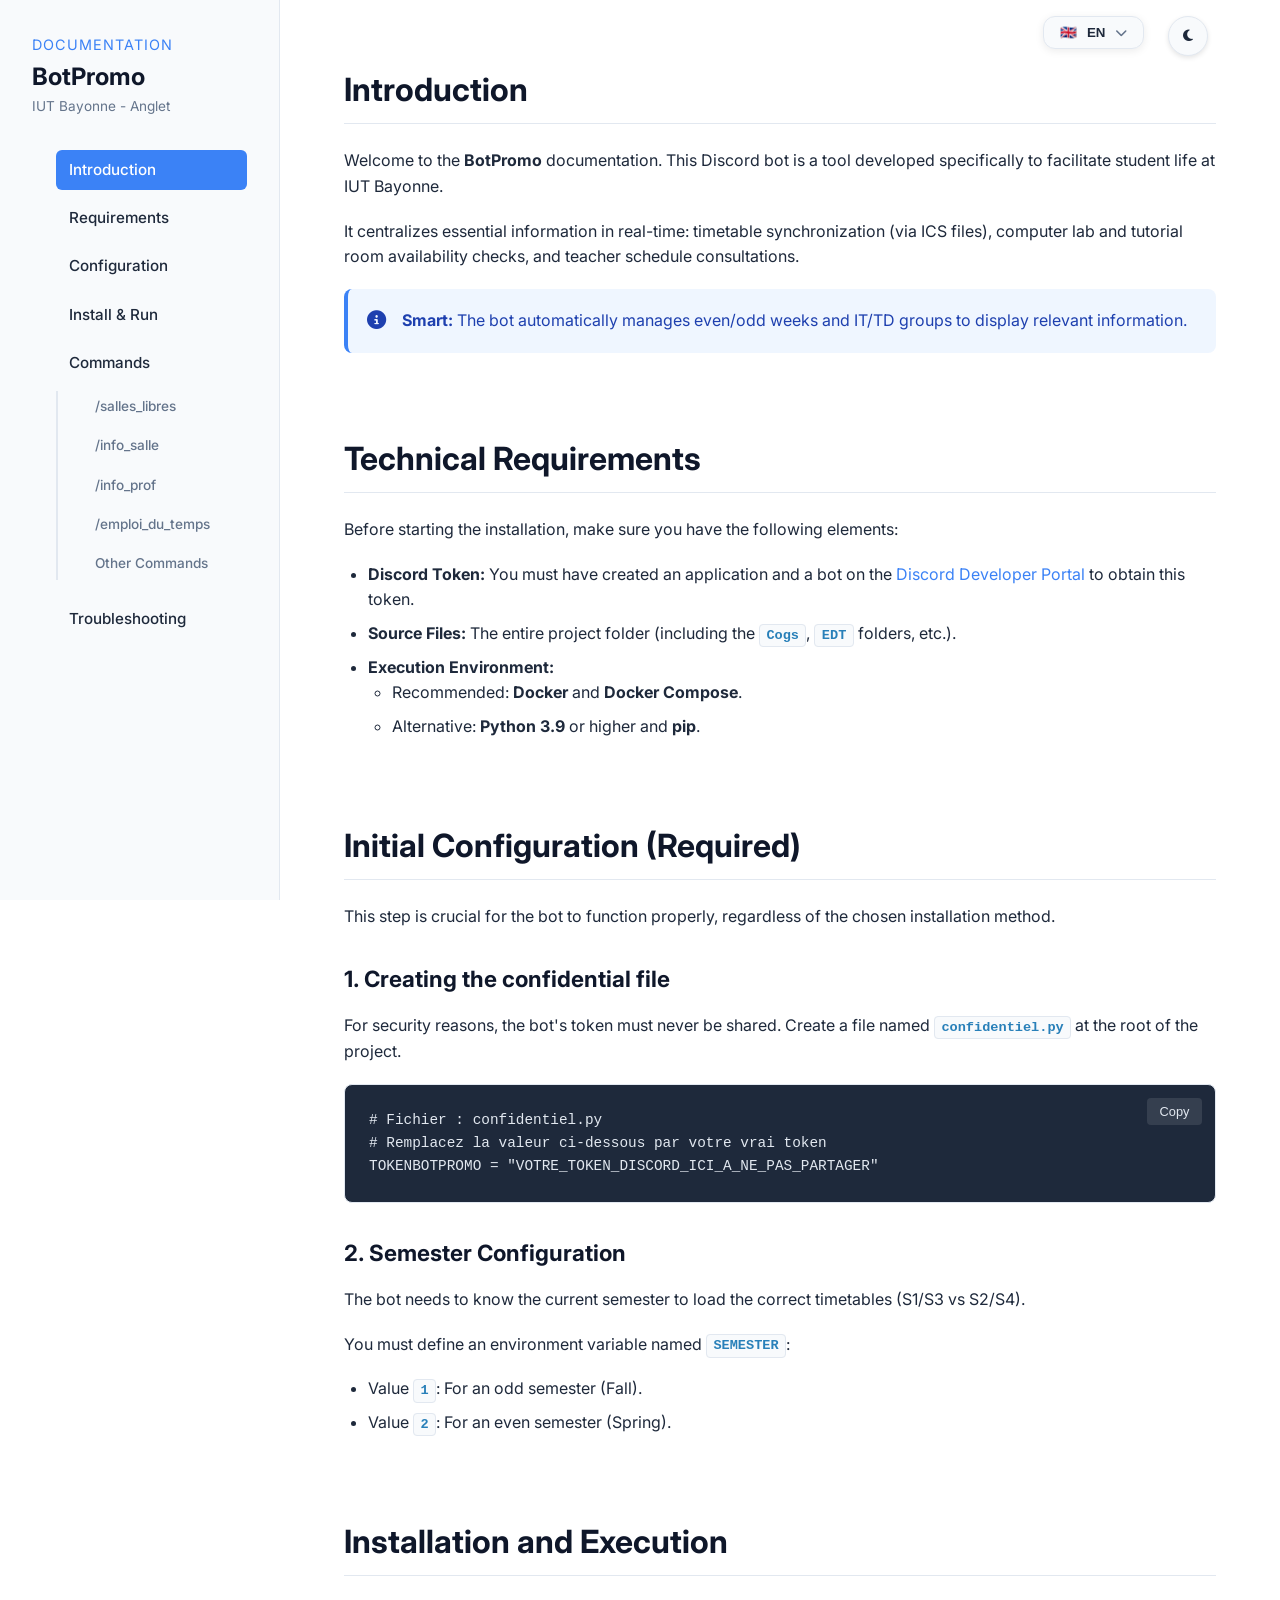
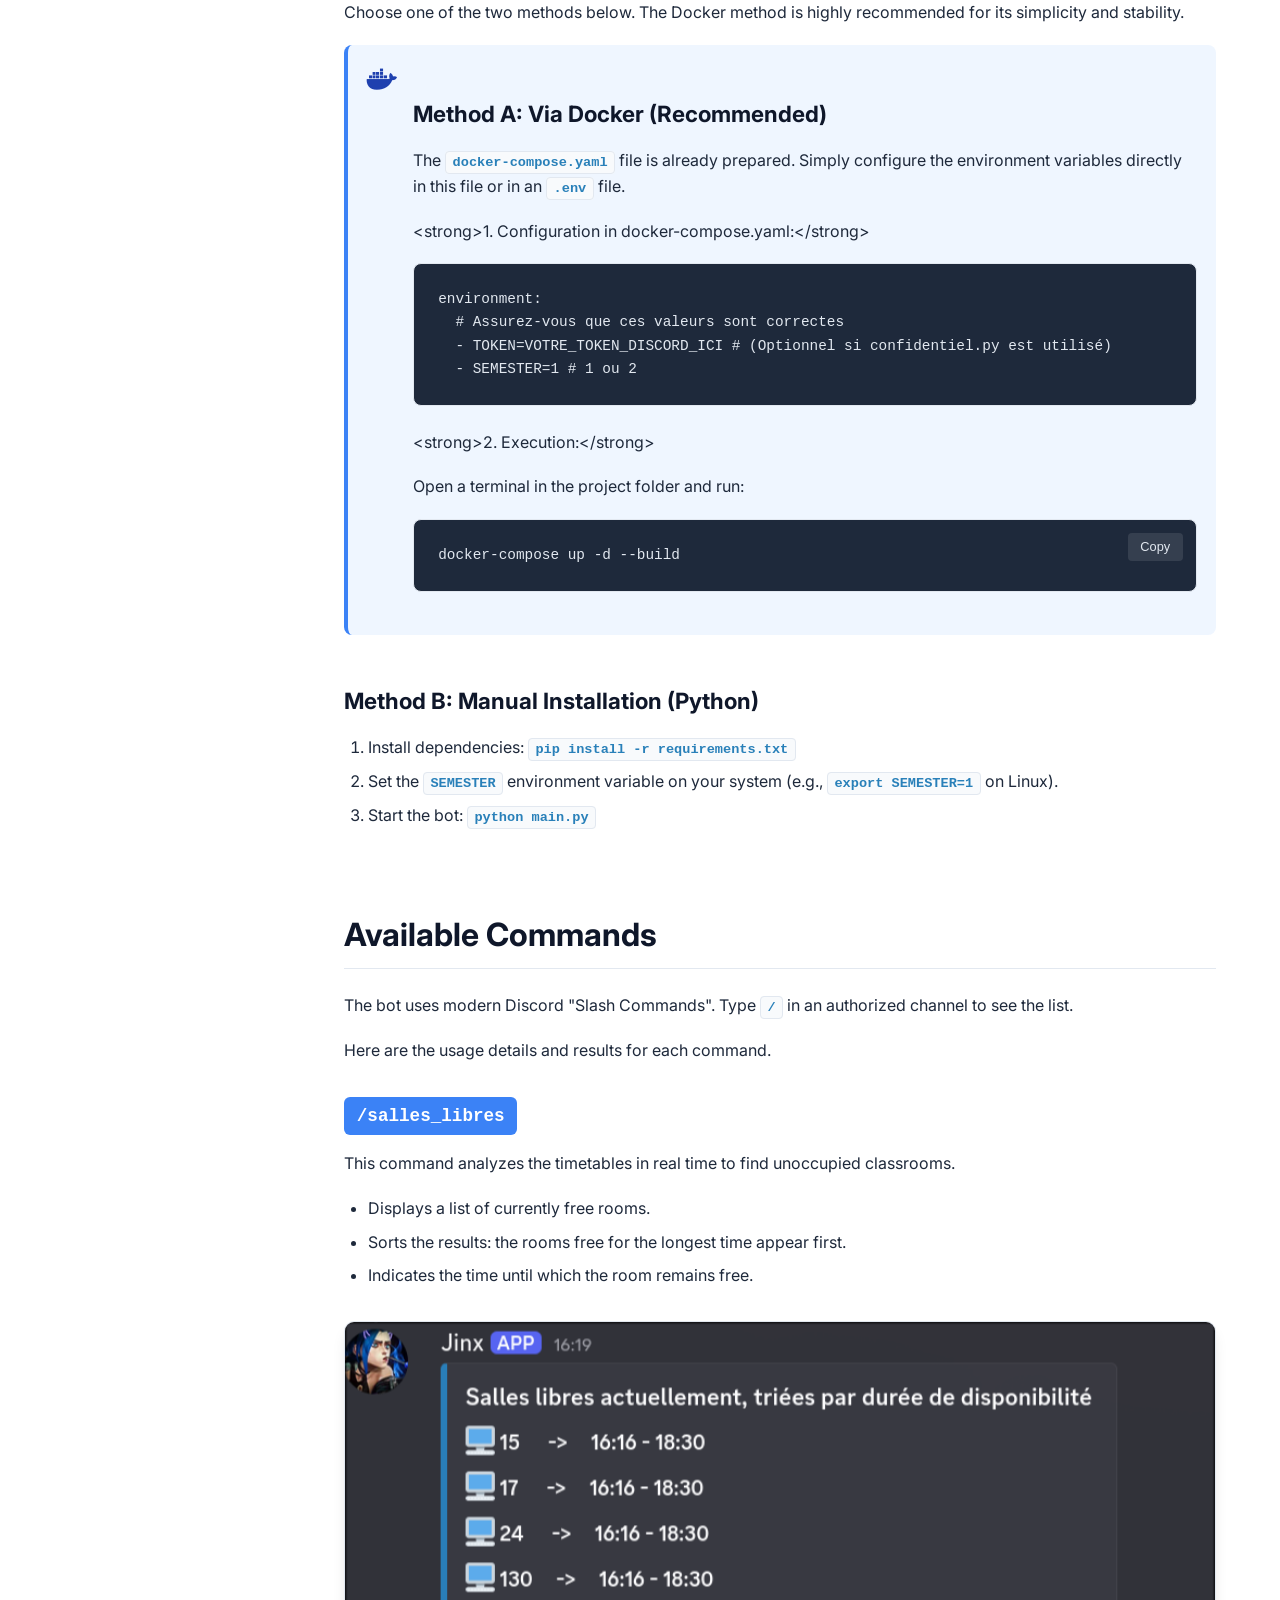
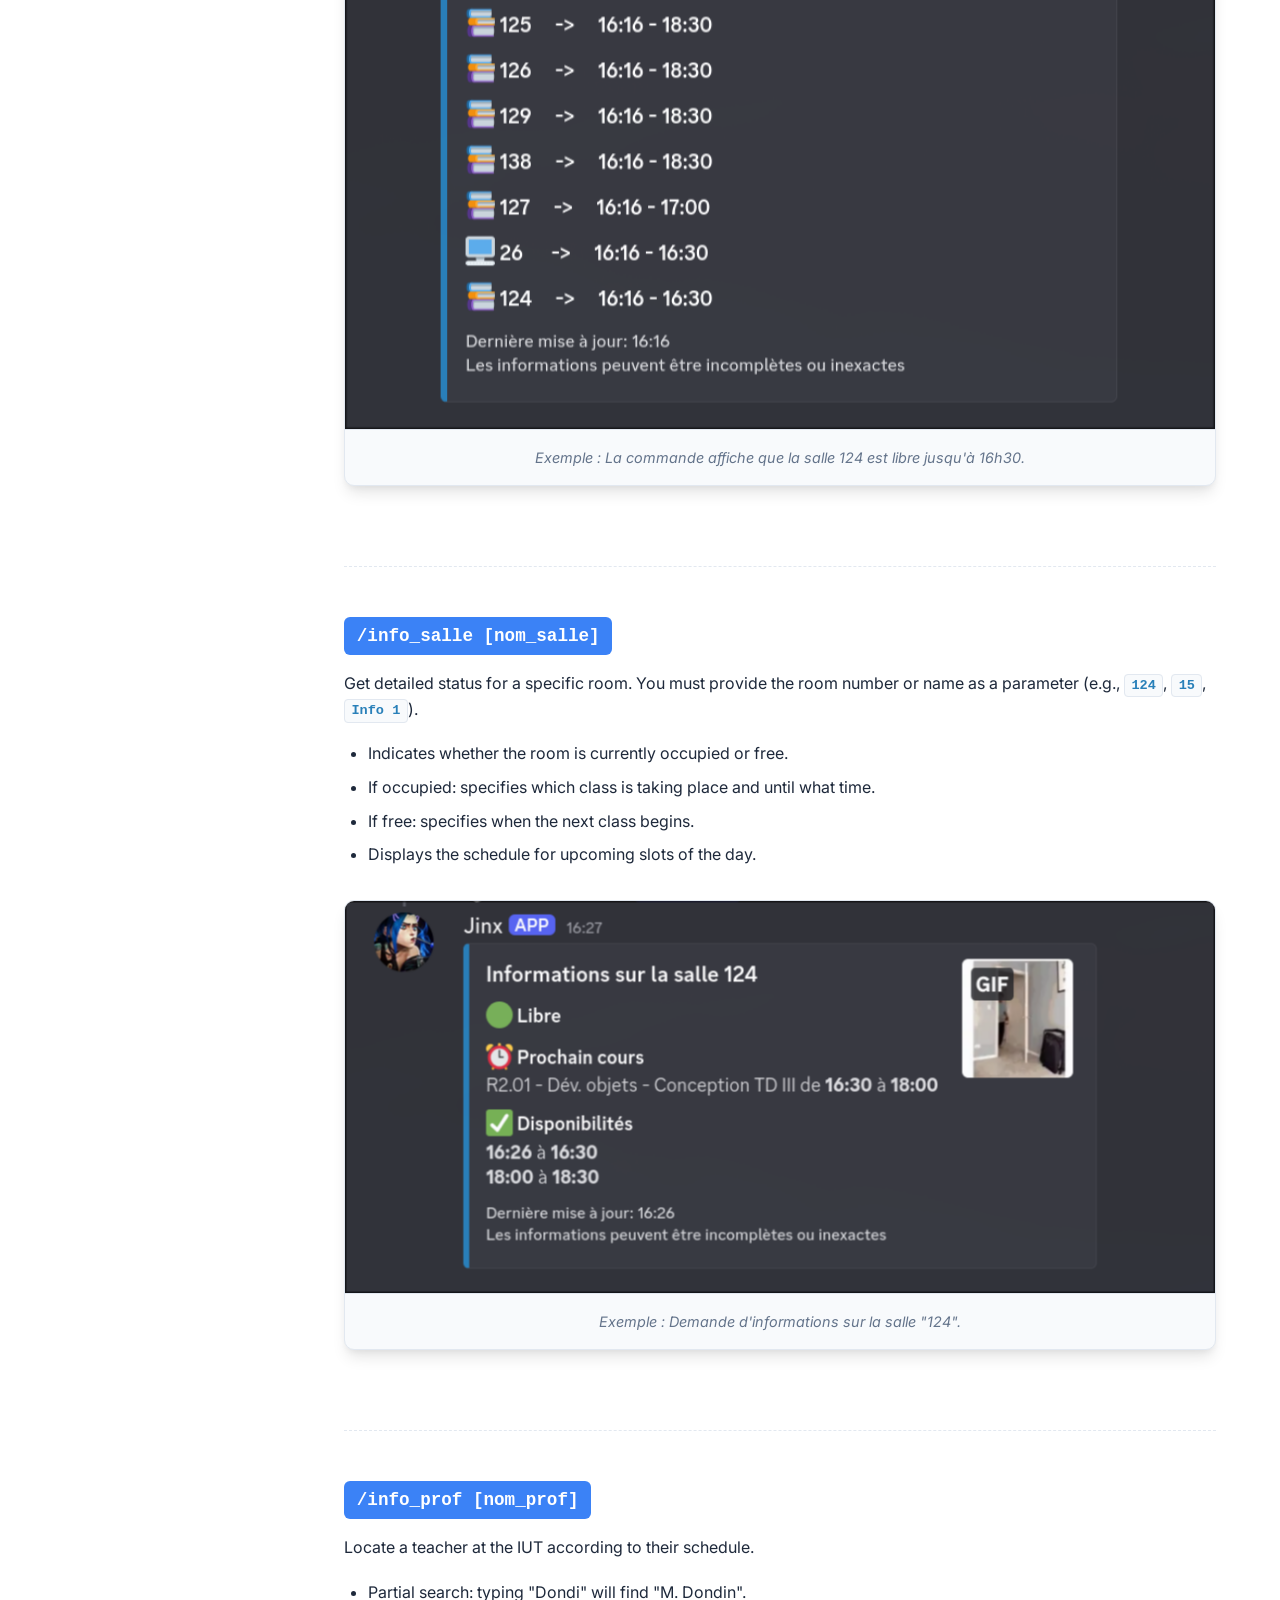
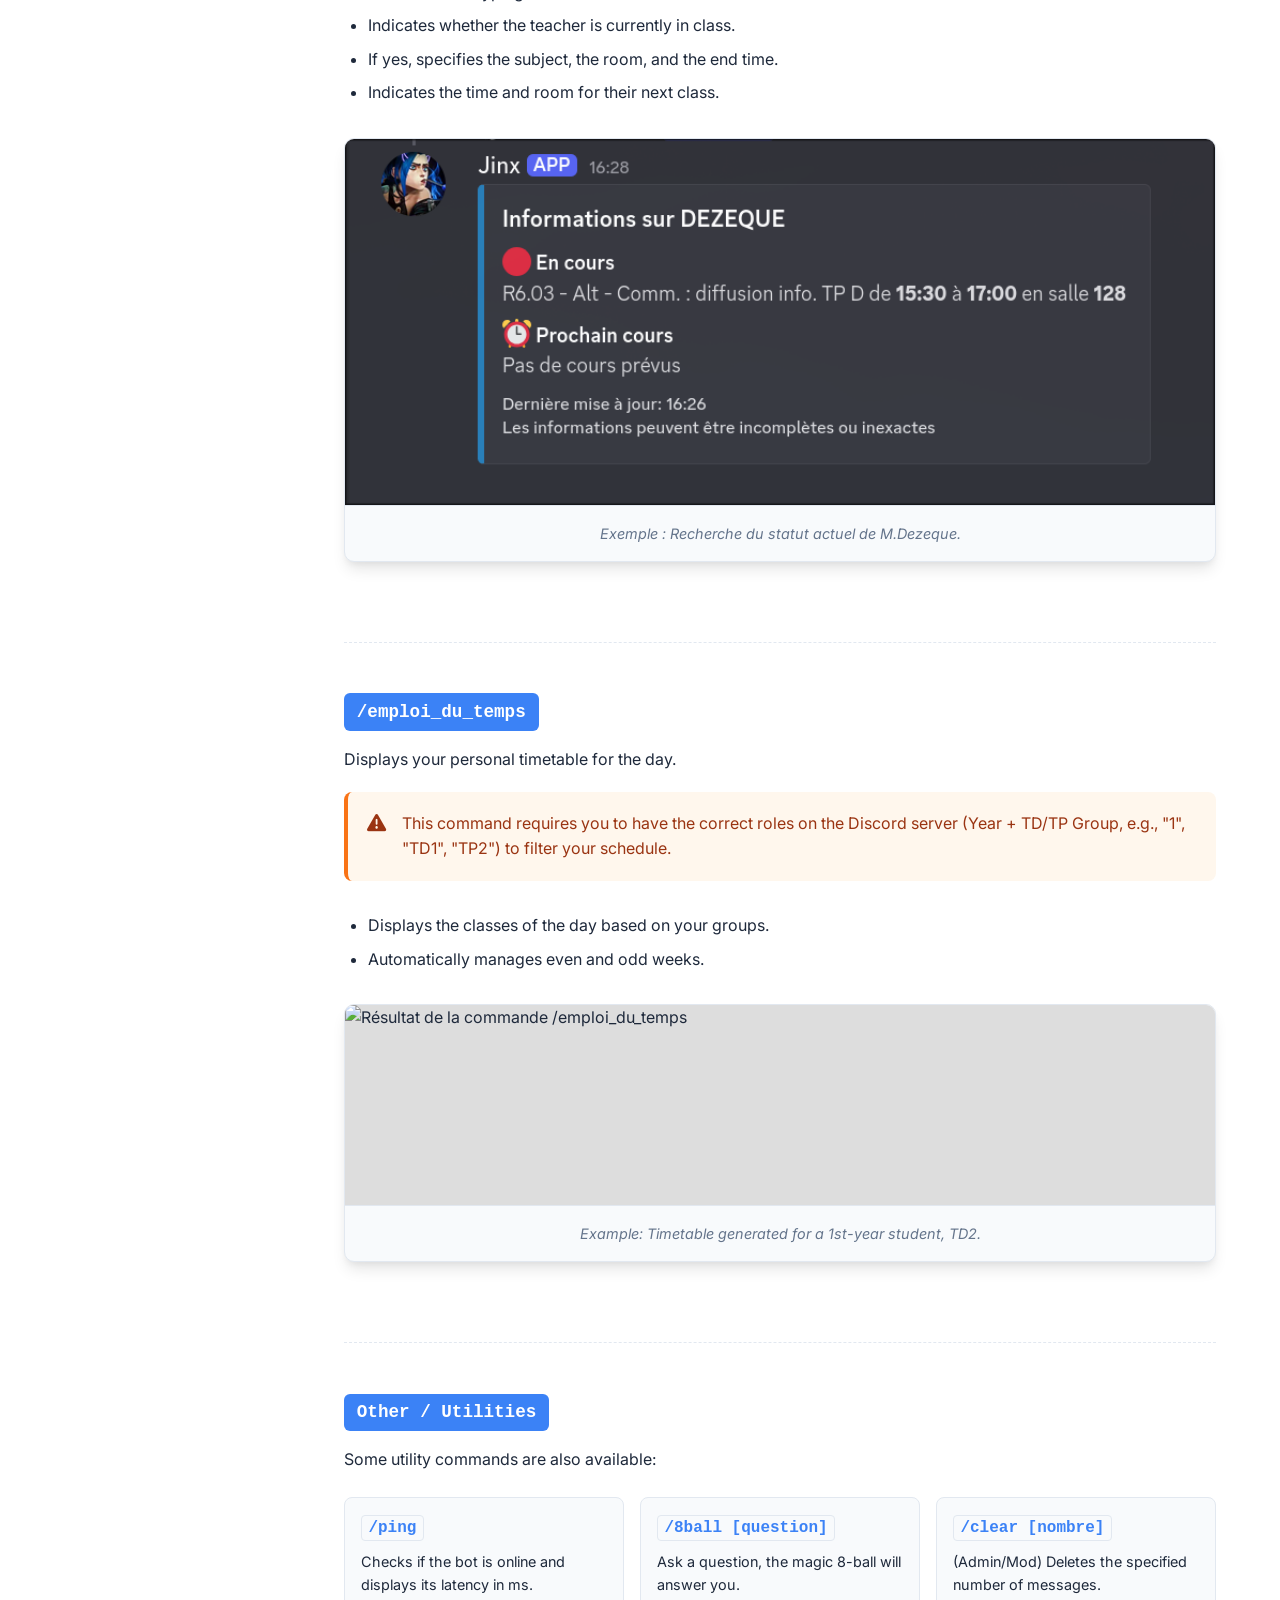
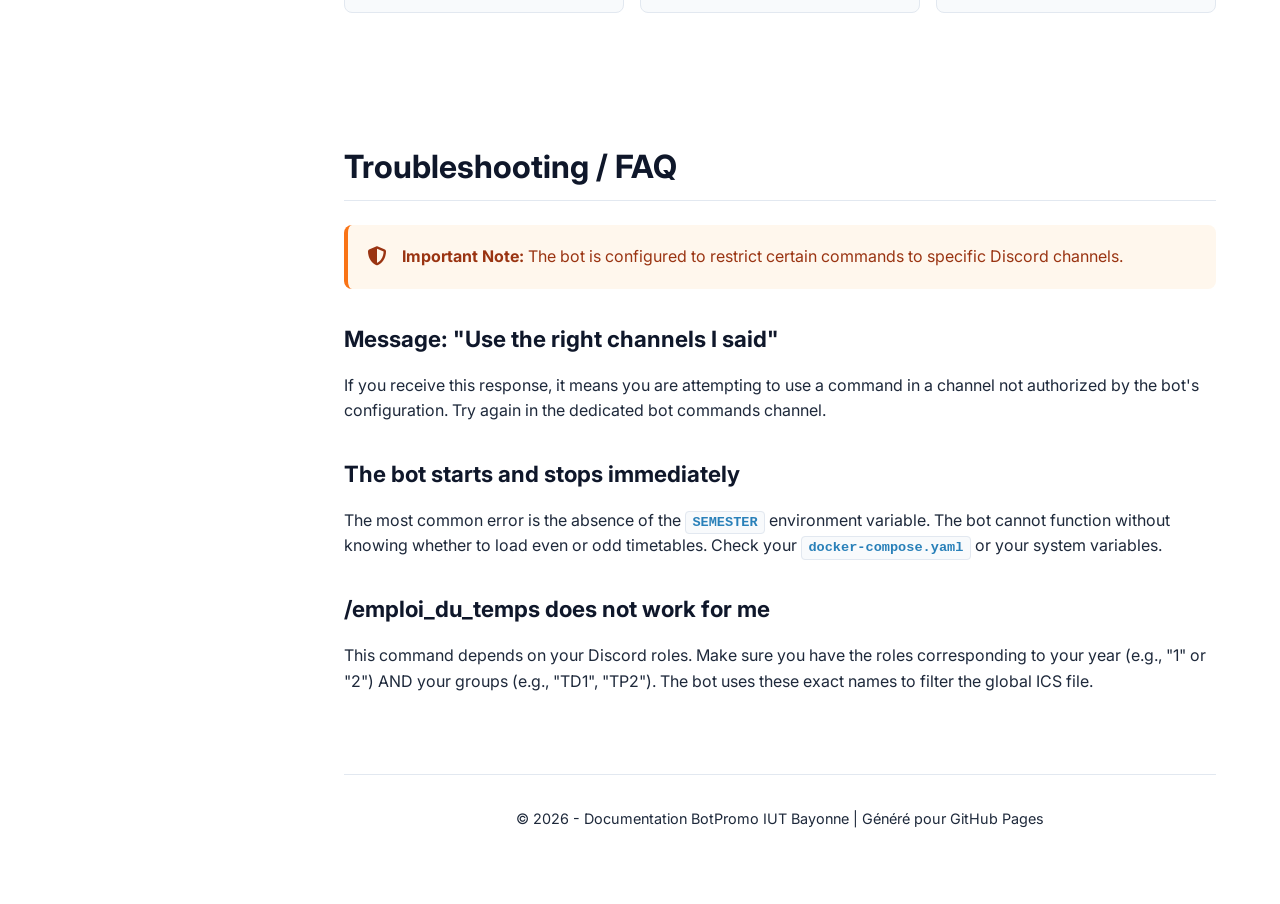
==== docs/index.html @ 8dd6f09b "UI: Remplacement de la liste des langues par un dropdown avec drapeaux" ====
<!DOCTYPE html>
<html lang="fr">
<head>
    <meta charset="UTF-8">
    <meta name="viewport" content="width=device-width, initial-scale=1.0">

    <title data-i18n="head.title">Documentation BotPromo IUT Bayonne</title>
    <meta id="metaDescription" name="description" content="Notice d'installation et d'utilisation pour le Bot Discord de l'IUT de Bayonne.">

    <link rel="stylesheet" href="https://cdnjs.cloudflare.com/ajax/libs/font-awesome/6.4.0/css/all.min.css">

    <link href="https://fonts.googleapis.com/css2?family=Inter:wght@300;400;600;700&display=swap" rel="stylesheet">

    <link rel="stylesheet" href="style.css">
</head>
<body>

    <button class="theme-toggle" id="themeToggle" title="Changer de thème" data-i18n-title="ui.themeToggleTitle">
        <i class="fas fa-moon"></i>
    </button>

    <!-- Switch langues Dropdown -->
    <div class="lang-dropdown" id="langDropdown">
        <button class="lang-drop-btn" id="langDropBtn" aria-label="Choisir la langue">
            <span id="currentLangIcon">🇫🇷</span>
            <span id="currentLangText">FR</span>
            <i class="fas fa-chevron-down"></i>
        </button>
        <div class="lang-options" id="langOptions">
            <button class="lang-option" data-lang="fr">
                <span class="flag">🇫🇷</span> Français
            </button>
            <button class="lang-option" data-lang="en">
                <span class="flag">🇬🇧</span> English
            </button>
            <button class="lang-option" data-lang="es">
                <span class="flag">🇪🇸</span> Español
            </button>
            <button class="lang-option" data-lang="eu">
                <span class="flag">🚩</span> Euskara
            </button>
        </div>
    </div>

    <button class="menu-toggle" id="menuToggle" aria-label="Menu">
        <i class="fas fa-bars"></i>
    </button>

    <nav class="sidebar" id="sidebar">
        <div class="sidebar-header">
            <span data-i18n="sidebar.doc">Documentation</span>
            <h1>BotPromo</h1>
            <p data-i18n="sidebar.campus" style="font-size: 0.85rem; color: var(--text-light);">IUT Bayonne - Anglet</p>
        </div>

        <ul class="nav-links">
            <li><a href="#intro" class="active" data-i18n="nav.intro">Introduction</a></li>
            <li><a href="#prerequis" data-i18n="nav.prerequis">Prérequis</a></li>
            <li><a href="#config" data-i18n="nav.config">Configuration</a></li>
            <li><a href="#installation" data-i18n="nav.installation">Installation</a></li>
            <li>
                <a href="#commandes" data-i18n="nav.commandes">Commandes</a>
                <ul class="nav-sub-links">
                    <li><a href="#cmd-salles-libres">/salles_libres</a></li>
                    <li><a href="#cmd-info-salle">/info_salle</a></li>
                    <li><a href="#cmd-info-prof">/info_prof</a></li>
                    <li><a href="#cmd-emploi-du-temps">/emploi_du_temps</a></li>
                    <li><a href="#cmd-autres" data-i18n="nav.autresCommandes">Autres commandes</a></li>
                </ul>
            </li>
            <li><a href="#troubleshoot" data-i18n="nav.troubleshoot">Dépannage</a></li>
        </ul>
    </nav>

    <main class="main-content">

        <section id="intro">
            <h2 data-i18n="intro.titre">Introduction</h2>

            <p data-i18n-html="true" data-i18n="intro.p1">
                Bienvenue sur la documentation du <strong>BotPromo</strong>. Ce bot Discord est un outil développé spécifiquement pour faciliter la vie étudiante à l'IUT de Bayonne.
            </p>

            <p data-i18n="intro.p2">
                Il centralise des informations essentielles en temps réel : synchronisation des emplois du temps (via fichiers ICS), vérification de la disponibilité des salles informatiques et de TD, et consultation des créneaux des professeurs.
            </p>

            <div class="alert alert-info">
                <i class="fas fa-info-circle"></i>
                <div data-i18n-html="true" data-i18n="intro.alertIntelligent">
                    <strong>Intelligent :</strong> Le bot gère automatiquement les semaines paires/impaires et les groupes de TD/TP pour afficher les informations pertinentes.
                </div>
            </div>
        </section>

        <section id="prerequis">
            <h2 data-i18n="prerequis.titre">Prérequis techniques</h2>
            <p data-i18n="prerequis.p1">Avant de vous lancer dans l'installation, assurez-vous de disposer des éléments suivants :</p>

            <ul>
                <li data-i18n-html="true" data-i18n="prerequis.liToken">
                    <strong>Token Discord :</strong> Vous devez avoir créé une application et un bot sur le <a href="https://discord.com/developers/applications" target="_blank">Discord Developer Portal</a> pour obtenir ce token.
                </li>

                <li data-i18n-html="true" data-i18n="prerequis.liSources">
                    <strong>Fichiers sources :</strong> L'intégralité du dossier du projet (incluant les dossiers <code>Cogs</code>, <code>EDT</code>, etc.).
                </li>

                <li>
                    <strong data-i18n="prerequis.liEnvStrong">Environnement d'exécution :</strong>
                    <ul>
                        <li data-i18n-html="true" data-i18n="prerequis.liDocker">Recommandé : <strong>Docker</strong> et <strong>Docker Compose</strong>.</li>
                        <li data-i18n-html="true" data-i18n="prerequis.liPython">Alternatif : <strong>Python 3.9</strong> ou supérieur et <strong>pip</strong>.</li>
                    </ul>
                </li>
            </ul>
        </section>

        <section id="config">
            <h2 data-i18n="config.titre">Configuration Initiale (Obligatoire)</h2>
            <p data-i18n="config.p1">Cette étape est cruciale pour le bon fonctionnement du bot, quelle que soit la méthode d'installation choisie.</p>

            <h3 data-i18n="config.h3Secret">1. Création du fichier confidentiel</h3>
            <p data-i18n-html="true" data-i18n="config.pSecret">
                Pour des raisons de sécurité, le token du bot ne doit jamais être partagé. Créez un fichier nommé <code>confidentiel.py</code> à la racine du projet.
            </p>

            <pre><code class="language-python"># Fichier : confidentiel.py
# Remplacez la valeur ci-dessous par votre vrai token
TOKENBOTPROMO = "VOTRE_TOKEN_DISCORD_ICI_A_NE_PAS_PARTAGER"</code><button class="copy-btn" data-i18n="ui.copy">Copier</button></pre>

            <h3 data-i18n="config.h3Semestre">2. Configuration du Semestre</h3>
            <p data-i18n="config.pSemestre1">Le bot a besoin de connaître le semestre actuel pour charger les bons emplois du temps (S1/S3 vs S2/S4).</p>
            <p data-i18n-html="true" data-i18n="config.pSemestre2">Vous devez définir une variable d'environnement nommée <code>SEMESTER</code> :</p>

            <ul>
                <li data-i18n-html="true" data-i18n="config.liSem1">Valeur <code>1</code> : Pour un semestre impair (Automne).</li>
                <li data-i18n-html="true" data-i18n="config.liSem2">Valeur <code>2</code> : Pour un semestre pair (Printemps).</li>
            </ul>
        </section>

        <section id="installation">
            <h2 data-i18n="install.titre">Installation et Lancement</h2>
            <p data-i18n="install.p1">Choisissez l'une des deux méthodes ci-dessous. La méthode Docker est fortement recommandée pour sa simplicité et sa stabilité.</p>

            <div class="alert alert-info">
                <i class="fab fa-docker" style="font-size: 1.5rem;"></i>
                <div>
                    <h3 data-i18n="install.methodeA">Méthode A : Via Docker (Recommandée)</h3>
                    <p data-i18n-html="true" data-i18n="install.pA1">
                        Le fichier <code>docker-compose.yaml</code> est déjà prêt. Il vous suffit de configurer les variables d'environnement directement dans ce fichier ou dans un fichier <code>.env</code>.
                    </p>

                    <p data-i18n="install.pA2"><strong>1. Configuration dans docker-compose.yaml :</strong></p>

                    <pre><code class="language-yaml">environment:
  # Assurez-vous que ces valeurs sont correctes
  - TOKEN=VOTRE_TOKEN_DISCORD_ICI # (Optionnel si confidentiel.py est utilisé)
  - SEMESTER=1 # 1 ou 2</code></pre>

                    <p data-i18n="install.pA3"><strong>2. Lancement :</strong></p>
                    <p data-i18n="install.pA4">Ouvrez un terminal dans le dossier du projet et exécutez :</p>

                    <pre><code class="language-bash">docker-compose up -d --build</code><button class="copy-btn" data-i18n="ui.copy">Copier</button></pre>
                </div>
            </div>

            <div style="margin-top: 3rem;">
                <h3 data-i18n="install.methodeB">Méthode B : Installation Manuelle (Python)</h3>
                <ol>
                    <li data-i18n-html="true" data-i18n="install.liB1">Installez les dépendances : <code>pip install -r requirements.txt</code></li>
                    <li data-i18n-html="true" data-i18n="install.liB2">Définissez la variable d'environnement <code>SEMESTER</code> sur votre système (ex: <code>export SEMESTER=1</code> sous Linux).</li>
                    <li data-i18n-html="true" data-i18n="install.liB3">Lancez le bot : <code>python main.py</code></li>
                </ol>
            </div>
        </section>

        <section id="commandes">
            <h2 data-i18n="cmds.titre">Commandes Disponibles</h2>
            <p data-i18n-html="true" data-i18n="cmds.p1">Le bot utilise les "Slash Commands" de Discord modernes. Tapez <code>/</code> dans un salon autorisé pour voir la liste.</p>
            <p data-i18n="cmds.p2">Voici le détail de l'utilisation et le résultat de chaque commande.</p>

            <div class="command-detail" id="cmd-salles-libres">
                <h3><span class="cmd-name">/salles_libres</span></h3>
                <p data-i18n="cmds.salles.p1">Cette commande analyse les emplois du temps en temps réel pour trouver les salles de cours non occupées.</p>
                <ul>
                    <li data-i18n="cmds.salles.li1">Affiche une liste des salles actuellement libres.</li>
                    <li data-i18n="cmds.salles.li2">Trie les résultats : les salles libres pour la plus longue durée apparaissent en premier.</li>
                    <li data-i18n="cmds.salles.li3">Indique l'heure jusqu'à laquelle la salle reste libre.</li>
                </ul>

                <figure class="screenshot-figure">
                    <img src="images/salle_libre.png" alt="Résultat de la commande /salles_libres">
                    <figcaption>Exemple : La commande affiche que la salle 124 est libre jusqu'à 16h30.</figcaption>
                </figure>
            </div>

            <div class="command-detail" id="cmd-info-salle">
                <h3><span class="cmd-name">/info_salle [nom_salle]</span></h3>
                <p data-i18n-html="true" data-i18n="cmds.infosalle.p1">
                    Obtenez le statut détaillé d'une salle spécifique. Vous devez fournir le numéro ou le nom de la salle en paramètre (ex: <code>124</code>, <code>15</code>, <code>Info 1</code>).
                </p>
                <ul>
                    <li data-i18n="cmds.infosalle.li1">Indique si la salle est actuellement occupée ou libre.</li>
                    <li data-i18n="cmds.infosalle.li2">Si occupée : précise quel cours a lieu et jusqu'à quelle heure.</li>
                    <li data-i18n="cmds.infosalle.li3">Si libre : précise quand commence le prochain cours.</li>
                    <li data-i18n="cmds.infosalle.li4">Affiche le planning des prochains créneaux de la journée.</li>
                </ul>

                <figure class="screenshot-figure">
                    <img src="images/info_salle.png" alt="Résultat de la commande /info_salle 124">
                    <figcaption>Exemple : Demande d'informations sur la salle "124".</figcaption>
                </figure>
            </div>

            <div class="command-detail" id="cmd-info-prof">
                <h3><span class="cmd-name">/info_prof [nom_prof]</span></h3>
                <p data-i18n="cmds.infoprof.p1">Permet de localiser un professeur dans l'IUT selon son emploi du temps.</p>
                <ul>
                    <li data-i18n-html="true" data-i18n="cmds.infoprof.li1">Recherche partielle : taper "Dondi" trouvera "M. Dondin".</li>
                    <li data-i18n="cmds.infoprof.li2">Indique si le professeur est actuellement en cours.</li>
                    <li data-i18n="cmds.infoprof.li3">Si oui, précise la matière, la salle et l'heure de fin.</li>
                    <li data-i18n="cmds.infoprof.li4">Indique l'heure et la salle de son prochain cours.</li>
                </ul>

                <figure class="screenshot-figure">
                    <img src="images/info_prof.png" alt="Résultat de la commande /info_prof">
                    <figcaption>Exemple : Recherche du statut actuel de M.Dezeque.</figcaption>
                </figure>
            </div>

            <div class="command-detail" id="cmd-emploi-du-temps">
                <h3><span class="cmd-name">/emploi_du_temps</span></h3>
                <p data-i18n="cmds.edt.p1">Affiche votre emploi du temps personnel pour la journée.</p>

                <div class="alert alert-warning">
                    <i class="fas fa-exclamation-triangle"></i>
                    <div data-i18n="cmds.edt.warn">
                        Cette commande nécessite que vous ayez les bons rôles sur le serveur Discord (Année + Groupe de TD/TP, ex: "1", "TD1", "TP2") pour filtrer votre emploi du temps.
                    </div>
                </div>

                <ul>
                    <li data-i18n="cmds.edt.li1">Affiche les cours de la journée en fonction de vos groupes.</li>
                    <li data-i18n="cmds.edt.li2">Gère automatiquement les semaines paires et impaires.</li>
                </ul>

                <figure class="screenshot-figure">
                    <img src="https://via.placeholder.com/800x400?text=Capture+d'%C3%A9cran+de+/emploi_du_temps" alt="Résultat de la commande /emploi_du_temps">
                    <figcaption data-i18n="cmds.edt.caption">Exemple : Emploi du temps généré pour un étudiant de 1ère année, TD2.</figcaption>
                </figure>
            </div>

            <div class="command-detail" id="cmd-autres">
                <h3><span class="cmd-name" data-i18n="cmds.autres.titre">Autres / Utilitaires</span></h3>
                <p data-i18n="cmds.autres.p1">Quelques commandes utilitaires sont également disponibles :</p>

                <div style="display: grid; grid-template-columns: repeat(auto-fill, minmax(250px, 1fr)); gap: 1rem; margin-top: 1.5rem;">
                    <div class="util-card">
                        <code>/ping</code>
                        <p data-i18n="cmds.autres.ping">Vérifie si le bot est en ligne et affiche sa latence en ms.</p>
                    </div>
                    <div class="util-card">
                        <code>/8ball [question]</code>
                        <p data-i18n="cmds.autres.ball">Posez une question, la boule magique vous répondra.</p>
                    </div>
                    <div class="util-card">
                        <code>/clear [nombre]</code>
                        <p data-i18n="cmds.autres.clear">(Admin/Modo) Supprime le nombre spécifié de messages.</p>
                    </div>
                </div>
            </div>
        </section>

        <section id="troubleshoot">
            <h2 data-i18n="faq.titre">Dépannage / FAQ</h2>

            <div class="alert alert-warning">
                <i class="fas fa-shield-alt"></i>
                <div data-i18n-html="true" data-i18n="faq.note">
                    <strong>Note importante :</strong> Le bot est configuré pour restreindre certaines commandes à des salons Discord spécifiques.
                </div>
            </div>

            <h3 data-i18n="faq.msg1Titre">Message : "Utilisez les bons salons j'ai dit"</h3>
            <p data-i18n="faq.msg1Texte">
                Si vous recevez cette réponse, c'est que vous tentez d'utiliser une commande dans un salon non autorisé par la configuration du bot. Réessayez dans le salon dédié aux commandes de bot.
            </p>

            <h3 data-i18n="faq.msg2Titre">Le bot démarre puis s'arrête immédiatement</h3>
            <p data-i18n-html="true" data-i18n="faq.msg2Texte">
                L'erreur la plus fréquente est l'absence de la variable d'environnement <code>SEMESTER</code>. Le bot ne peut pas fonctionner sans savoir s'il doit charger les EDT pairs ou impairs. Vérifiez votre <code>docker-compose.yaml</code> ou vos variables système.
            </p>

            <h3 data-i18n="faq.msg3Titre">/emploi_du_temps ne fonctionne pas pour moi</h3>
            <p data-i18n="faq.msg3Texte">
                Cette commande dépend de vos rôles Discord. Assurez-vous d'avoir les rôles correspondant à votre année (ex: "1" ou "2") ET à vos groupes (ex: "TD1", "TP2"). Le bot utilise ces noms exacts pour filtrer le fichier ICS global.
            </p>
        </section>

        <footer>
            <p>&copy; 2026 - Documentation BotPromo IUT Bayonne | Généré pour GitHub Pages</p>
        </footer>

    </main>
    <script src="i18n/fr.js"></script>
    <script src="i18n/en.js"></script>
    <script src="i18n/es.js"></script>
    <script src="i18n/eu.js"></script>
    <script src="script.js"></script>
</body>
</html>
---- docs/style.css ----
:root {
    --primary-color: #3b82f6;
    --primary-dark: #2563eb;
    --sidebar-bg: #f8fafc;
    --content-bg: #ffffff;
    --text-color: #1e293b;
    --text-light: #64748b;
    --heading-color: #0f172a;
    --code-bg: #1e293b;
    --code-text: #e2e8f0;
    --border-color: #e2e8f0;
    --accent-color: #2980b9;
}

[data-theme="dark"] {
    --primary-color: #60a5fa;
    --primary-dark: #3b82f6;
    --sidebar-bg: #0f172a;
    --content-bg: #1e293b;
    --text-color: #e2e8f0;
    --text-light: #94a3b8;
    --heading-color: #f8fafc;
    --code-bg: #020617;
    --code-text: #f8fafc;
    --border-color: #334155;
}

* {
    box-sizing: border-box;
    margin: 0;
    padding: 0;
}

html {
    scroll-behavior: smooth;
}

body {
    font-family: 'Inter', sans-serif;
    color: var(--text-color);
    background-color: var(--content-bg);
    line-height: 1.6;
    display: flex;
    min-height: 100vh;
    transition: background-color 0.3s, color 0.3s;
}

/* --- Sidebar Navigation --- */
.sidebar {
    width: 280px;
    background-color: var(--sidebar-bg);
    border-right: 1px solid var(--border-color);
    padding: 2rem;
    position: fixed;
    height: 100vh;
    overflow-y: auto;
    top: 0;
    left: 0;
    transition: transform 0.3s ease;
    z-index: 1000;
}

.sidebar-header {
    margin-bottom: 2rem;
}

.sidebar-header h1 {
    font-size: 1.5rem;
    color: var(--heading-color);
    font-weight: 700;
}

.sidebar-header span {
    color: var(--primary-color);
    font-size: 0.9rem;
    text-transform: uppercase;
    letter-spacing: 1px;
}

.nav-links, .nav-sub-links {
    list-style: none;
}

.nav-links li {
    margin-bottom: 0.5rem;
}

.nav-links a {
    text-decoration: none;
    color: var(--text-color);
    display: block;
    padding: 0.5rem 0.8rem;
    border-radius: 6px;
    transition: all 0.2s;
    font-size: 0.95rem;
    font-weight: 500;
}

.nav-links a:hover, .nav-links a.active {
    background-color: var(--primary-color);
    color: white;
}

/* Sub-links in sidebar */
.nav-sub-links {
    padding-left: 1.5rem;
    margin-top: 0.5rem;
    border-left: 2px solid var(--border-color);
}

.nav-sub-links a {
    font-size: 0.85rem;
    padding: 0.3rem 0.8rem;
    color: var(--text-light);
}

.nav-sub-links a:hover, .nav-sub-links a.active {
    background-color: rgba(59, 130, 246, 0.1);
    color: var(--primary-color);
}

/* --- Main Content --- */
.main-content {
    flex: 1;
    margin-left: 280px;
    padding: 4rem;
    max-width: 1000px;
}

section {
    margin-bottom: 5rem;
    scroll-margin-top: 2rem;
}

h2 {
    font-size: 2rem;
    color: var(--heading-color);
    margin-bottom: 1.5rem;
    padding-bottom: 0.5rem;
    border-bottom: 1px solid var(--border-color);
}

h3 {
    font-size: 1.4rem;
    color: var(--heading-color);
    margin-top: 2rem;
    margin-bottom: 1rem;
}

p, ul, ol {
    margin-bottom: 1.2rem;
    color: var(--text-color);
}

ul, ol {
    padding-left: 1.5rem;
}

li {
    margin-bottom: 0.5rem;
}

a {
    color: var(--primary-color);
    text-decoration: none;
}
a:hover {
    text-decoration: underline;
}

/* --- Code Blocks --- */
pre {
    background-color: var(--code-bg);
    color: var(--code-text);
    padding: 1.5rem;
    border-radius: 8px;
    overflow-x: auto;
    margin-bottom: 1.5rem;
    position: relative;
    border: 1px solid var(--border-color);
}

code {
    font-family: 'Consolas', 'Monaco', monospace;
    font-size: 0.9rem;
}

/* Inline code styling */
p code, li code, .util-card code {
    background-color: var(--sidebar-bg);
    padding: 0.2rem 0.4rem;
    border-radius: 4px;
    border: 1px solid var(--border-color);
    color: var(--accent-color);
    font-weight: 600;
    font-size: 0.85rem;
}

.copy-btn {
    position: absolute;
    top: 0.8rem;
    right: 0.8rem;
    background: rgba(255,255,255,0.1);
    border: none;
    color: var(--code-text);
    padding: 0.4rem 0.8rem;
    border-radius: 4px;
    cursor: pointer;
    font-size: 0.8rem;
    transition: background 0.2s;
}

.copy-btn:hover {
    background: rgba(255,255,255,0.2);
}

/* --- Alerts/Notes --- */
.alert {
    padding: 1.2rem;
    border-radius: 8px;
    margin-bottom: 2rem;
    border-left: 4px solid;
    display: flex;
    align-items: flex-start;
    gap: 1rem;
}

.alert i {
    font-size: 1.2rem;
    margin-top: 0.2rem;
}

.alert-warning {
    background-color: #fff7ed;
    border-color: #f97316;
    color: #9a3412;
}

.alert-info {
    background-color: #eff6ff;
    border-color: #3b82f6;
    color: #1e40af;
}

[data-theme="dark"] .alert-warning {
    background-color: rgba(154, 52, 18, 0.1);
    color: #fdba74;
}

[data-theme="dark"] .alert-info {
    background-color: rgba(30, 64, 175, 0.1);
    color: #93c5fd;
}

/* --- Styles pour les Commandes --- */
.command-detail {
    padding-bottom: 3rem;
    margin-bottom: 3rem;
    border-bottom: 1px dashed var(--border-color);
}

.command-detail:last-child {
    border-bottom: none;
}

h3 .cmd-name {
    background-color: var(--primary-color);
    color: white;
    padding: 0.3rem 0.8rem;
    border-radius: 6px;
    font-family: 'Consolas', monospace;
    font-size: 1.1rem;
    display: inline-block;
}

.screenshot-figure {
    margin: 2rem 0;
    border: 1px solid var(--border-color);
    border-radius: 10px;
    overflow: hidden;
    box-shadow: 0 10px 15px -3px rgba(0, 0, 0, 0.1),
                0 4px 6px -2px rgba(0, 0, 0, 0.05);
    background: var(--sidebar-bg);
}

.screenshot-figure img {
    width: 100%;
    height: auto;
    display: block;
    min-height: 200px;
    background-color: #ddd;
    object-fit: cover;
}

[data-theme="dark"] .screenshot-figure img {
    background-color: #334155;
}

.screenshot-figure figcaption {
    padding: 1rem;
    font-size: 0.9rem;
    color: var(--text-light);
    text-align: center;
    border-top: 1px solid var(--border-color);
    font-style: italic;
}

.util-card {
    background: var(--sidebar-bg);
    padding: 1rem;
    border-radius: 8px;
    border: 1px solid var(--border-color);
}
.util-card code {
    color: var(--primary-color);
    font-size: 1rem;
}
.util-card p {
    font-size: 0.9rem;
    margin-top: 0.5rem;
    margin-bottom: 0;
}

/* --- Toggles (Mobile & Theme) --- */
.menu-toggle {
    display: none;
    position: fixed;
    top: 1rem;
    right: 1rem;
    z-index: 1002;
    background: var(--primary-color);
    color: white;
    border: none;
    padding: 0.6rem;
    border-radius: 6px;
    cursor: pointer;
    box-shadow: 0 2px 5px rgba(0,0,0,0.2);
}

.theme-toggle {
    position: fixed;
    top: 1rem;
    right: 4.5rem;
    z-index: 1002;
    background: var(--sidebar-bg);
    border: 1px solid var(--border-color);
    color: var(--text-color);
    padding: 0.5rem;
    border-radius: 50%;
    cursor: pointer;
    width: 40px;
    height: 40px;
    display: flex;
    align-items: center;
    justify-content: center;
    box-shadow: 0 2px 5px rgba(0,0,0,0.1);
    transition: all 0.2s;
}
.theme-toggle:hover {
    background: var(--border-color);
}

/* --- Lang switch Dropdown --- */
.lang-dropdown {
    position: fixed;
    top: 1rem;
    right: 8.5rem;
    z-index: 1003;
}

.lang-drop-btn {
    background: var(--sidebar-bg);
    border: 1px solid var(--border-color);
    border-radius: 12px;
    padding: 0.5rem 1rem;
    color: var(--text-color);
    font-weight: 600;
    cursor: pointer;
    display: flex;
    align-items: center;
    gap: 0.6rem;
    box-shadow: 0 2px 8px rgba(0,0,0,0.08);
    transition: all 0.2s ease;
    min-width: 85px;
}

.lang-drop-btn:hover {
    border-color: var(--primary-color);
    background: var(--content-bg);
}

.lang-drop-btn i {
    font-size: 0.75rem;
    transition: transform 0.3s;
    color: var(--text-light);
}

.lang-dropdown.active .lang-drop-btn i {
    transform: rotate(180deg);
}

.lang-options {
    position: absolute;
    top: calc(100% + 8px);
    right: 0;
    background: var(--sidebar-bg);
    border: 1px solid var(--border-color);
    border-radius: 12px;
    padding: 0.5rem;
    min-width: 150px;
    box-shadow: 0 10px 25px -5px rgba(0, 0, 0, 0.1), 0 8px 10px -6px rgba(0, 0, 0, 0.05);
    display: none;
    flex-direction: column;
    gap: 2px;
    animation: slideIn 0.2s ease-out;
}

@keyframes slideIn {
    from { opacity: 0; transform: translateY(-10px); }
    to { opacity: 1; transform: translateY(0); }
}

.lang-dropdown.active .lang-options {
    display: flex;
}

.lang-option {
    border: none;
    background: transparent;
    padding: 0.6rem 1rem;
    text-align: left;
    color: var(--text-color);
    border-radius: 8px;
    cursor: pointer;
    display: flex;
    align-items: center;
    gap: 0.8rem;
    font-size: 0.9rem;
    font-weight: 500;
    transition: background 0.15s;
}

.lang-option:hover {
    background: rgba(59, 130, 246, 0.1);
    color: var(--primary-color);
}

.lang-option.active {
    background: var(--primary-color);
    color: white;
}

.lang-option .flag {
    font-size: 1.1rem;
}

footer {
    margin-top: 5rem;
    padding-top: 2rem;
    border-top: 1px solid var(--border-color);
    text-align: center;
    color: var(--text-light);
    font-size: 0.9rem;
}

/* --- Responsive Design --- */
@media (max-width: 900px) {
    .sidebar {
        transform: translateX(-100%);
        box-shadow: 5px 0 15px rgba(0,0,0,0.1);
    }
    .sidebar.active {
        transform: translateX(0);
    }
    .main-content {
        margin-left: 0;
        padding: 2rem;
        padding-top: 6rem;
    }
    .menu-toggle {
        display: block;
    }
    .theme-toggle {
        right: 4rem;
        top: 1rem;
    }
    .lang-toggle{
        right: 7.8rem;
    }
}
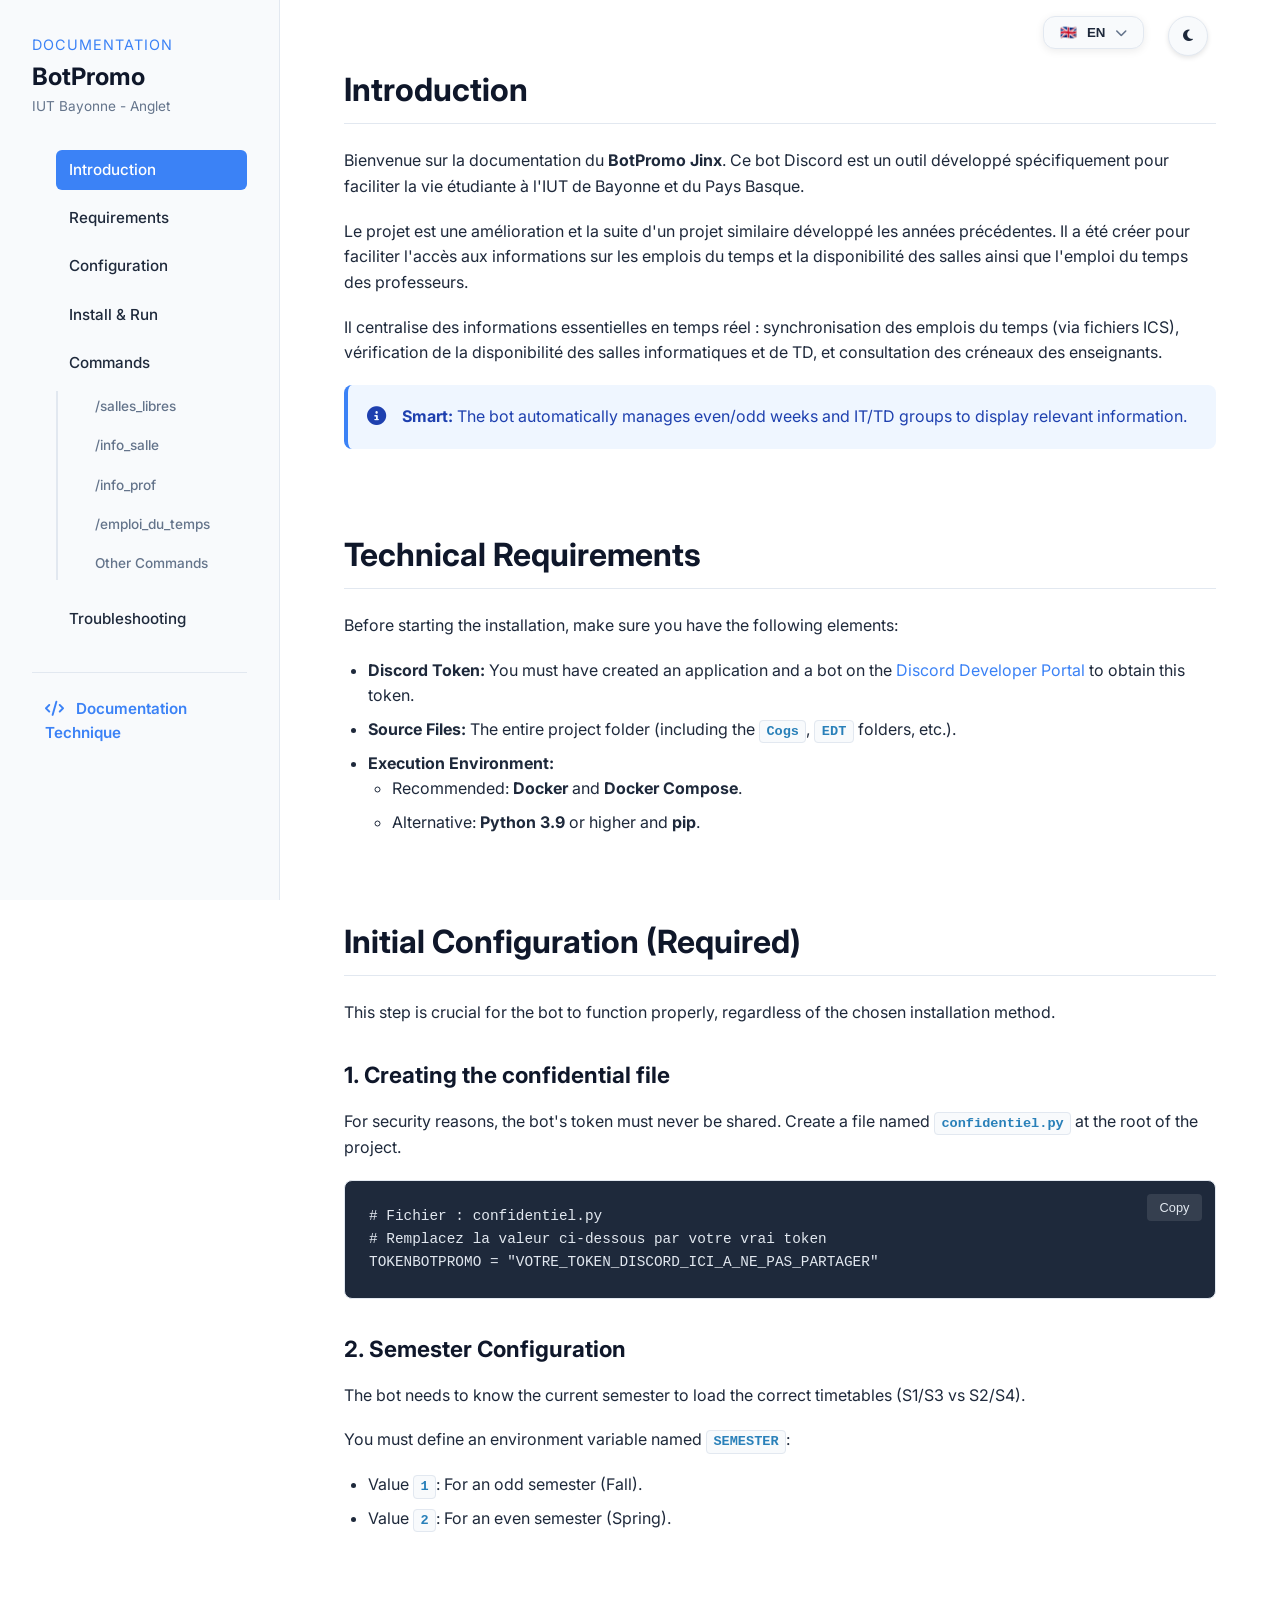
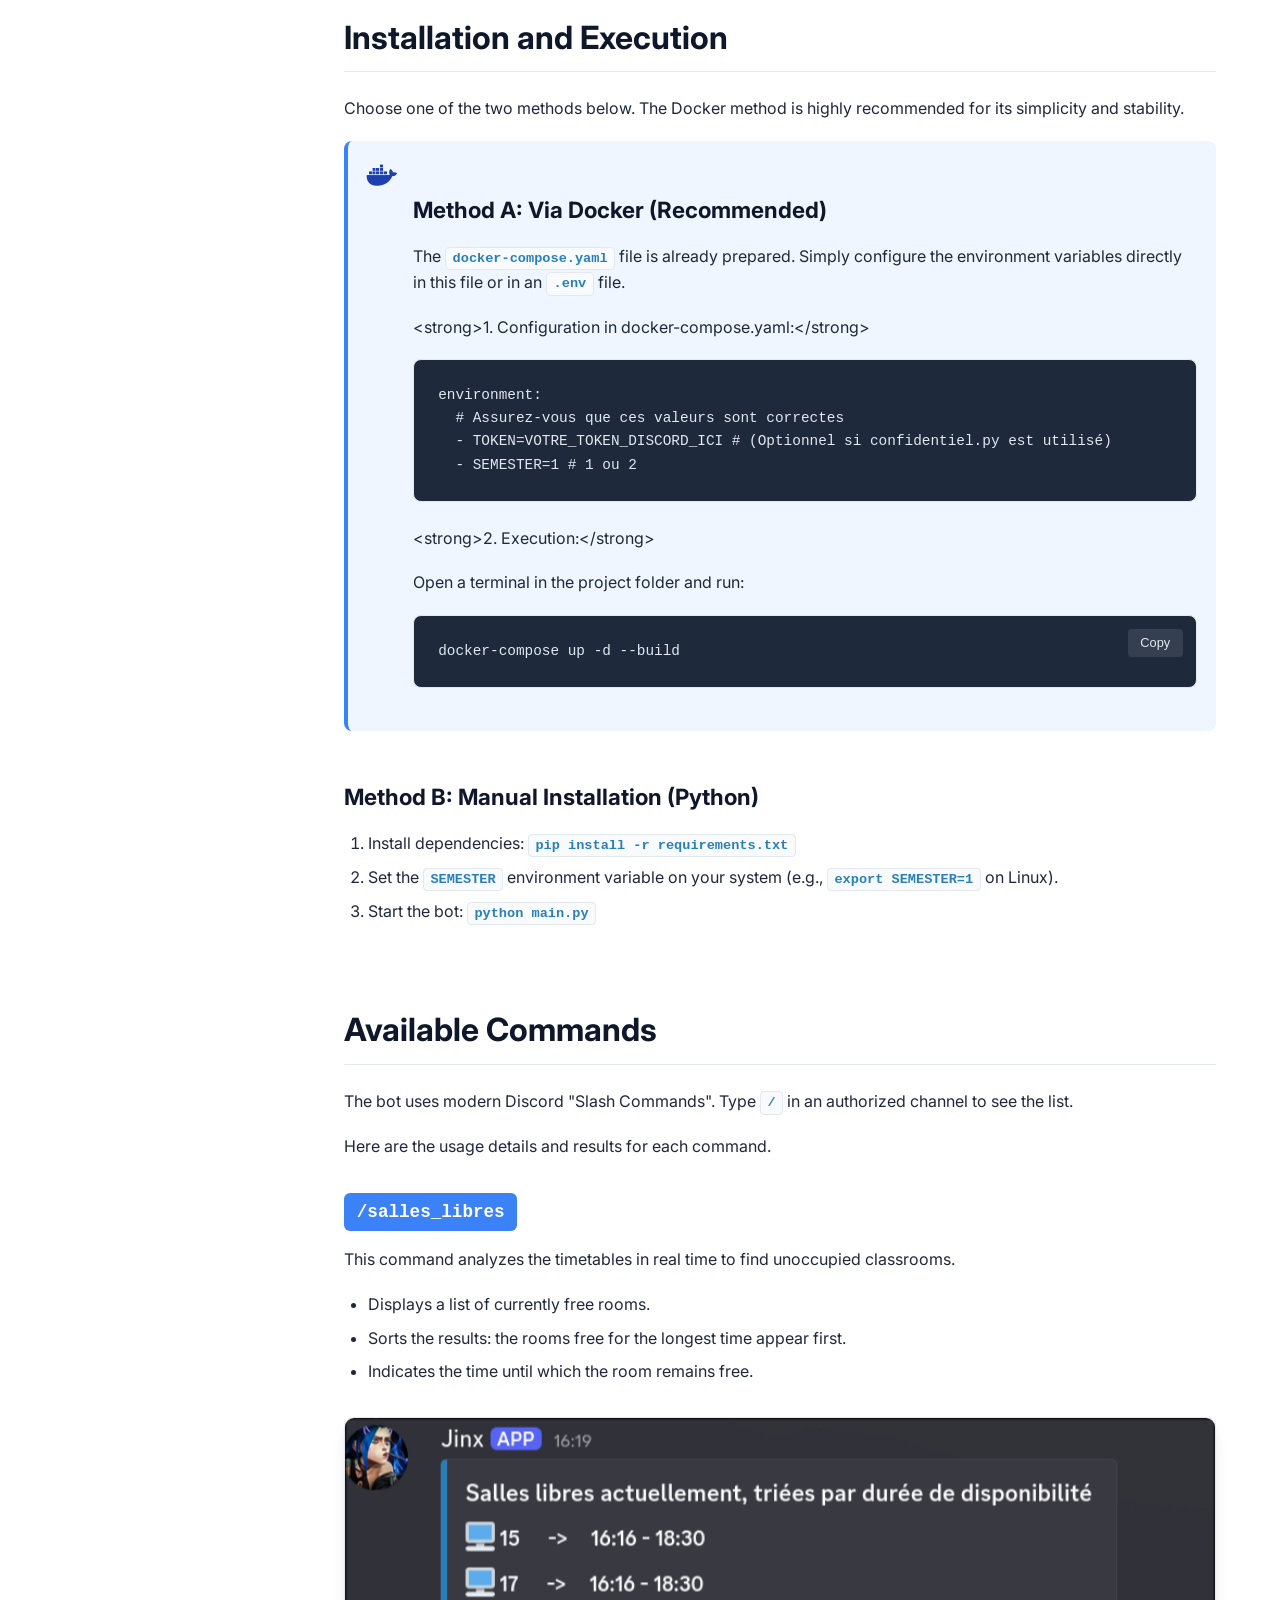
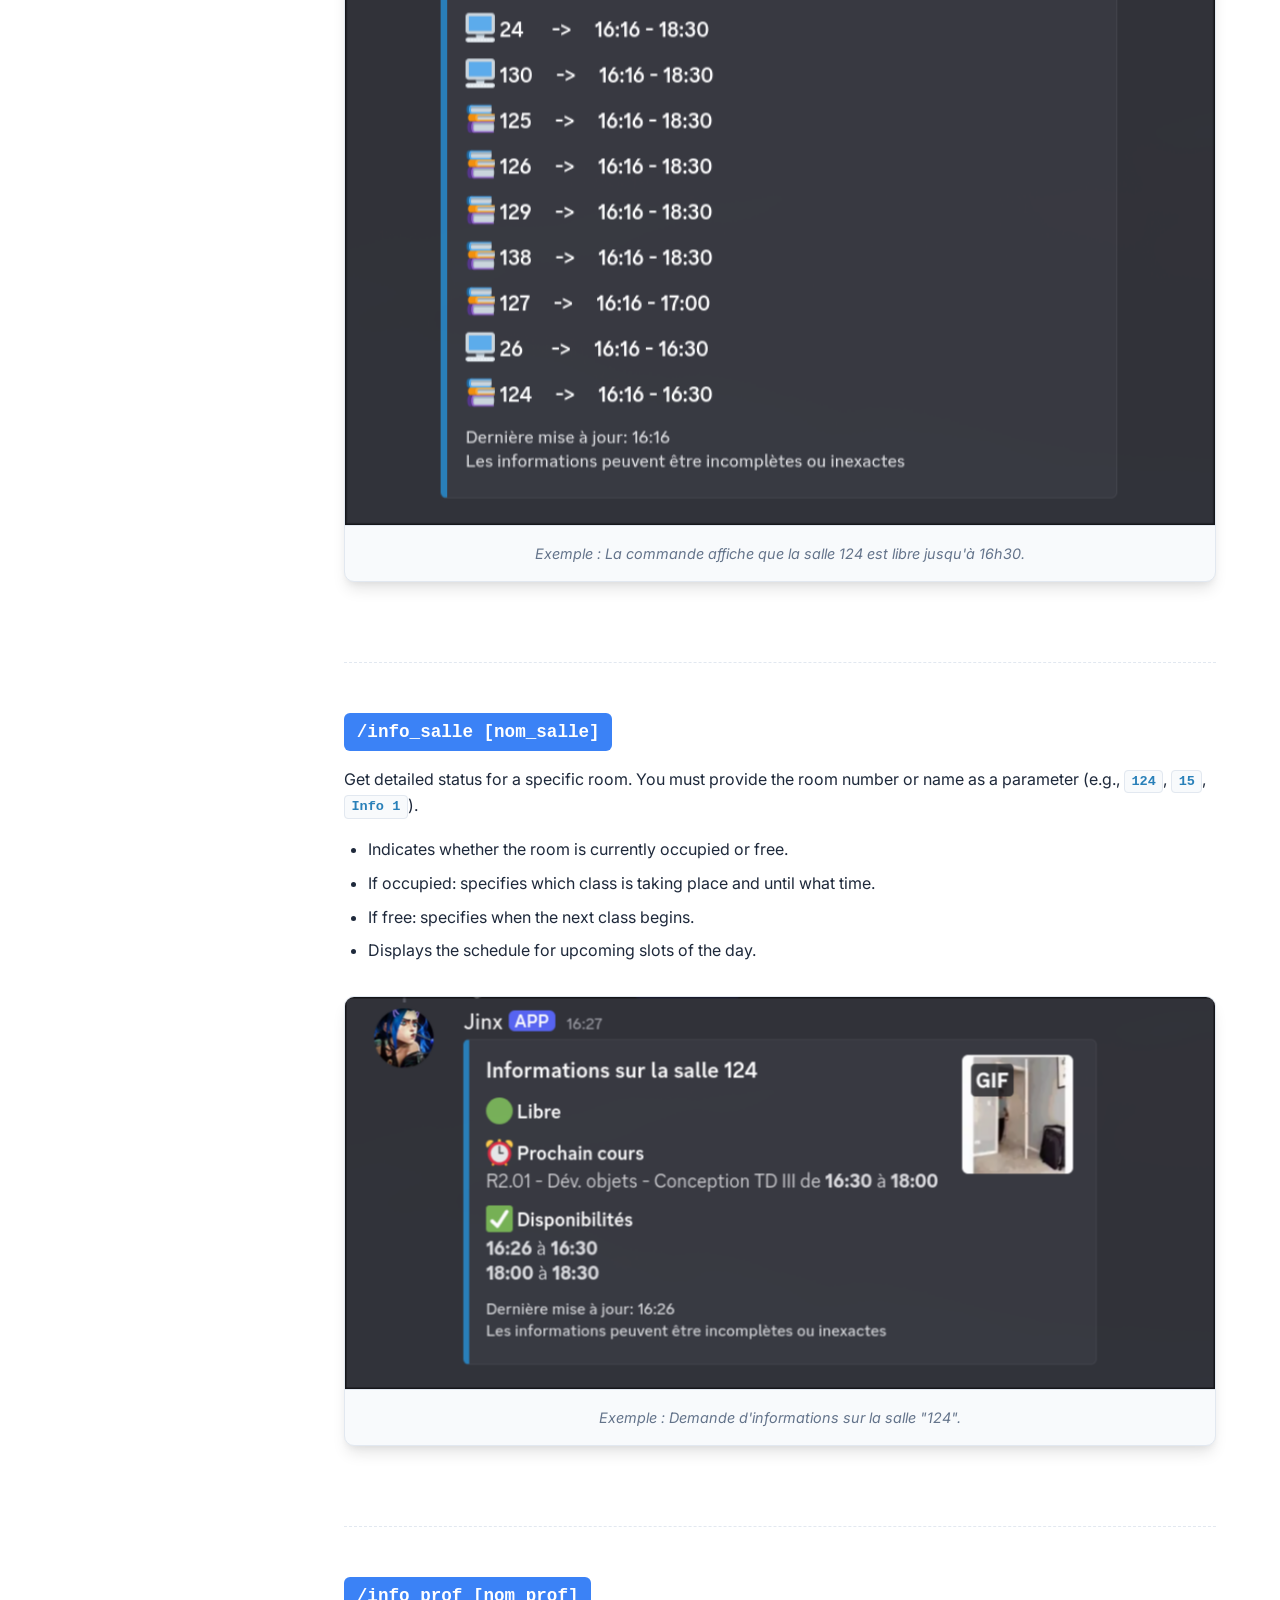
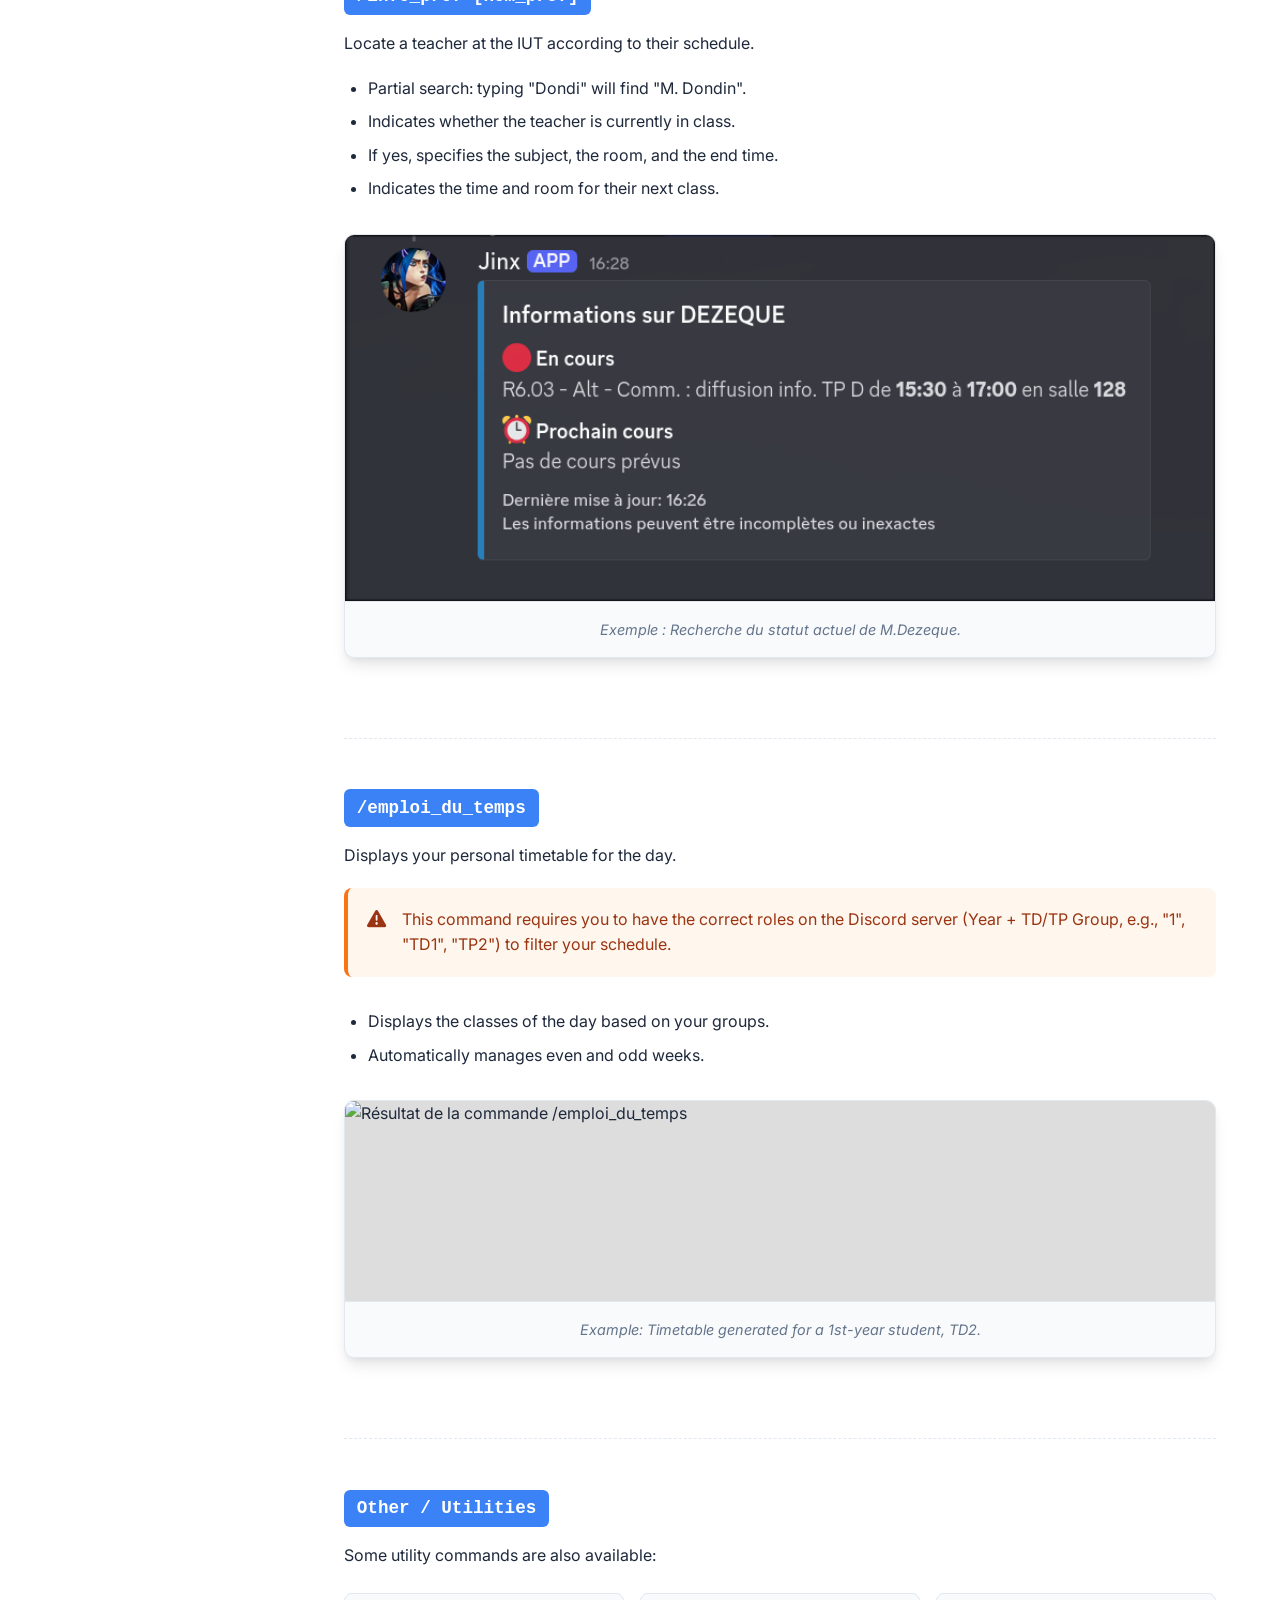
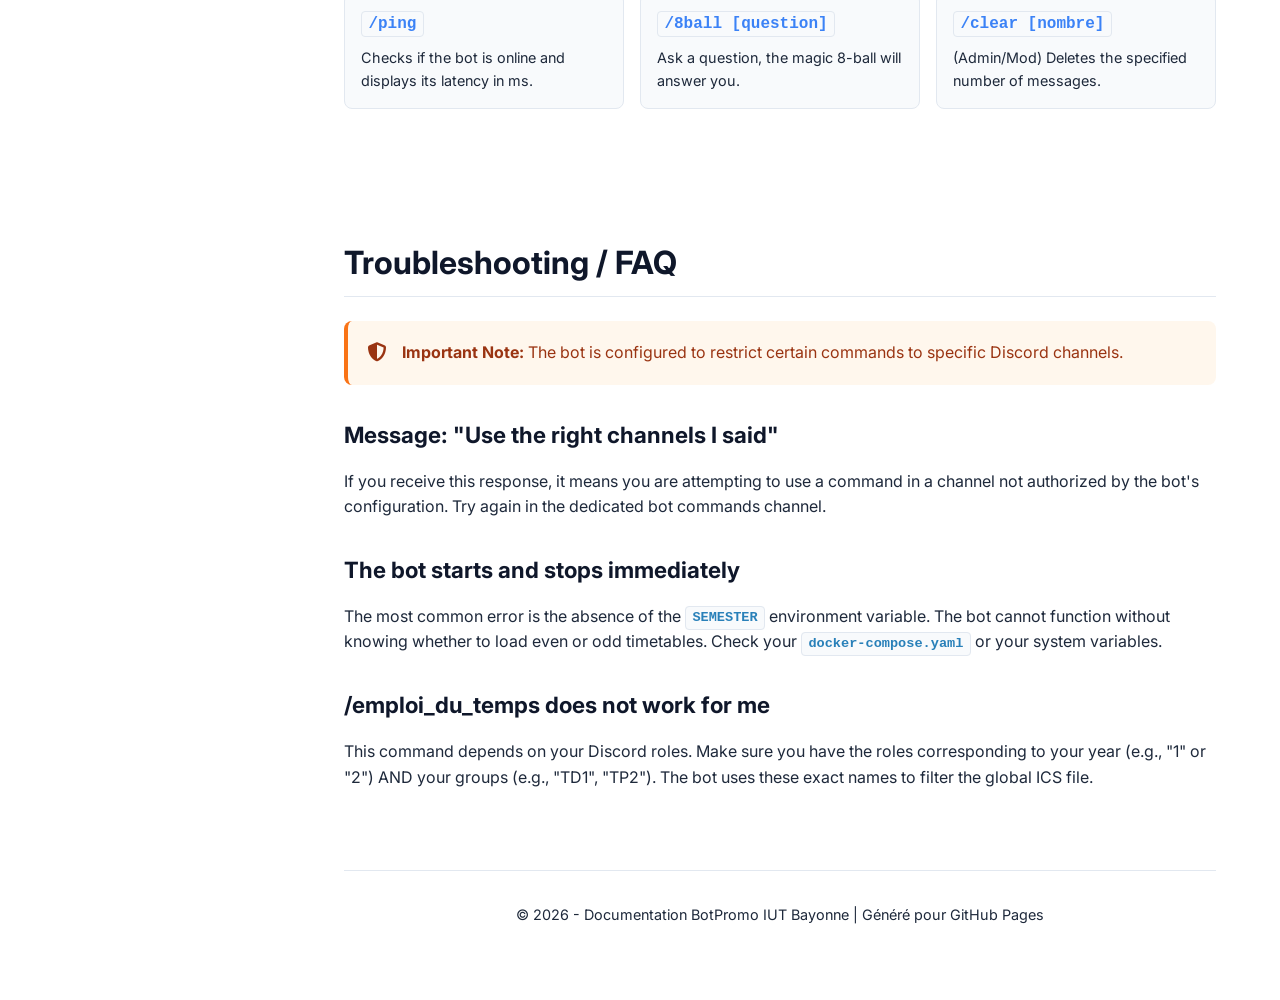
==== commit 8bfd2e9d: "ajout doc technique" ====
--- a/docs/index.html
+++ b/docs/index.html
@@ -22,7 +22,7 @@
     <!-- Switch langues Dropdown -->
     <div class="lang-dropdown" id="langDropdown">
         <button class="lang-drop-btn" id="langDropBtn" aria-label="Choisir la langue">
-            <span id="currentLangIcon">🇫🇷</span>
+            <span id="currentLangIcon" class="flag-icon">🇫🇷</span>
             <span id="currentLangText">FR</span>
             <i class="fas fa-chevron-down"></i>
         </button>
@@ -37,7 +37,7 @@
                 <span class="flag">🇪🇸</span> Español
             </button>
             <button class="lang-option" data-lang="eu">
-                <span class="flag">🚩</span> Euskara
+                <span class="flag"><img src="images/drapeauBasque.svg" alt="Basque" class="svg-flag"></span> Euskara
             </button>
         </div>
     </div>
@@ -70,21 +70,22 @@
             </li>
             <li><a href="#troubleshoot" data-i18n="nav.troubleshoot">Dépannage</a></li>
         </ul>
+
+        <div style="margin-top: 2rem; padding-top: 1rem; border-top: 1px solid var(--border-color);">
+            <a href="technique.html" style="color: var(--primary-color); font-weight: 600; text-decoration: none; font-size: 0.95rem; display: block; padding: 0.5rem 0.8rem;">
+                <i class="fas fa-code" style="margin-right: 8px;"></i> Documentation Technique
+            </a>
+        </div>
+
     </nav>
 
     <main class="main-content">
 
         <section id="intro">
-            <h2 data-i18n="intro.titre">Introduction</h2>
-
-            <p data-i18n-html="true" data-i18n="intro.p1">
-                Bienvenue sur la documentation du <strong>BotPromo</strong>. Ce bot Discord est un outil développé spécifiquement pour faciliter la vie étudiante à l'IUT de Bayonne.
-            </p>
-
-            <p data-i18n="intro.p2">
-                Il centralise des informations essentielles en temps réel : synchronisation des emplois du temps (via fichiers ICS), vérification de la disponibilité des salles informatiques et de TD, et consultation des créneaux des professeurs.
-            </p>
-
+            <h2>Introduction</h2>
+            <p>Bienvenue sur la documentation du <strong>BotPromo Jinx</strong>. Ce bot Discord est un outil développé spécifiquement pour faciliter la vie étudiante à l'IUT de Bayonne et du Pays Basque.</p>
+            <p>Le projet est une amélioration et la suite d'un projet similaire développé les années précédentes. Il a été créer pour faciliter l'accès aux informations sur les emplois du temps et la disponibilité des salles ainsi que l'emploi du temps des professeurs.</p>
+            <p>Il centralise des informations essentielles en temps réel : synchronisation des emplois du temps (via fichiers ICS), vérification de la disponibilité des salles informatiques et de TD, et consultation des créneaux des enseignants.</p>
             <div class="alert alert-info">
                 <i class="fas fa-info-circle"></i>
                 <div data-i18n-html="true" data-i18n="intro.alertIntelligent">
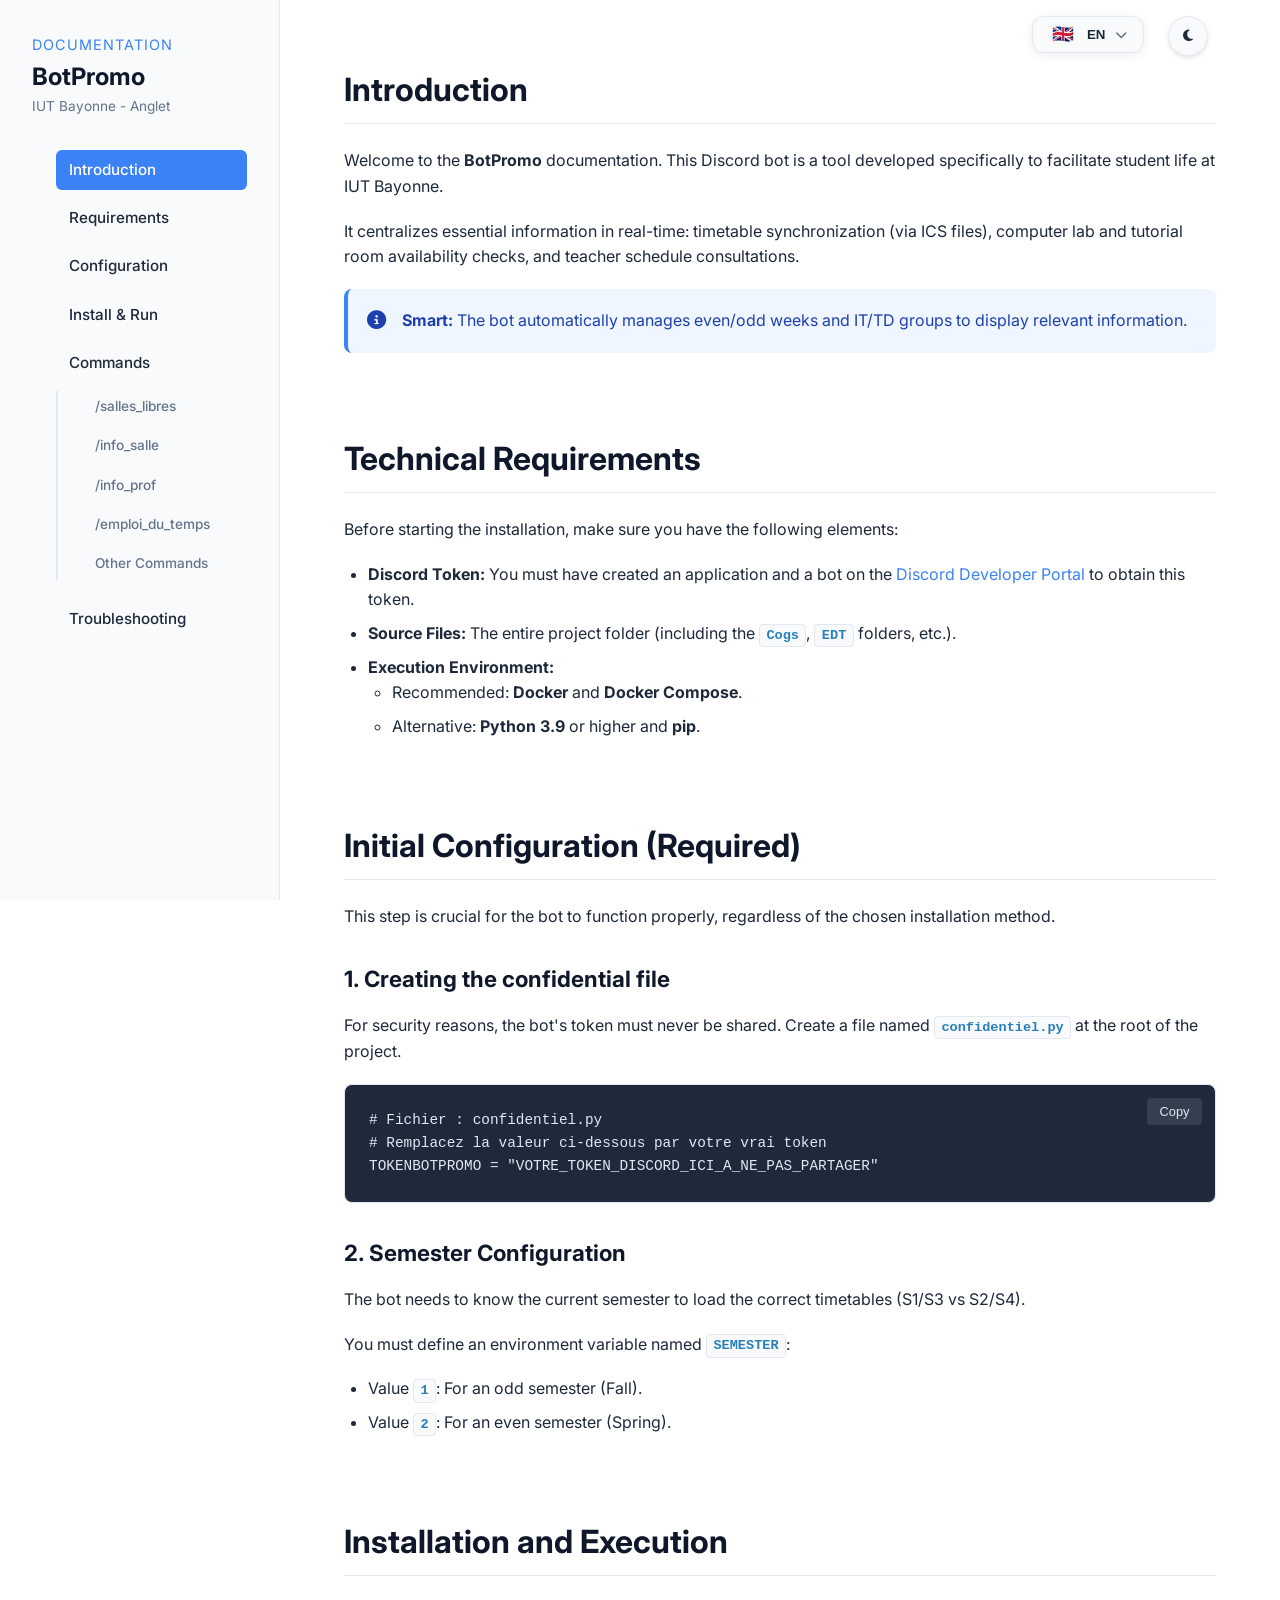
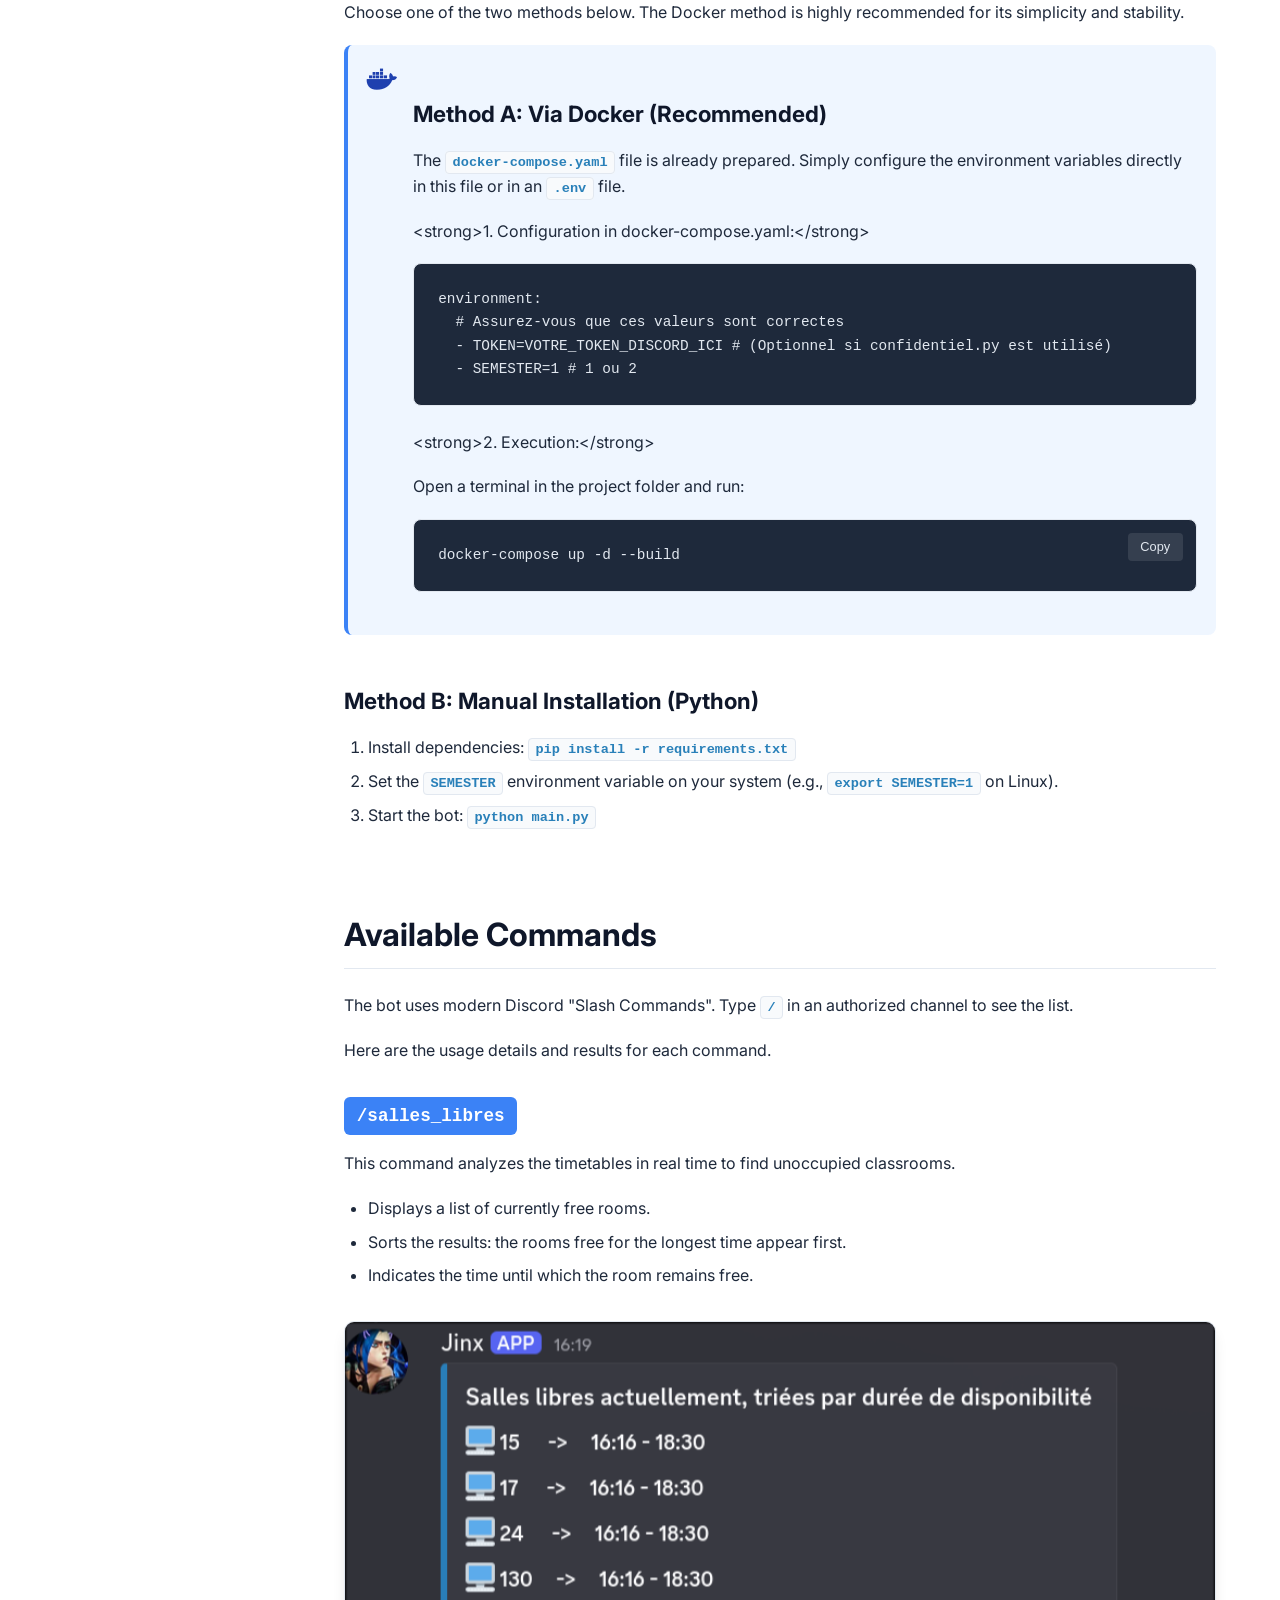
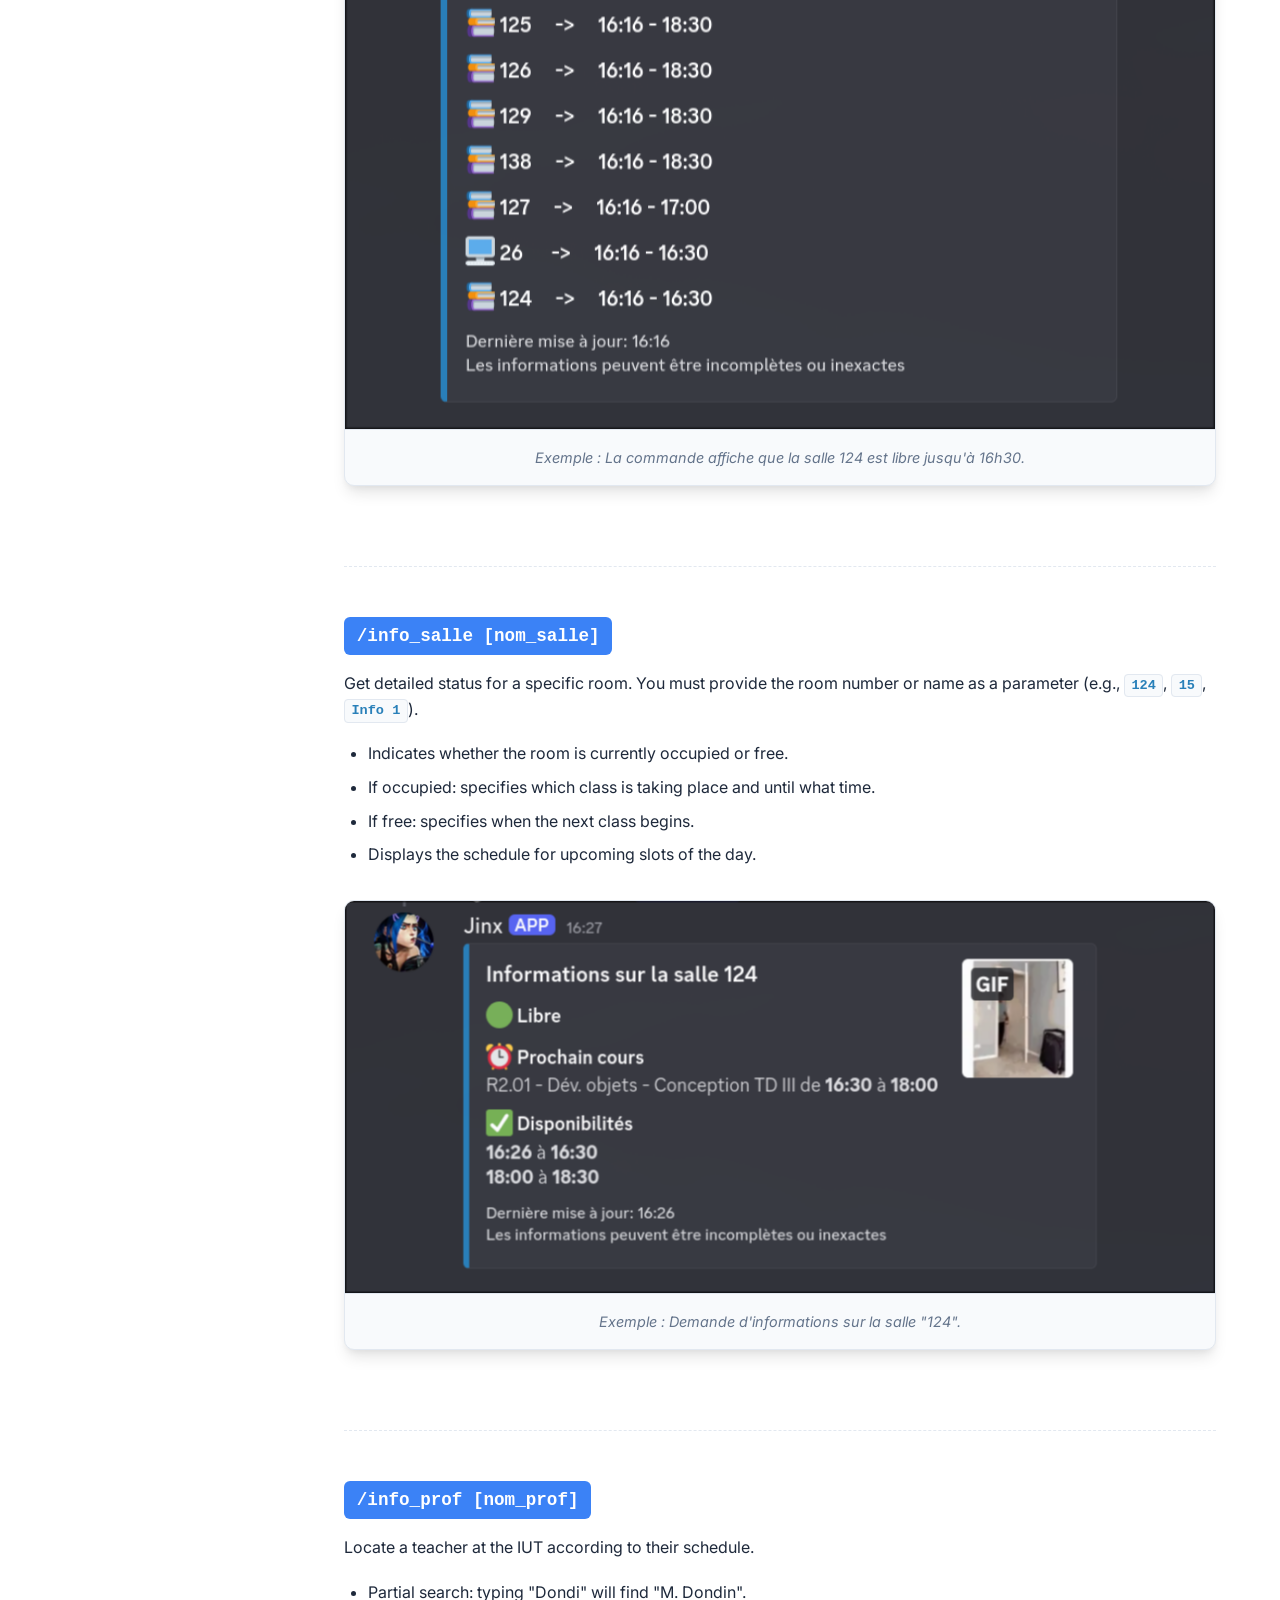
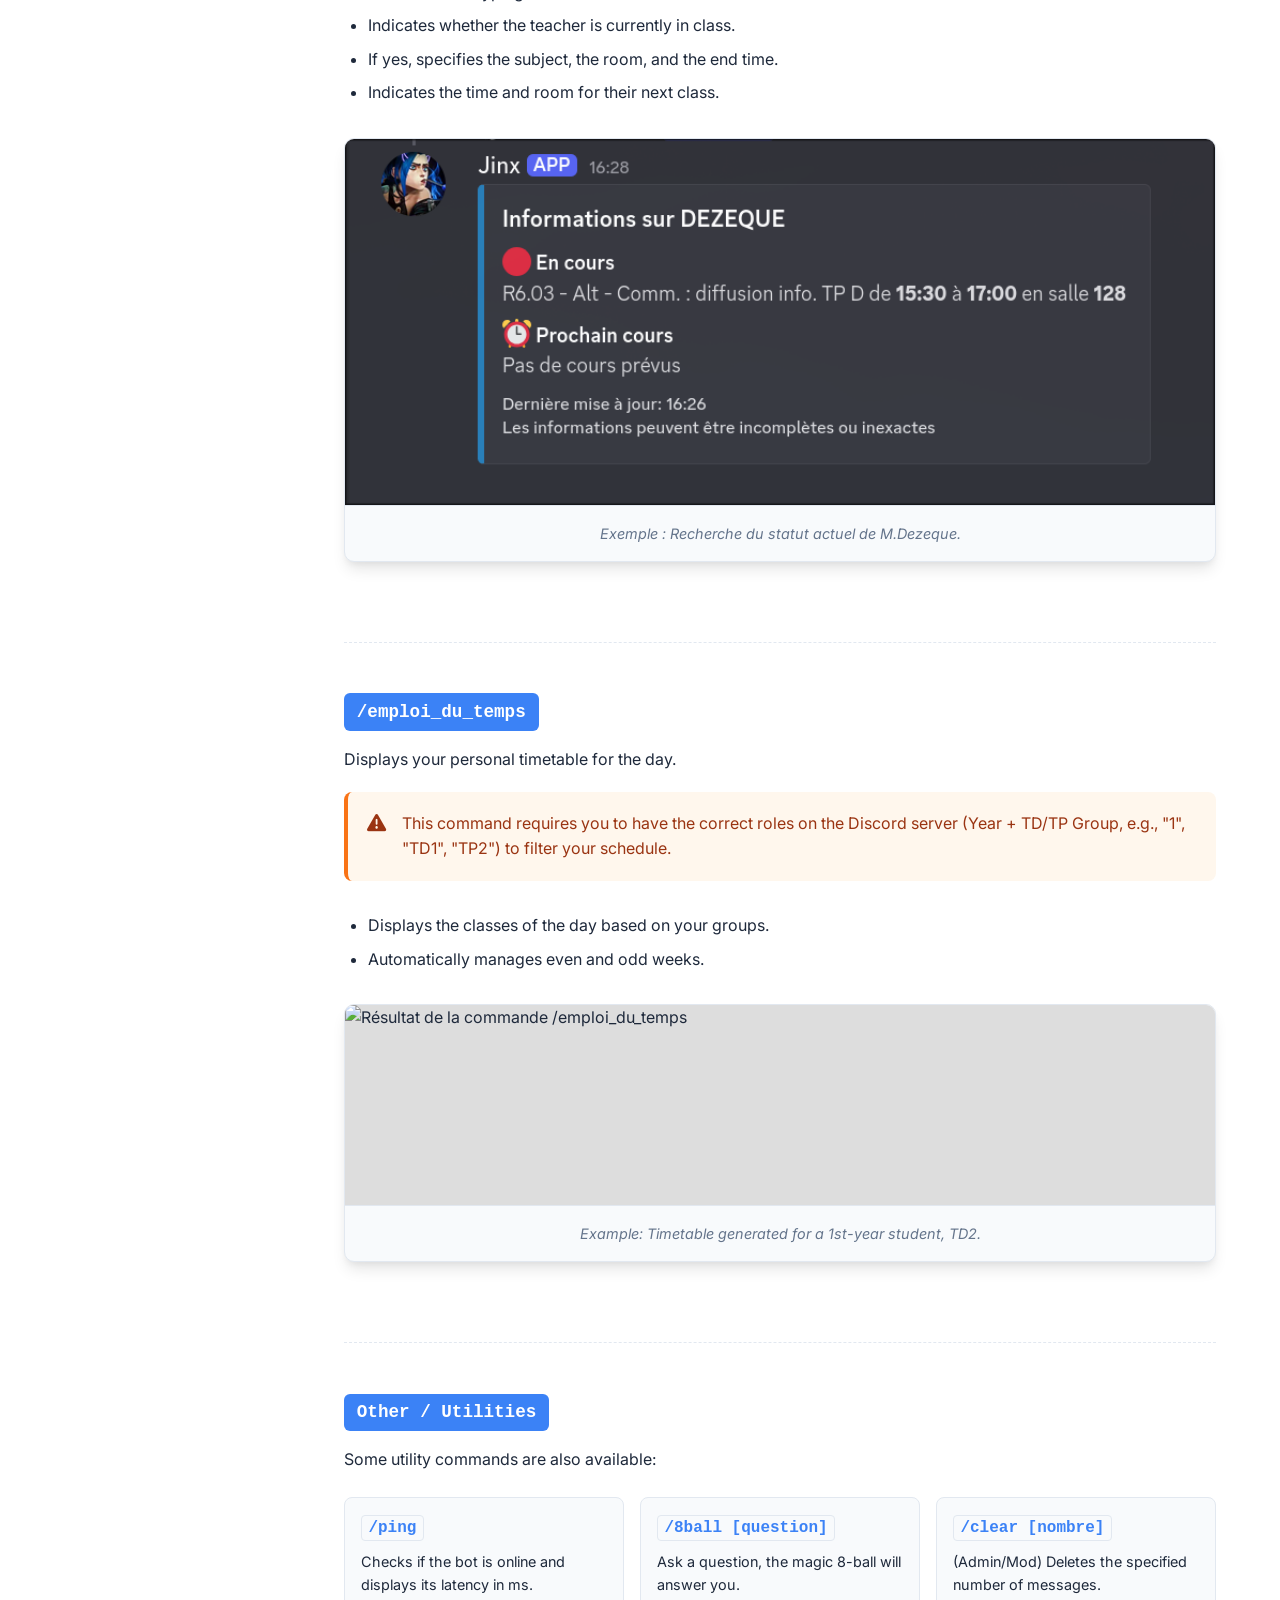
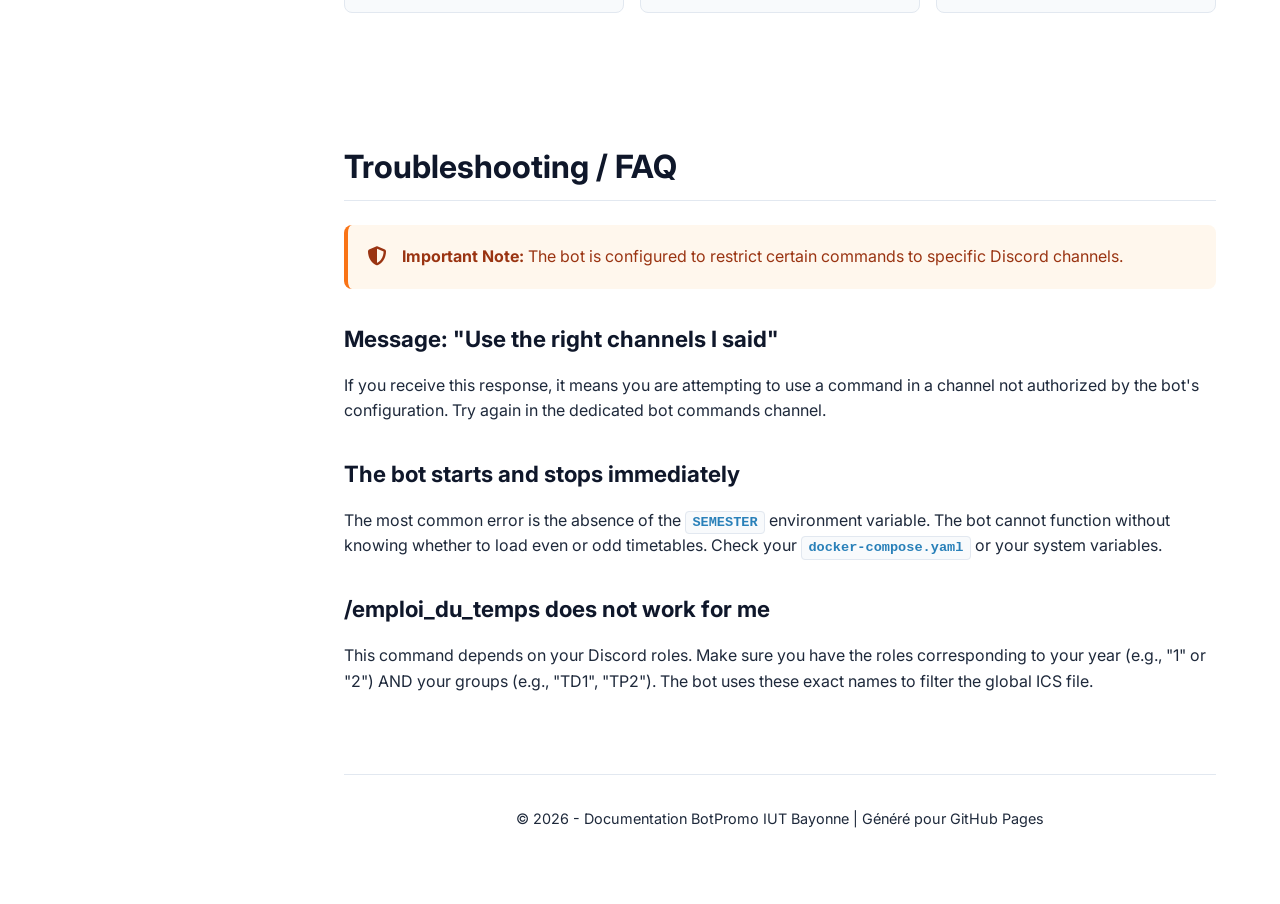
==== commit fe80501e: "UI: Ajustement de la taille du drapeau basque SVG" ====
--- a/docs/index.html
+++ b/docs/index.html
@@ -70,22 +70,21 @@
             </li>
             <li><a href="#troubleshoot" data-i18n="nav.troubleshoot">Dépannage</a></li>
         </ul>
-
-        <div style="margin-top: 2rem; padding-top: 1rem; border-top: 1px solid var(--border-color);">
-            <a href="technique.html" style="color: var(--primary-color); font-weight: 600; text-decoration: none; font-size: 0.95rem; display: block; padding: 0.5rem 0.8rem;">
-                <i class="fas fa-code" style="margin-right: 8px;"></i> Documentation Technique
-            </a>
-        </div>
-
     </nav>
 
     <main class="main-content">
 
         <section id="intro">
-            <h2>Introduction</h2>
-            <p>Bienvenue sur la documentation du <strong>BotPromo Jinx</strong>. Ce bot Discord est un outil développé spécifiquement pour faciliter la vie étudiante à l'IUT de Bayonne et du Pays Basque.</p>
-            <p>Le projet est une amélioration et la suite d'un projet similaire développé les années précédentes. Il a été créer pour faciliter l'accès aux informations sur les emplois du temps et la disponibilité des salles ainsi que l'emploi du temps des professeurs.</p>
-            <p>Il centralise des informations essentielles en temps réel : synchronisation des emplois du temps (via fichiers ICS), vérification de la disponibilité des salles informatiques et de TD, et consultation des créneaux des enseignants.</p>
+            <h2 data-i18n="intro.titre">Introduction</h2>
+
+            <p data-i18n-html="true" data-i18n="intro.p1">
+                Bienvenue sur la documentation du <strong>BotPromo</strong>. Ce bot Discord est un outil développé spécifiquement pour faciliter la vie étudiante à l'IUT de Bayonne.
+            </p>
+
+            <p data-i18n="intro.p2">
+                Il centralise des informations essentielles en temps réel : synchronisation des emplois du temps (via fichiers ICS), vérification de la disponibilité des salles informatiques et de TD, et consultation des créneaux des professeurs.
+            </p>
+
             <div class="alert alert-info">
                 <i class="fas fa-info-circle"></i>
                 <div data-i18n-html="true" data-i18n="intro.alertIntelligent">
--- a/docs/style.css
+++ b/docs/style.css
@@ -450,8 +450,20 @@
     color: white;
 }
 
-.lang-option .flag {
+.lang-option .flag, .flag-icon {
     font-size: 1.1rem;
+    display: flex;
+    align-items: center;
+    justify-content: center;
+    width: 1.8rem;
+    height: 1.2rem;
+}
+
+.svg-flag {
+    height: 1.1rem;
+    width: auto;
+    border-radius: 2px;
+    box-shadow: 0 1px 3px rgba(0,0,0,0.1);
 }
 
 footer {
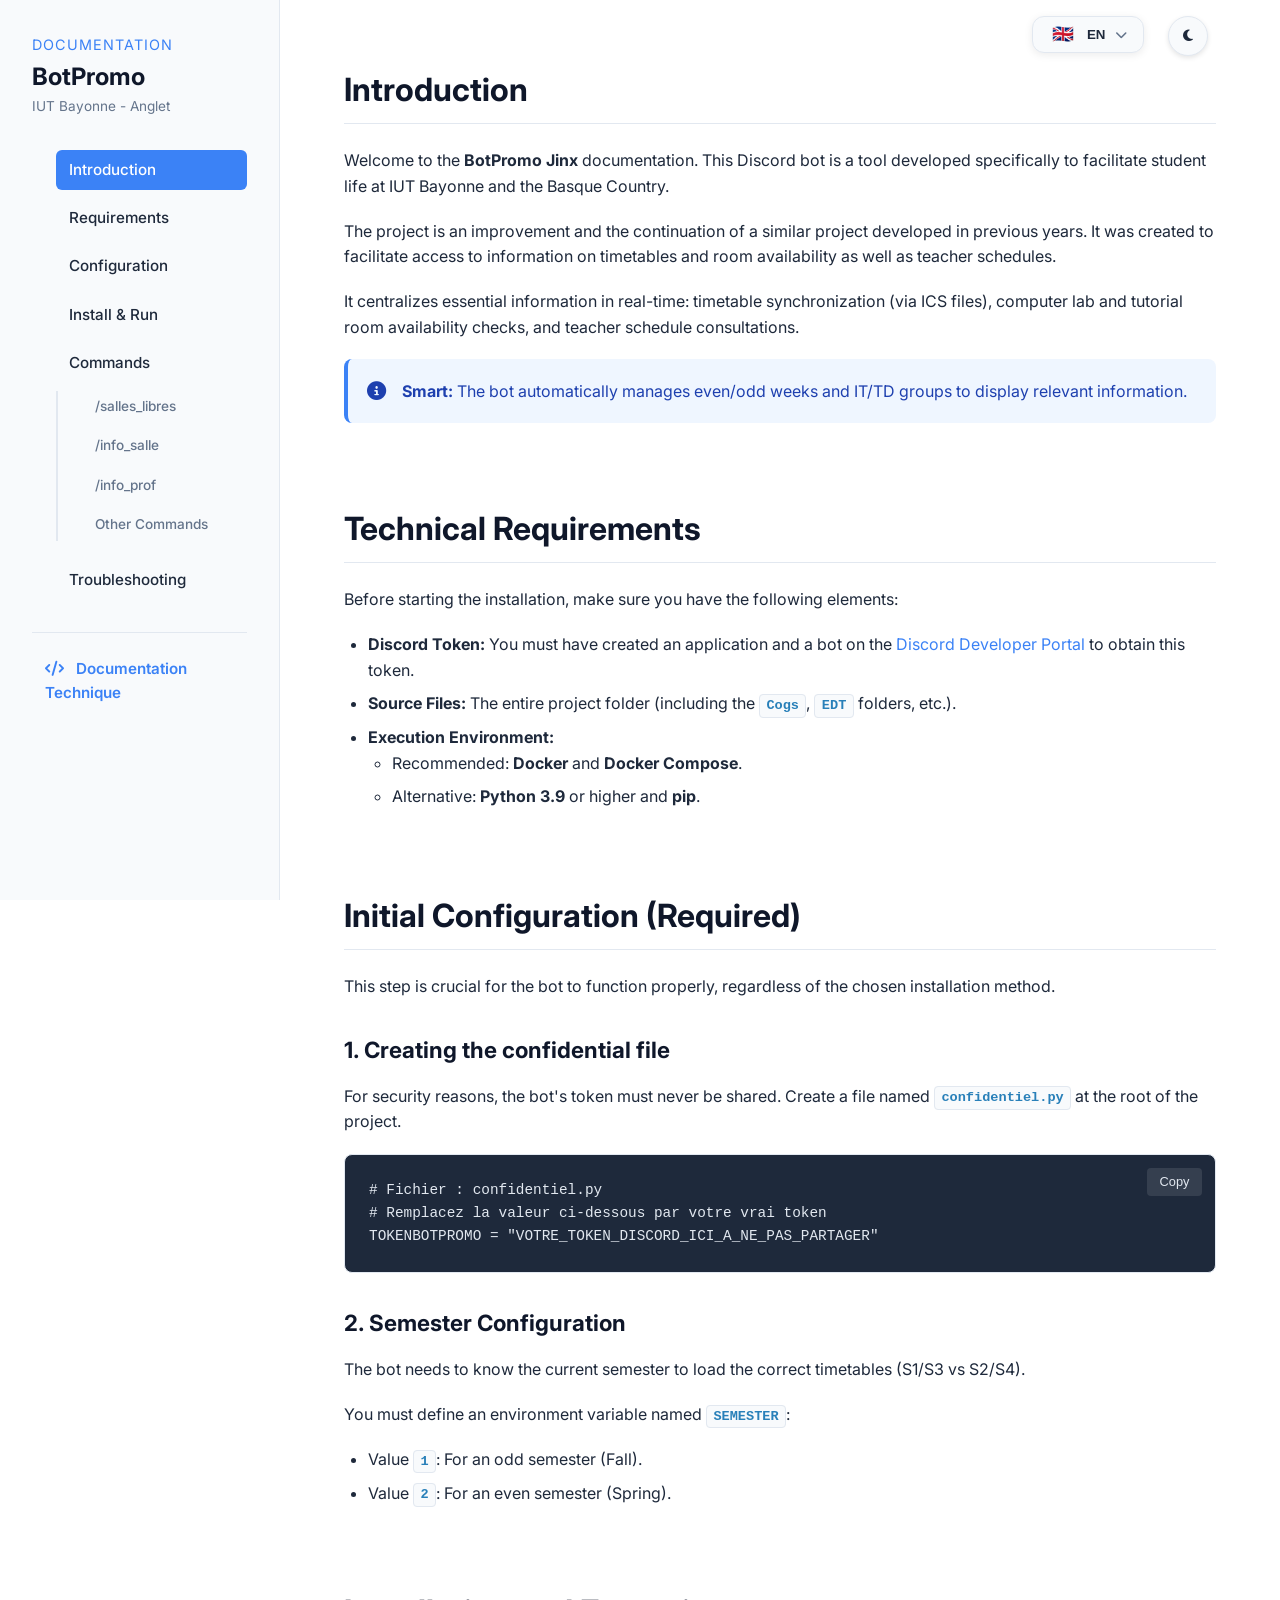
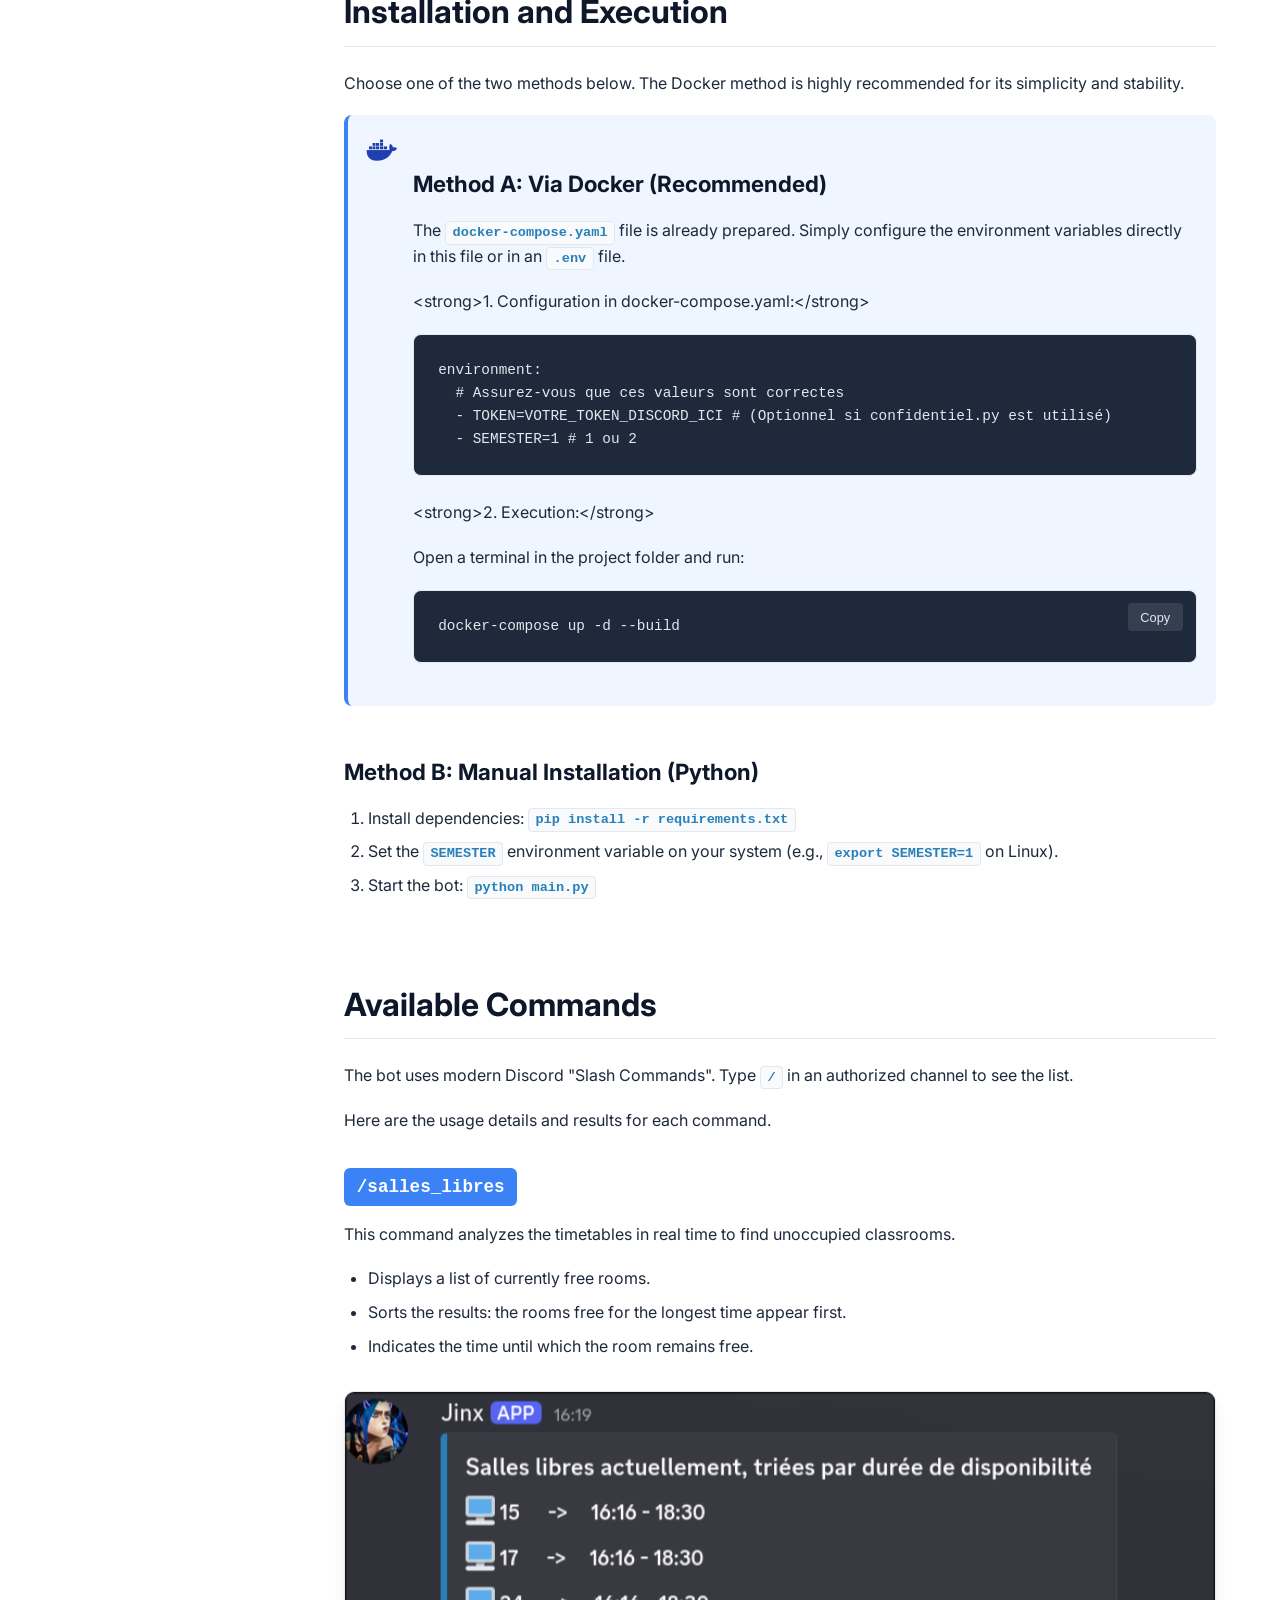
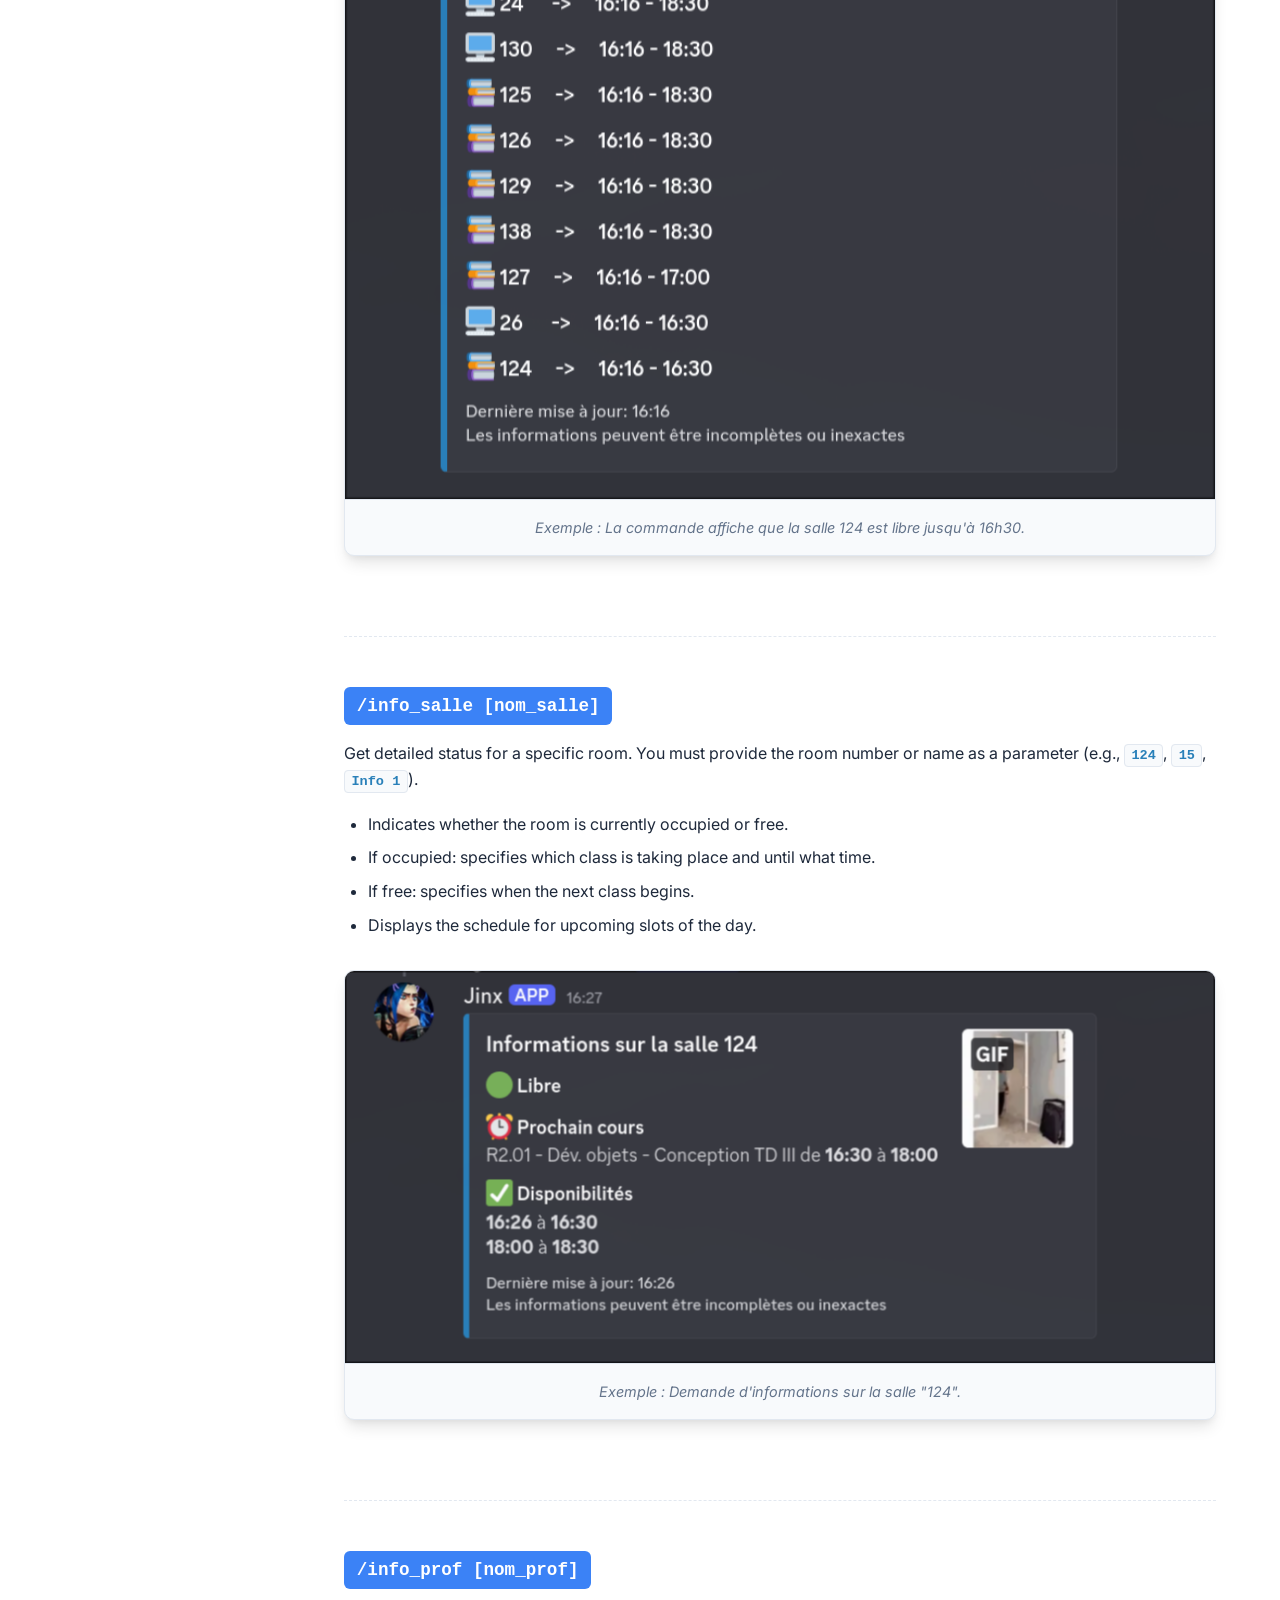
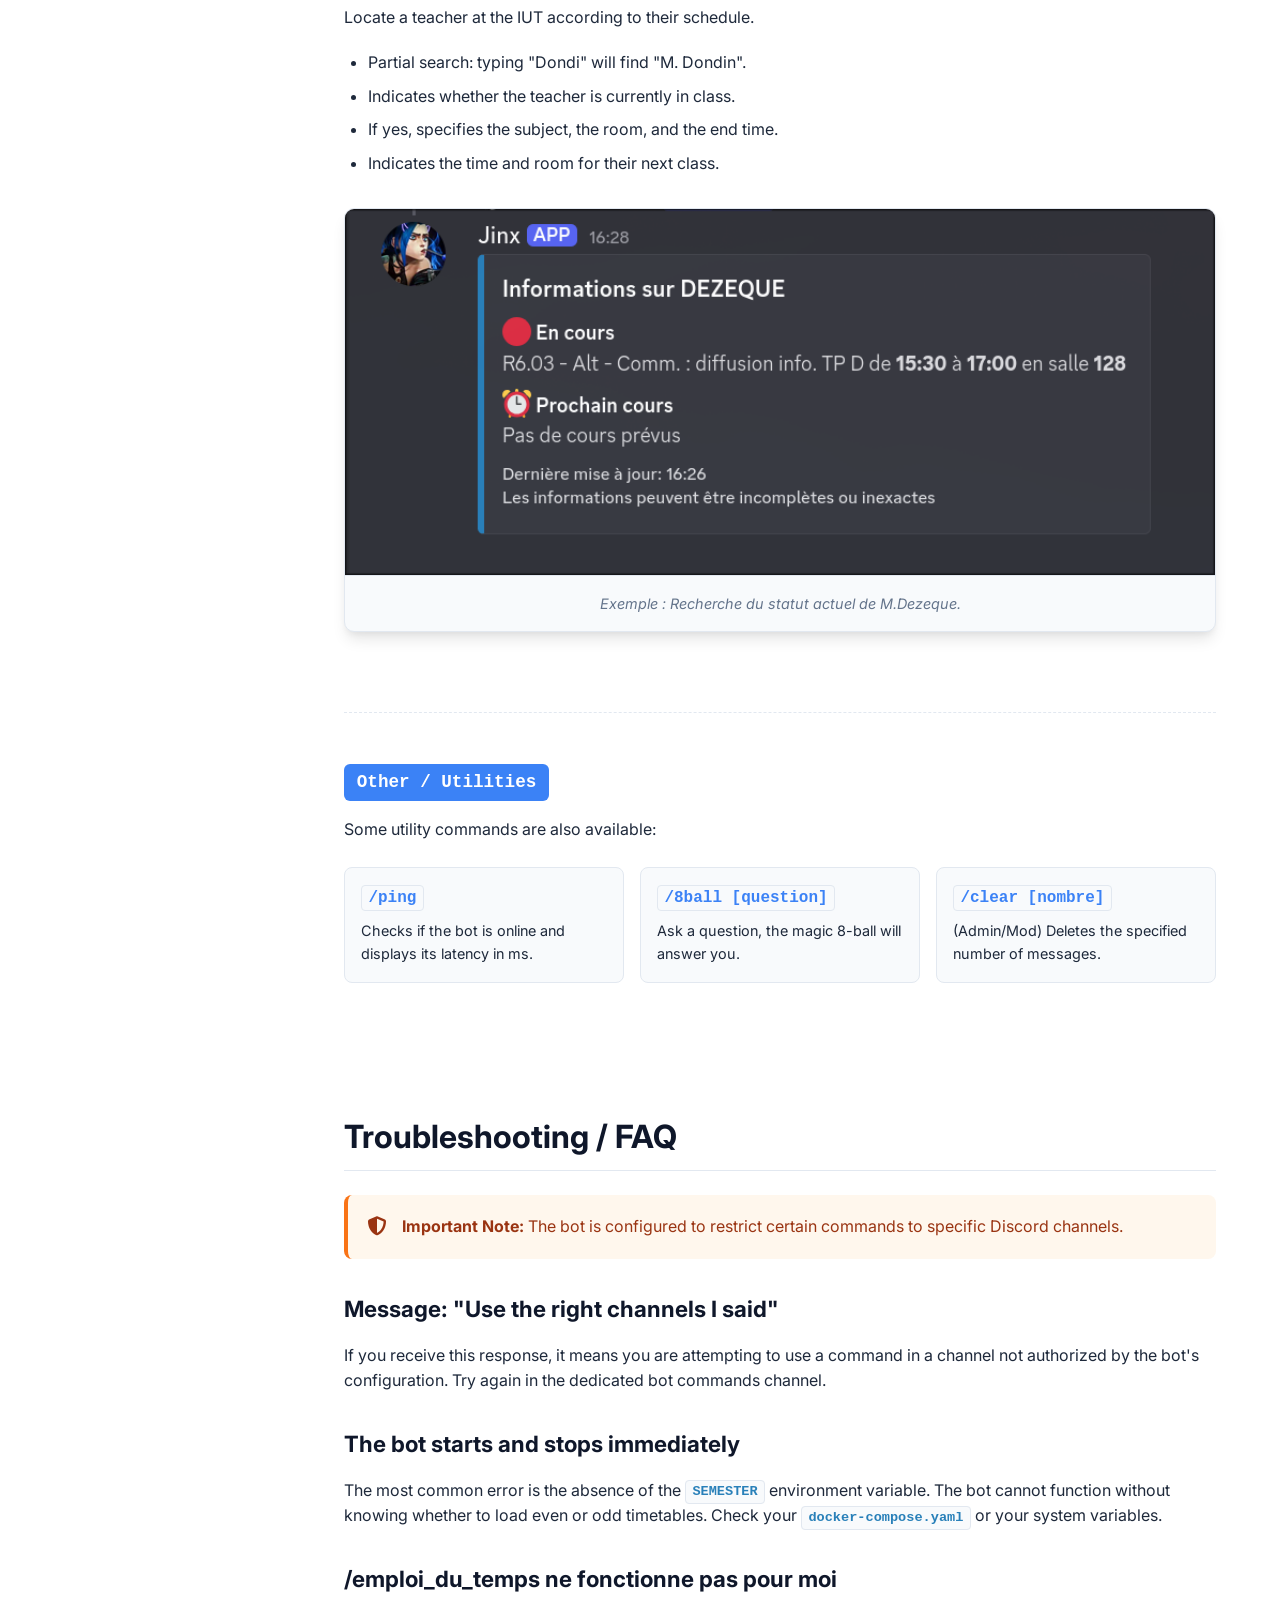
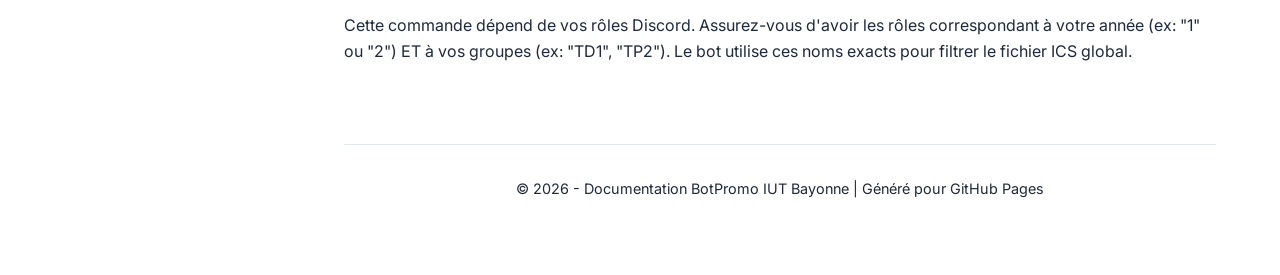
==== commit 961ae1b8: "Retrait de la commande non fonctionelle" ====
--- a/docs/index.html
+++ b/docs/index.html
@@ -64,27 +64,28 @@
                     <li><a href="#cmd-salles-libres">/salles_libres</a></li>
                     <li><a href="#cmd-info-salle">/info_salle</a></li>
                     <li><a href="#cmd-info-prof">/info_prof</a></li>
-                    <li><a href="#cmd-emploi-du-temps">/emploi_du_temps</a></li>
+
                     <li><a href="#cmd-autres" data-i18n="nav.autresCommandes">Autres commandes</a></li>
                 </ul>
             </li>
             <li><a href="#troubleshoot" data-i18n="nav.troubleshoot">Dépannage</a></li>
         </ul>
+
+        <div style="margin-top: 2rem; padding-top: 1rem; border-top: 1px solid var(--border-color);">
+            <a href="technique.html" style="color: var(--primary-color); font-weight: 600; text-decoration: none; font-size: 0.95rem; display: block; padding: 0.5rem 0.8rem;">
+                <i class="fas fa-code" style="margin-right: 8px;"></i> Documentation Technique
+            </a>
+        </div>
+
     </nav>
 
     <main class="main-content">
 
         <section id="intro">
             <h2 data-i18n="intro.titre">Introduction</h2>
-
-            <p data-i18n-html="true" data-i18n="intro.p1">
-                Bienvenue sur la documentation du <strong>BotPromo</strong>. Ce bot Discord est un outil développé spécifiquement pour faciliter la vie étudiante à l'IUT de Bayonne.
-            </p>
-
-            <p data-i18n="intro.p2">
-                Il centralise des informations essentielles en temps réel : synchronisation des emplois du temps (via fichiers ICS), vérification de la disponibilité des salles informatiques et de TD, et consultation des créneaux des professeurs.
-            </p>
-
+            <p data-i18n-html="true" data-i18n="intro.p1">Bienvenue sur la documentation du <strong>BotPromo Jinx</strong>. Ce bot Discord est un outil développé spécifiquement pour faciliter la vie étudiante à l'IUT de Bayonne et du Pays Basque.</p>
+            <p data-i18n="intro.p2">Le projet est une amélioration et la suite d'un projet similaire développé les années précédentes. Il a été créer pour faciliter l'accès aux informations sur les emplois du temps et la disponibilité des salles ainsi que l'emploi du temps des professeurs.</p>
+            <p data-i18n="intro.p3">Il centralise des informations essentielles en temps réel : synchronisation des emplois du temps (via fichiers ICS), vérification de la disponibilité des salles informatiques et de TD, et consultation des créneaux des enseignants.</p>
             <div class="alert alert-info">
                 <i class="fas fa-info-circle"></i>
                 <div data-i18n-html="true" data-i18n="intro.alertIntelligent">
@@ -229,27 +230,7 @@
                 </figure>
             </div>
 
-            <div class="command-detail" id="cmd-emploi-du-temps">
-                <h3><span class="cmd-name">/emploi_du_temps</span></h3>
-                <p data-i18n="cmds.edt.p1">Affiche votre emploi du temps personnel pour la journée.</p>
-
-                <div class="alert alert-warning">
-                    <i class="fas fa-exclamation-triangle"></i>
-                    <div data-i18n="cmds.edt.warn">
-                        Cette commande nécessite que vous ayez les bons rôles sur le serveur Discord (Année + Groupe de TD/TP, ex: "1", "TD1", "TP2") pour filtrer votre emploi du temps.
-                    </div>
-                </div>
-
-                <ul>
-                    <li data-i18n="cmds.edt.li1">Affiche les cours de la journée en fonction de vos groupes.</li>
-                    <li data-i18n="cmds.edt.li2">Gère automatiquement les semaines paires et impaires.</li>
-                </ul>
-
-                <figure class="screenshot-figure">
-                    <img src="https://via.placeholder.com/800x400?text=Capture+d'%C3%A9cran+de+/emploi_du_temps" alt="Résultat de la commande /emploi_du_temps">
-                    <figcaption data-i18n="cmds.edt.caption">Exemple : Emploi du temps généré pour un étudiant de 1ère année, TD2.</figcaption>
-                </figure>
-            </div>
+
 
             <div class="command-detail" id="cmd-autres">
                 <h3><span class="cmd-name" data-i18n="cmds.autres.titre">Autres / Utilitaires</span></h3>
--- a/docs/style.css
+++ b/docs/style.css
@@ -460,7 +460,7 @@
 }
 
 .svg-flag {
-    height: 1.1rem;
+    height: 1.8rem;
     width: auto;
     border-radius: 2px;
     box-shadow: 0 1px 3px rgba(0,0,0,0.1);
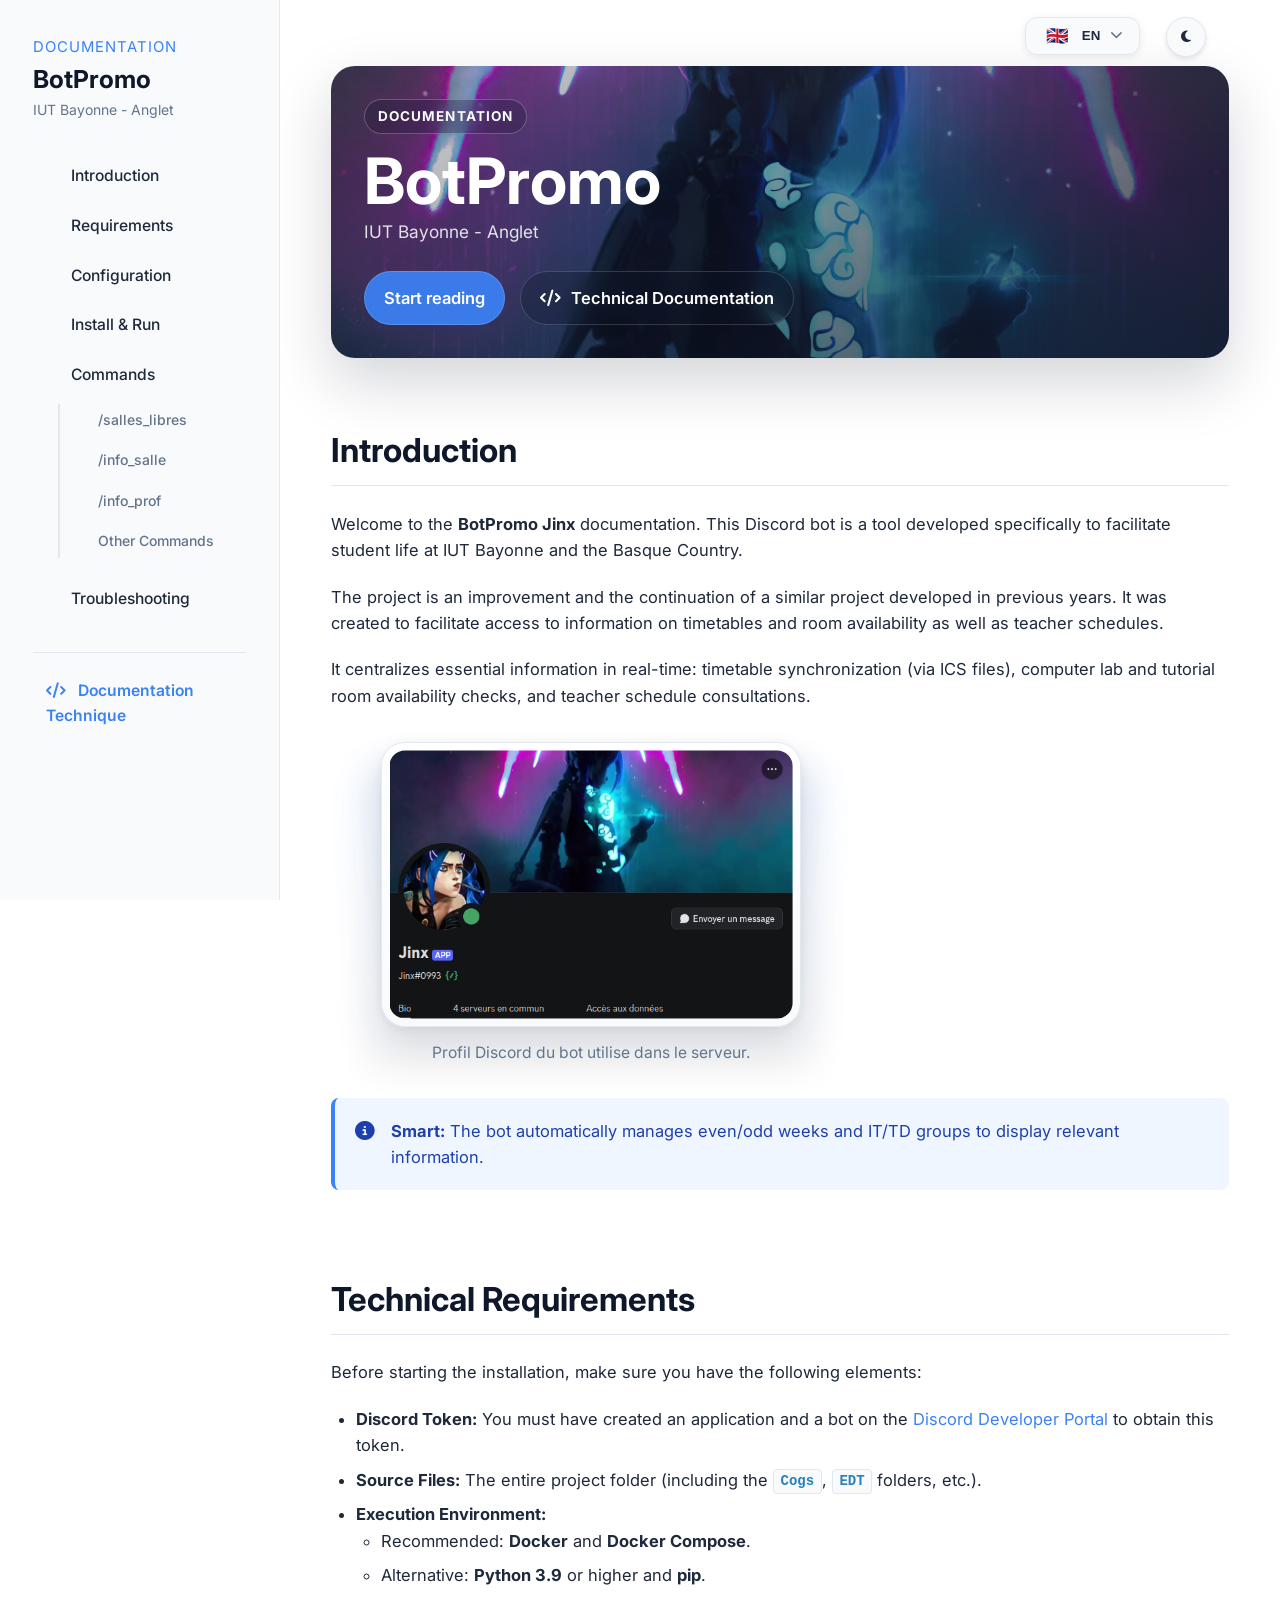
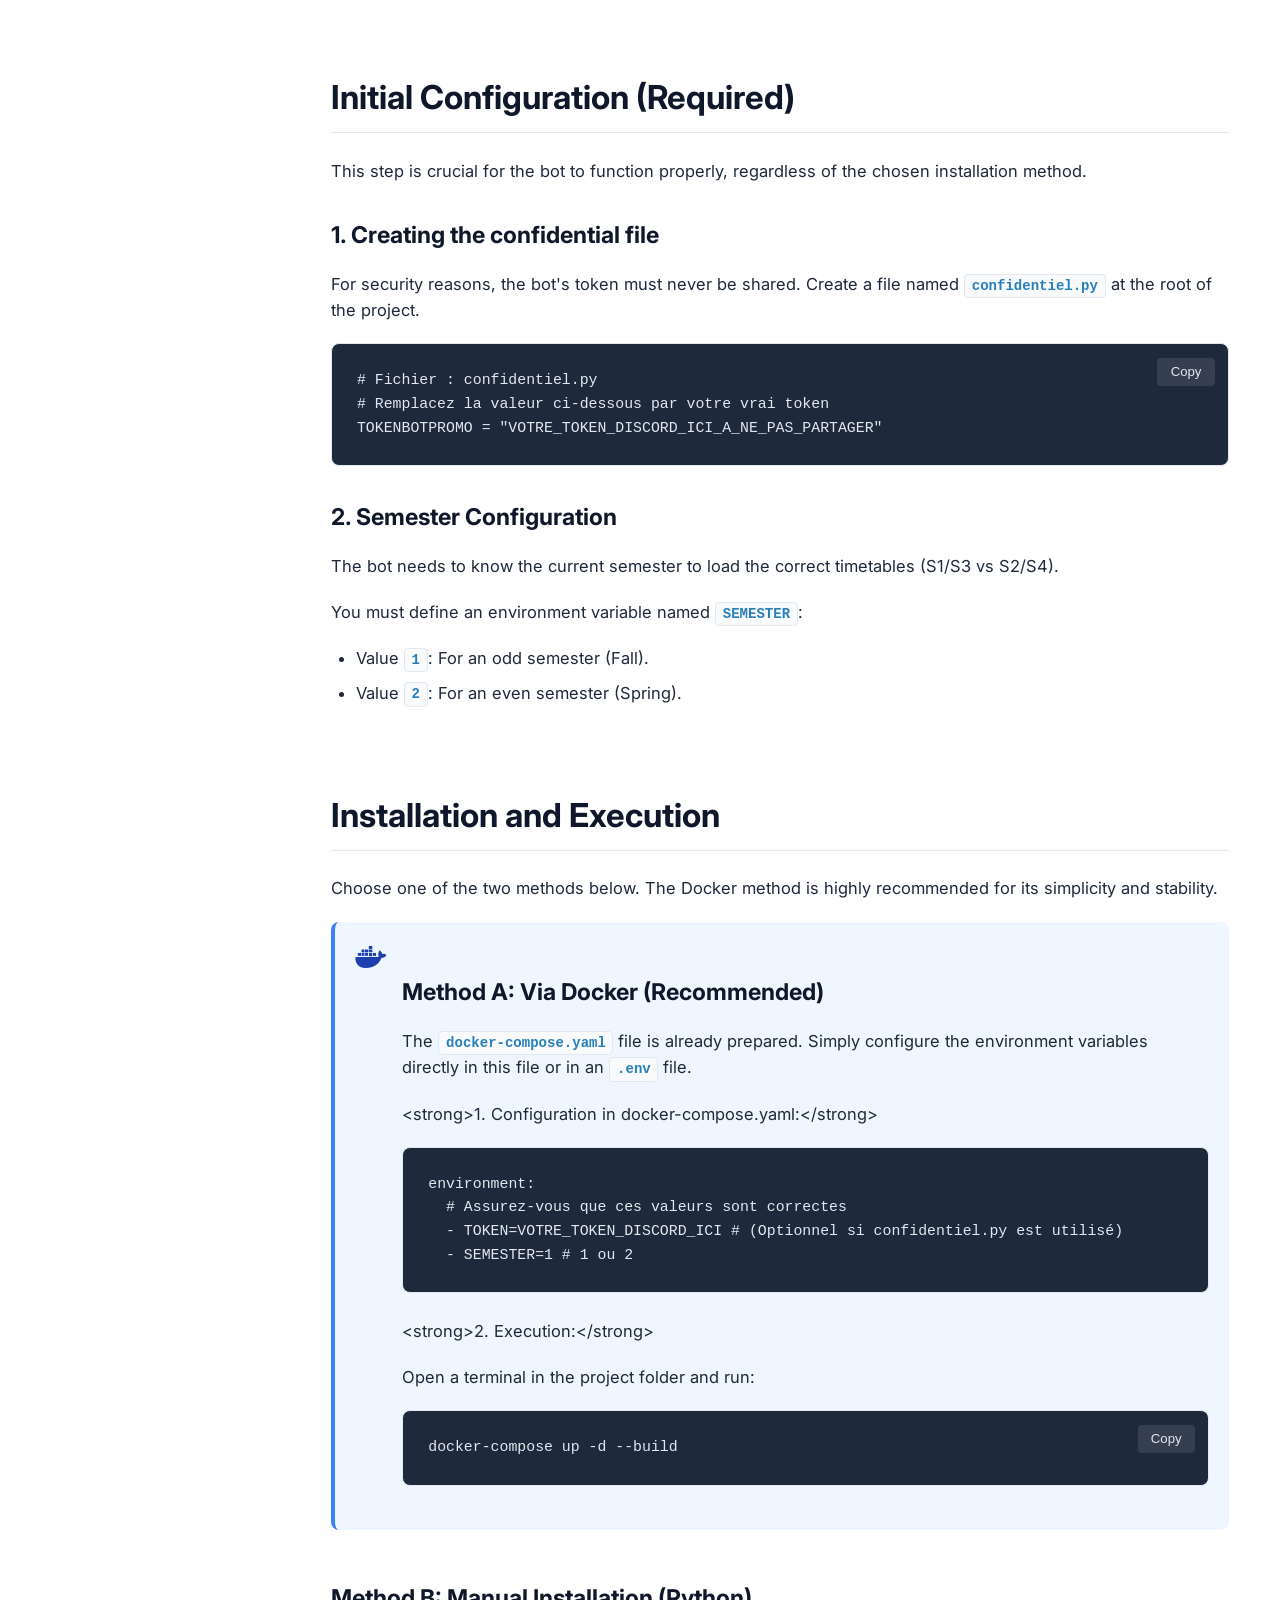
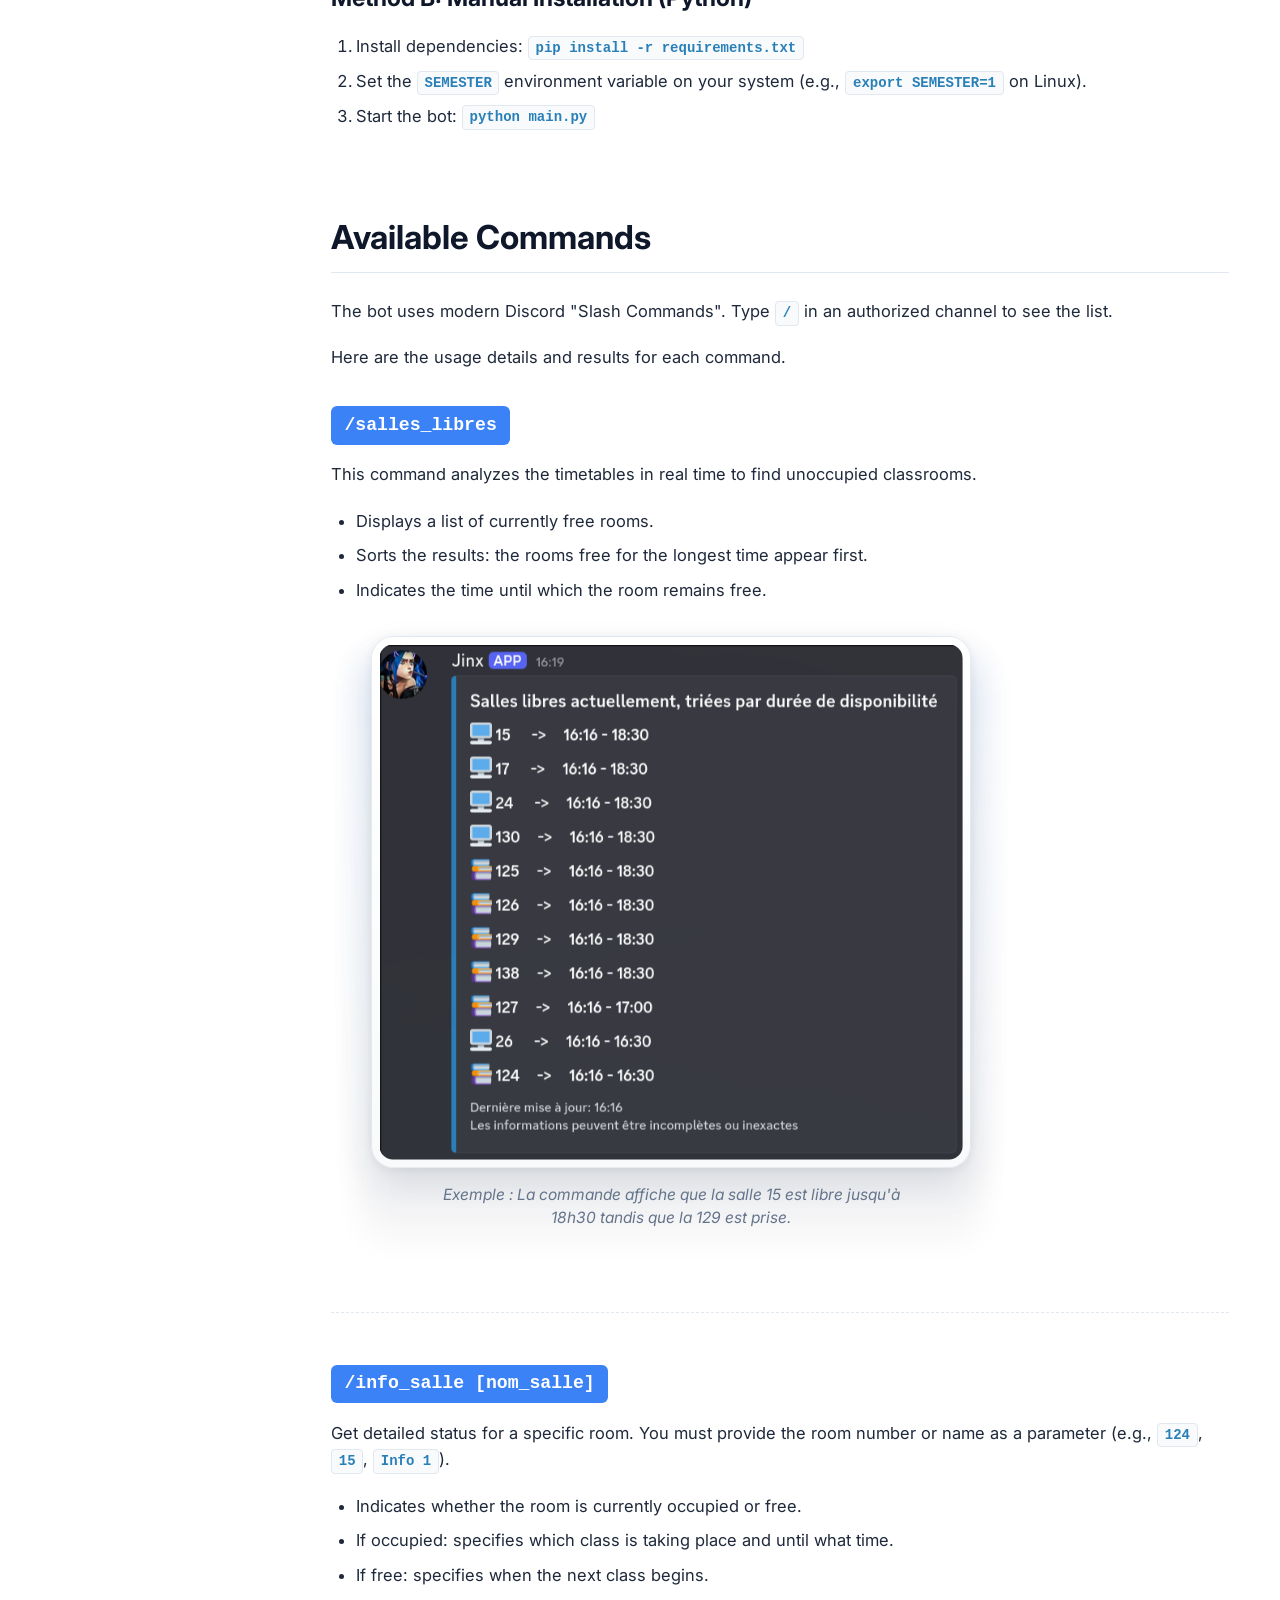
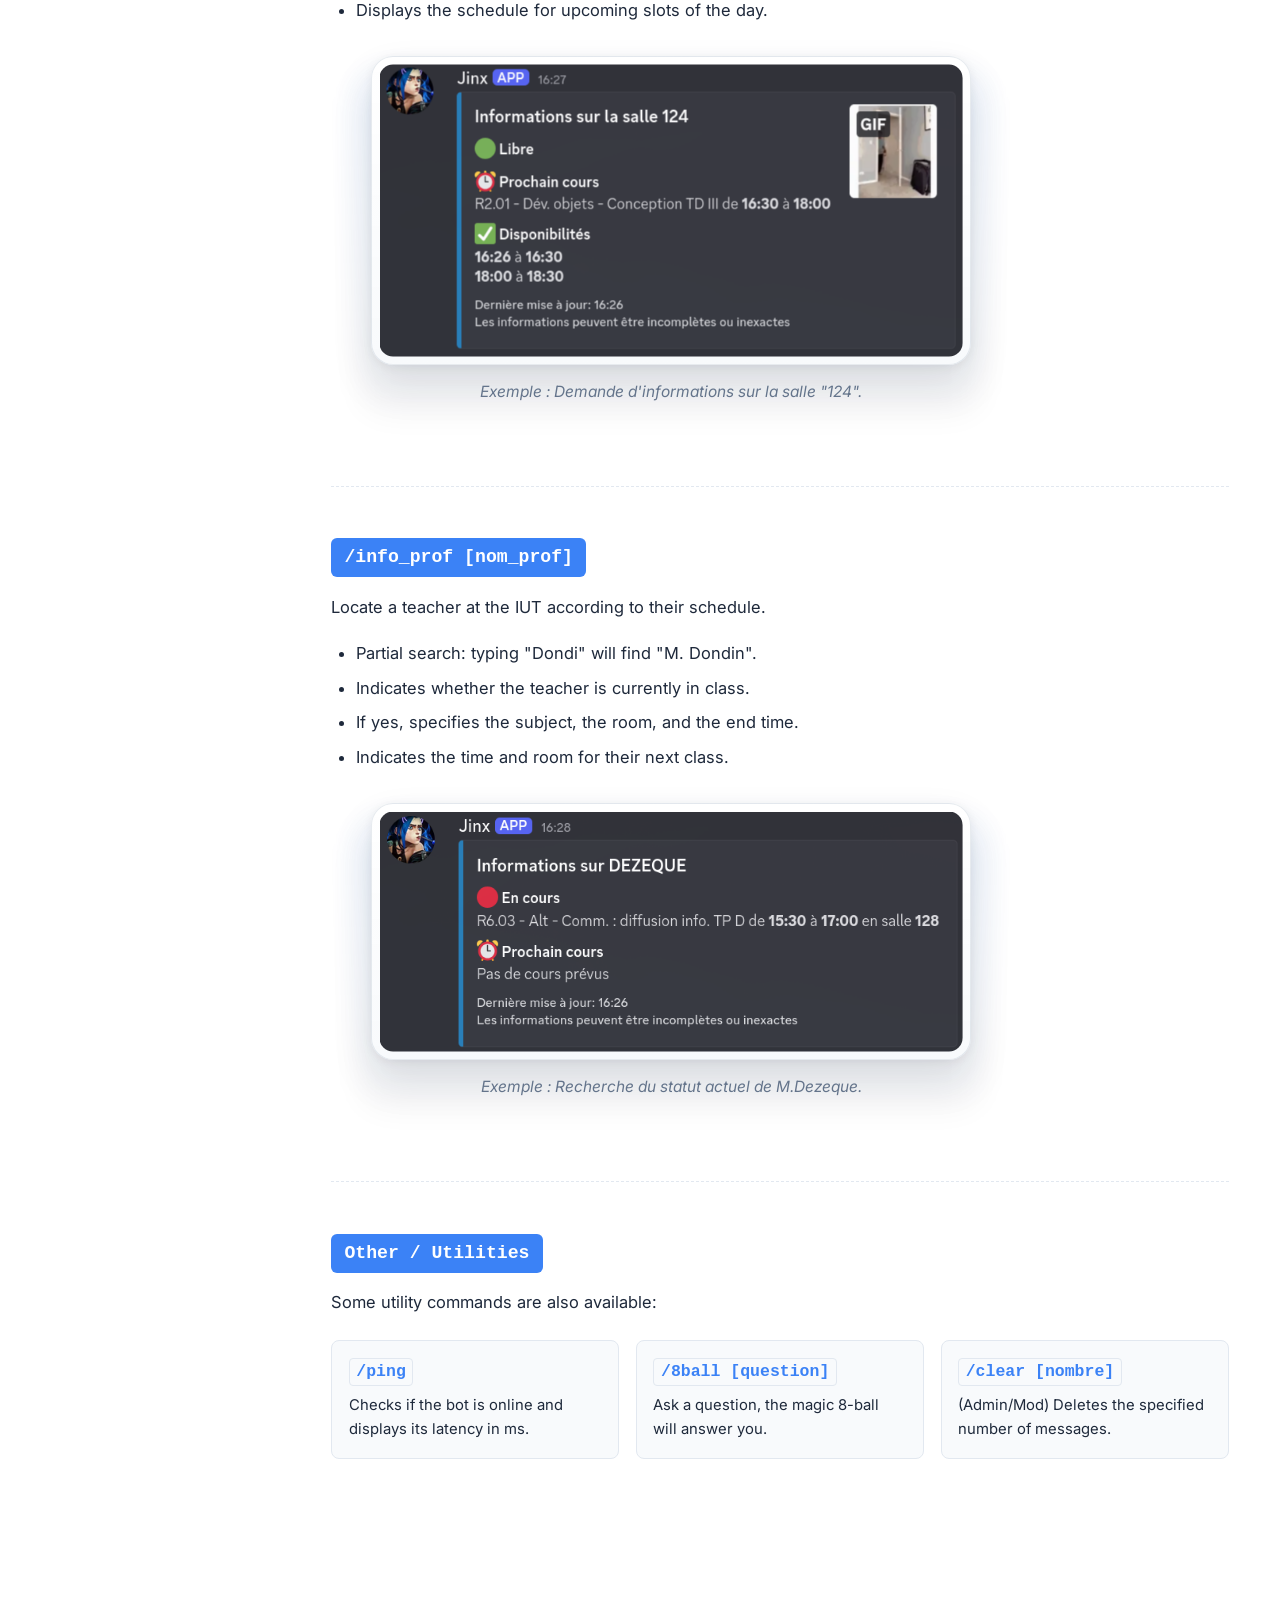
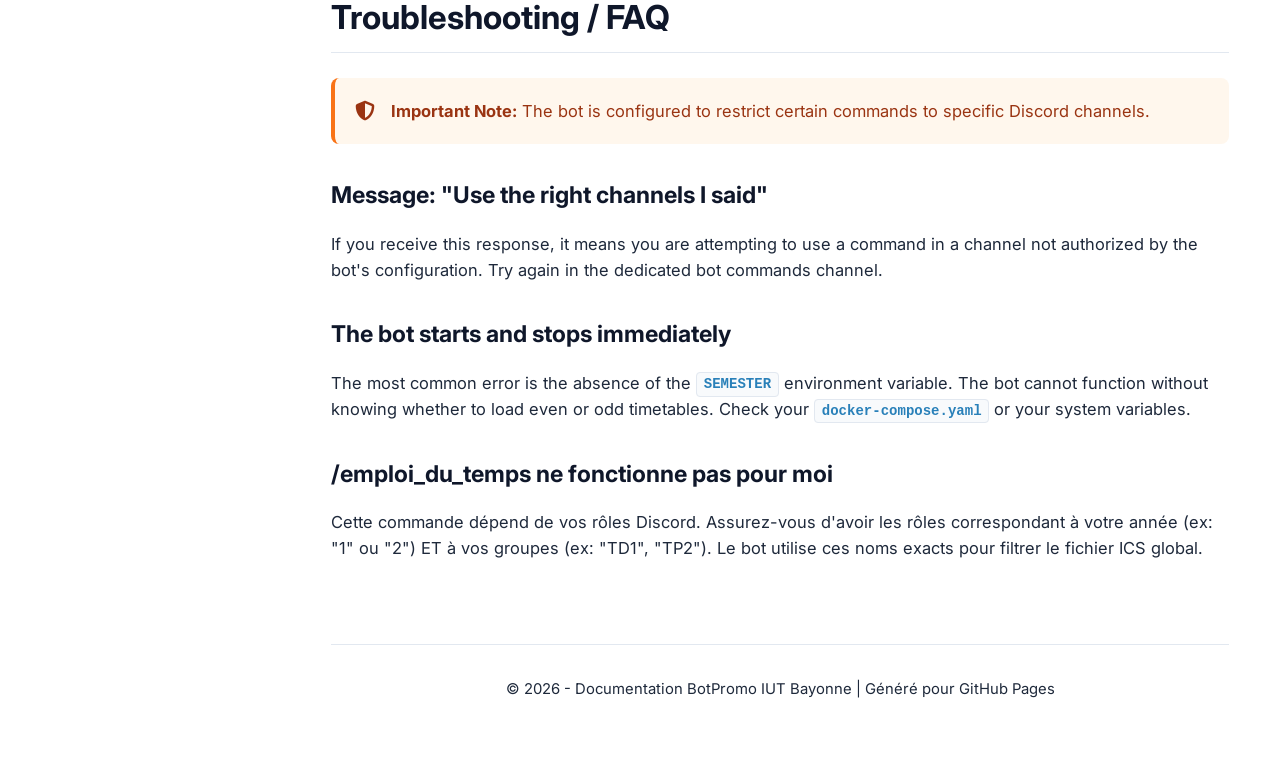
==== commit b6df4e9f: "Refonte mise en page avec images + lisibles & bannière" ====
--- a/docs/index.html
+++ b/docs/index.html
@@ -81,17 +81,37 @@
 
     <main class="main-content">
 
+        <header class="doc-hero">
+            <div class="doc-hero__content">
+                <span class="doc-hero__eyebrow" data-i18n="sidebar.doc">Documentation</span>
+                <h1 class="doc-hero__title">BotPromo</h1>
+                <p class="doc-hero__subtitle" data-i18n="sidebar.campus">IUT Bayonne - Anglet</p>
+                <div class="doc-hero__actions">
+                    <a href="#intro" class="doc-hero__button" data-i18n="hero.start">Commencer la lecture</a>
+                    <a href="technique.html" class="doc-hero__link">
+                        <i class="fas fa-code"></i>
+                        <span data-i18n="hero.tech">Documentation Technique</span>
+                    </a>
+                </div>
+            </div>
+        </header>
+
         <section id="intro">
             <h2 data-i18n="intro.titre">Introduction</h2>
             <p data-i18n-html="true" data-i18n="intro.p1">Bienvenue sur la documentation du <strong>BotPromo Jinx</strong>. Ce bot Discord est un outil développé spécifiquement pour faciliter la vie étudiante à l'IUT de Bayonne et du Pays Basque.</p>
             <p data-i18n="intro.p2">Le projet est une amélioration et la suite d'un projet similaire développé les années précédentes. Il a été créer pour faciliter l'accès aux informations sur les emplois du temps et la disponibilité des salles ainsi que l'emploi du temps des professeurs.</p>
             <p data-i18n="intro.p3">Il centralise des informations essentielles en temps réel : synchronisation des emplois du temps (via fichiers ICS), vérification de la disponibilité des salles informatiques et de TD, et consultation des créneaux des enseignants.</p>
+            <figure class="intro-figure">
+                <img src="images/botpromo-profile.png" alt="Capture du profil Discord de BotPromo">
+                <figcaption>Profil Discord du bot utilise dans le serveur.</figcaption>
+            </figure>
             <div class="alert alert-info">
                 <i class="fas fa-info-circle"></i>
                 <div data-i18n-html="true" data-i18n="intro.alertIntelligent">
-                    <strong>Intelligent :</strong> Le bot gère automatiquement les semaines paires/impaires et les groupes de TD/TP pour afficher les informations pertinentes.
-                </div>
-            </div>
+                    <strong>A savoir :</strong> Le bot gère automatiquement les semaines paires/impaires et les groupes de TD/TP pour afficher les informations pertinentes.
+                </div>
+            </div>
+            
         </section>
 
         <section id="prerequis">
@@ -192,7 +212,7 @@
 
                 <figure class="screenshot-figure">
                     <img src="images/salle_libre.png" alt="Résultat de la commande /salles_libres">
-                    <figcaption>Exemple : La commande affiche que la salle 124 est libre jusqu'à 16h30.</figcaption>
+                    <figcaption>Exemple : La commande affiche que la salle 15 est libre jusqu'à 18h30 tandis que la 129 est prise.</figcaption>
                 </figure>
             </div>
 
--- a/docs/style.css
+++ b/docs/style.css
@@ -32,6 +32,7 @@
 }
 
 html {
+    font-size: 103.125%;
     scroll-behavior: smooth;
 }
 
@@ -123,8 +124,121 @@
 .main-content {
     flex: 1;
     margin-left: 280px;
-    padding: 4rem;
-    max-width: 1000px;
+    width: calc(100% - 280px);
+    max-width: none;
+    padding: 4rem clamp(2.5rem, 4vw, 4rem);
+}
+
+.main-content > * {
+    max-width: 1040px;
+    margin-left: auto;
+    margin-right: auto;
+}
+
+.doc-hero {
+    position: relative;
+    display: flex;
+    align-items: flex-end;
+    min-height: 260px;
+    margin-bottom: 4rem;
+    padding: 2rem;
+    border-radius: 24px;
+    overflow: hidden;
+    background:
+        linear-gradient(135deg, rgba(15, 23, 42, 0.18), rgba(15, 23, 42, 0.78)),
+        url("images/baniere.jpg") center center / cover no-repeat;
+    box-shadow: 0 24px 60px rgba(15, 23, 42, 0.18);
+}
+
+.doc-hero::after {
+    content: "";
+    position: absolute;
+    inset: 0;
+    background:
+        linear-gradient(180deg, rgba(255, 255, 255, 0.05), transparent 40%),
+        linear-gradient(0deg, rgba(15, 23, 42, 0.15), transparent 55%);
+    pointer-events: none;
+}
+
+.doc-hero__content {
+    position: relative;
+    z-index: 1;
+    max-width: 32rem;
+    color: #f8fafc;
+}
+
+.doc-hero__eyebrow {
+    display: inline-flex;
+    align-items: center;
+    margin-bottom: 1rem;
+    padding: 0.35rem 0.8rem;
+    border: 1px solid rgba(255, 255, 255, 0.24);
+    border-radius: 999px;
+    background: rgba(15, 23, 42, 0.25);
+    backdrop-filter: blur(10px);
+    font-size: 0.82rem;
+    font-weight: 700;
+    letter-spacing: 0.08em;
+    text-transform: uppercase;
+}
+
+.doc-hero__title {
+    margin-bottom: 0.4rem;
+    font-size: clamp(2.6rem, 5vw, 4.4rem);
+    line-height: 0.95;
+    color: #ffffff;
+    border: none;
+}
+
+.doc-hero__subtitle {
+    margin-bottom: 1.5rem;
+    color: rgba(248, 250, 252, 0.88);
+    font-size: 1.05rem;
+}
+
+.doc-hero__actions {
+    display: flex;
+    flex-wrap: wrap;
+    gap: 0.9rem;
+}
+
+.doc-hero__button,
+.doc-hero__link {
+    display: inline-flex;
+    align-items: center;
+    gap: 0.6rem;
+    min-height: 46px;
+    padding: 0.8rem 1.15rem;
+    border-radius: 999px;
+    border: 1px solid rgba(255, 255, 255, 0.16);
+    color: #ffffff;
+    font-weight: 600;
+    text-decoration: none;
+    transition: transform 0.2s ease, background-color 0.2s ease, border-color 0.2s ease;
+}
+
+.doc-hero__button {
+    background: rgba(59, 130, 246, 0.92);
+}
+
+.doc-hero__link {
+    background: rgba(15, 23, 42, 0.28);
+    backdrop-filter: blur(10px);
+}
+
+.doc-hero__button:hover,
+.doc-hero__link:hover {
+    transform: translateY(-1px);
+    text-decoration: none;
+}
+
+.doc-hero__button:hover {
+    background: rgba(37, 99, 235, 0.95);
+}
+
+.doc-hero__link:hover {
+    border-color: rgba(255, 255, 255, 0.3);
+    background: rgba(15, 23, 42, 0.42);
 }
 
 section {
@@ -274,35 +388,118 @@
 }
 
 .screenshot-figure {
+    position: relative;
     margin: 2rem 0;
-    border: 1px solid var(--border-color);
-    border-radius: 10px;
-    overflow: hidden;
-    box-shadow: 0 10px 15px -3px rgba(0, 0, 0, 0.1),
-                0 4px 6px -2px rgba(0, 0, 0, 0.05);
-    background: var(--sidebar-bg);
+    border: none;
+    border-radius: 28px;
+    overflow: visible;
+    box-shadow: none;
+    background: transparent;
+    max-width: 680px;
+}
+
+.screenshot-figure::before,
+.intro-figure::before {
+    content: "";
+    position: absolute;
+    inset: 1.25rem 1.75rem -0.75rem;
+    border-radius: 24px;
+    background: linear-gradient(180deg, rgba(59, 130, 246, 0.12), rgba(15, 23, 42, 0.04));
+    filter: blur(18px);
+    opacity: 0.9;
+    z-index: 0;
+    pointer-events: none;
 }
 
 .screenshot-figure img {
+    position: relative;
+    z-index: 1;
     width: 100%;
     height: auto;
     display: block;
-    min-height: 200px;
-    background-color: #ddd;
-    object-fit: cover;
+    max-width: 600px;
+    margin: 0 auto;
+    padding: 0.45rem;
+    border: 1px solid rgba(148, 163, 184, 0.22);
+    border-radius: 22px;
+    background:
+        linear-gradient(180deg, rgba(255, 255, 255, 0.94), rgba(248, 250, 252, 0.98));
+    box-shadow:
+        0 20px 40px rgba(15, 23, 42, 0.12),
+        0 2px 10px rgba(15, 23, 42, 0.06);
+    object-fit: contain;
 }
 
 [data-theme="dark"] .screenshot-figure img {
-    background-color: #334155;
+    border-color: rgba(148, 163, 184, 0.18);
+    background:
+        linear-gradient(180deg, rgba(30, 41, 59, 0.94), rgba(15, 23, 42, 0.98));
+    box-shadow:
+        0 22px 44px rgba(2, 6, 23, 0.38),
+        0 2px 12px rgba(2, 6, 23, 0.24);
 }
 
 .screenshot-figure figcaption {
-    padding: 1rem;
-    font-size: 0.9rem;
+    position: relative;
+    z-index: 1;
+    max-width: 480px;
+    margin: 0.9rem auto 0;
+    padding: 0;
+    font-size: 0.94rem;
     color: var(--text-light);
     text-align: center;
-    border-top: 1px solid var(--border-color);
     font-style: italic;
+    line-height: 1.5;
+}
+
+.intro-figure {
+    position: relative;
+    margin: 2rem 0;
+    border: none;
+    border-radius: 28px;
+    overflow: visible;
+    background: transparent;
+    box-shadow: none;
+    max-width: 520px;
+}
+
+.intro-figure img {
+    position: relative;
+    z-index: 1;
+    display: block;
+    width: 100%;
+    max-width: 420px;
+    margin: 0 auto;
+    height: auto;
+    padding: 0.45rem;
+    border: 1px solid rgba(148, 163, 184, 0.22);
+    border-radius: 24px;
+    background:
+        linear-gradient(180deg, rgba(255, 255, 255, 0.95), rgba(248, 250, 252, 0.98));
+    box-shadow:
+        0 20px 36px rgba(15, 23, 42, 0.12),
+        0 2px 10px rgba(15, 23, 42, 0.06);
+}
+
+[data-theme="dark"] .intro-figure img {
+    border-color: rgba(148, 163, 184, 0.18);
+    background:
+        linear-gradient(180deg, rgba(30, 41, 59, 0.94), rgba(15, 23, 42, 0.98));
+    box-shadow:
+        0 22px 42px rgba(2, 6, 23, 0.4),
+        0 2px 12px rgba(2, 6, 23, 0.22);
+}
+
+.intro-figure figcaption {
+    position: relative;
+    z-index: 1;
+    max-width: 320px;
+    margin: 0.85rem auto 0;
+    padding: 0;
+    text-align: center;
+    color: var(--text-light);
+    font-size: 0.95rem;
+    line-height: 1.5;
 }
 
 .util-card {
@@ -486,8 +683,20 @@
     }
     .main-content {
         margin-left: 0;
+        width: 100%;
         padding: 2rem;
         padding-top: 6rem;
+    }
+    .main-content > * {
+        max-width: 100%;
+    }
+    .doc-hero {
+        min-height: 220px;
+        padding: 1.75rem 1.5rem;
+        margin-bottom: 3rem;
+    }
+    .doc-hero__title {
+        font-size: clamp(2.2rem, 10vw, 3.4rem);
     }
     .menu-toggle {
         display: block;
@@ -500,3 +709,31 @@
         right: 7.8rem;
     }
 }
+
+@media (max-width: 600px) {
+    .doc-hero {
+        min-height: 240px;
+        border-radius: 20px;
+        align-items: flex-end;
+    }
+    .doc-hero__subtitle {
+        font-size: 0.95rem;
+    }
+    .doc-hero__actions {
+        flex-direction: column;
+        align-items: stretch;
+    }
+    .doc-hero__button,
+    .doc-hero__link {
+        justify-content: center;
+        width: 100%;
+    }
+    .screenshot-figure,
+    .intro-figure {
+        max-width: 100%;
+    }
+    .screenshot-figure img,
+    .intro-figure img {
+        max-width: 100%;
+    }
+}
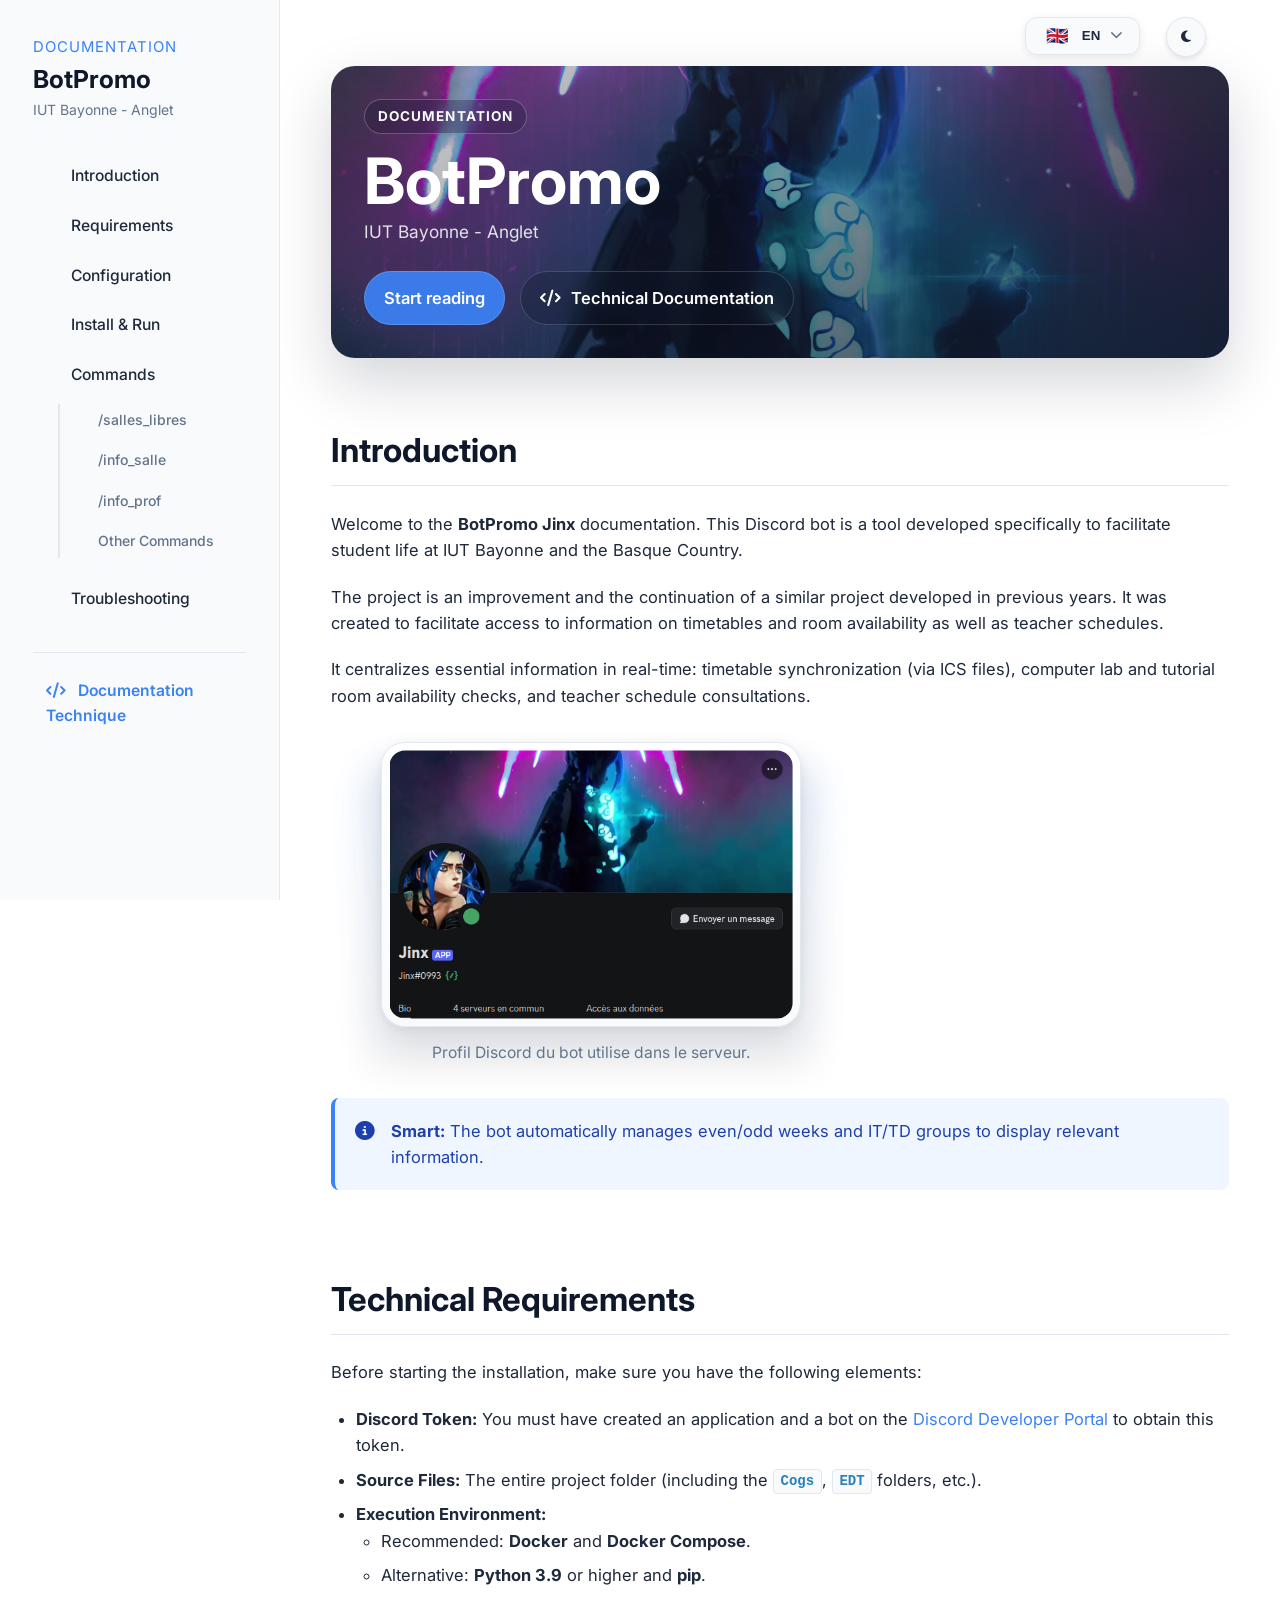
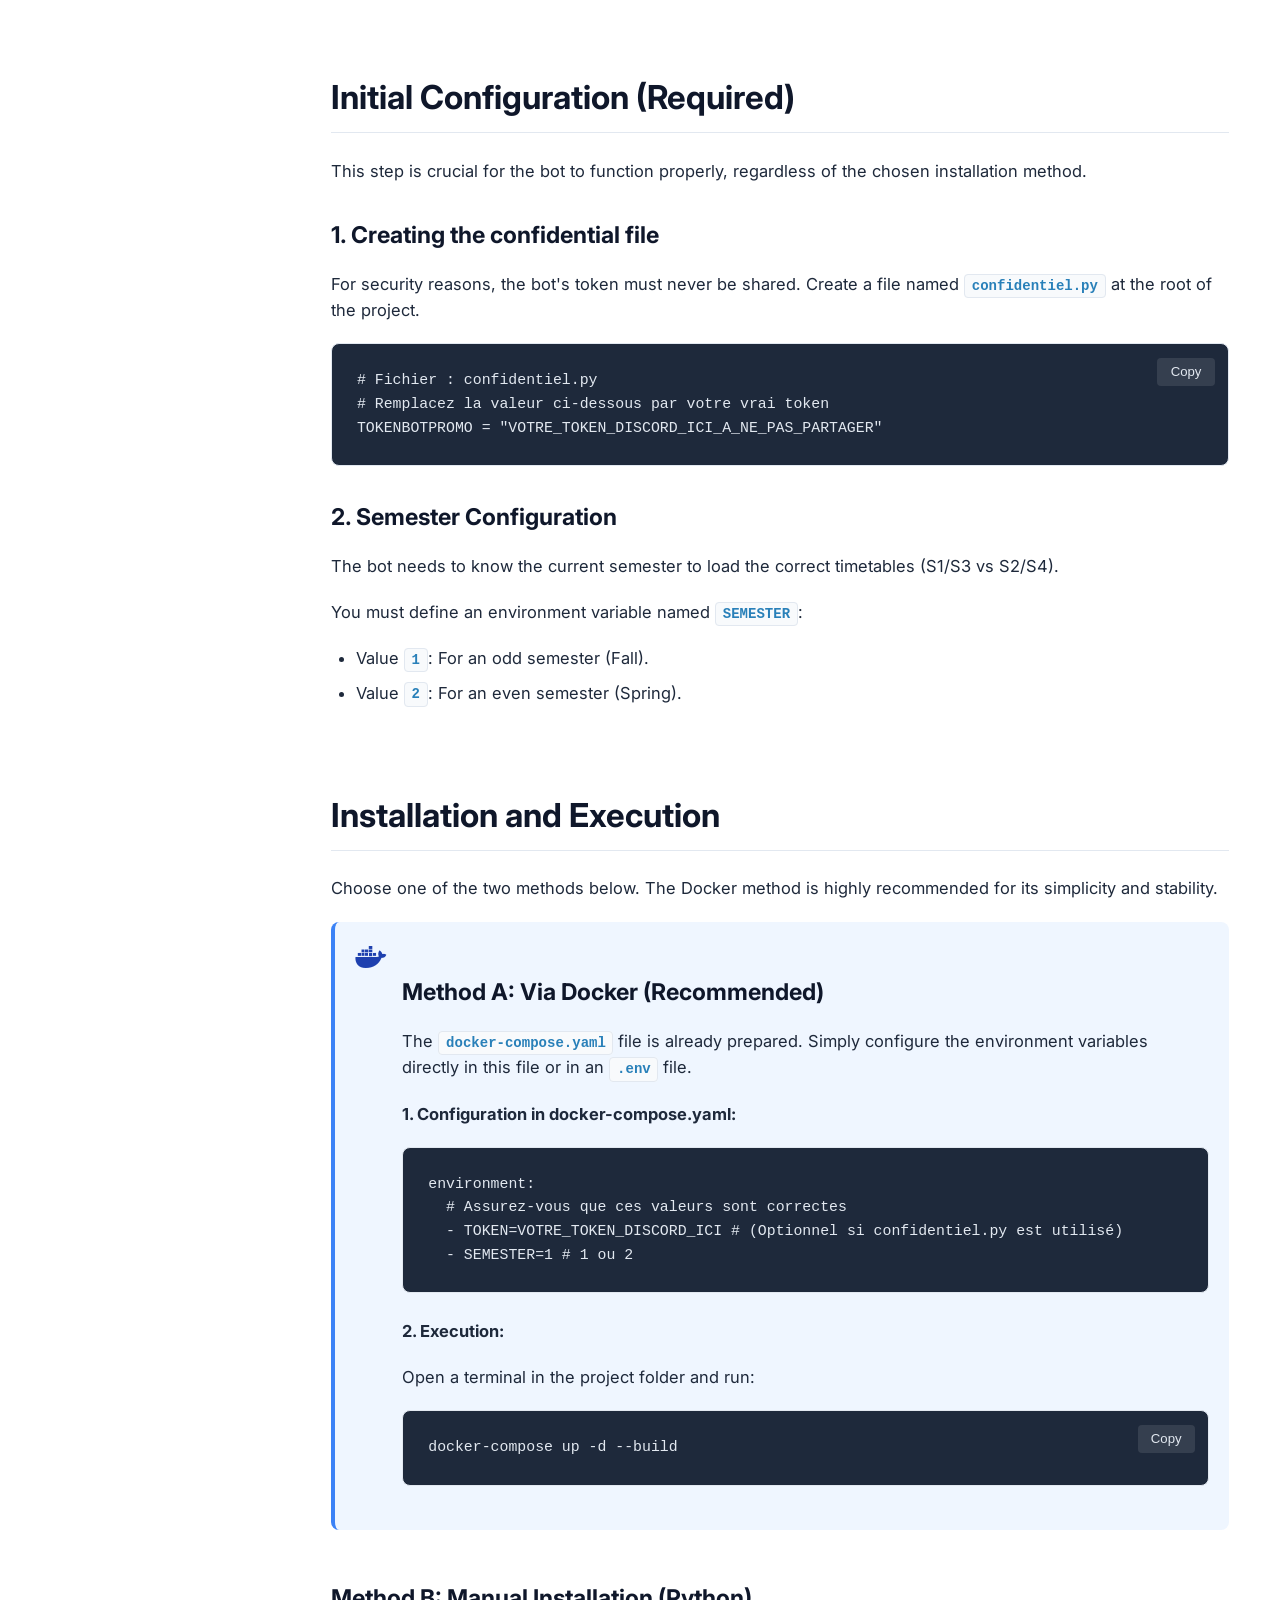
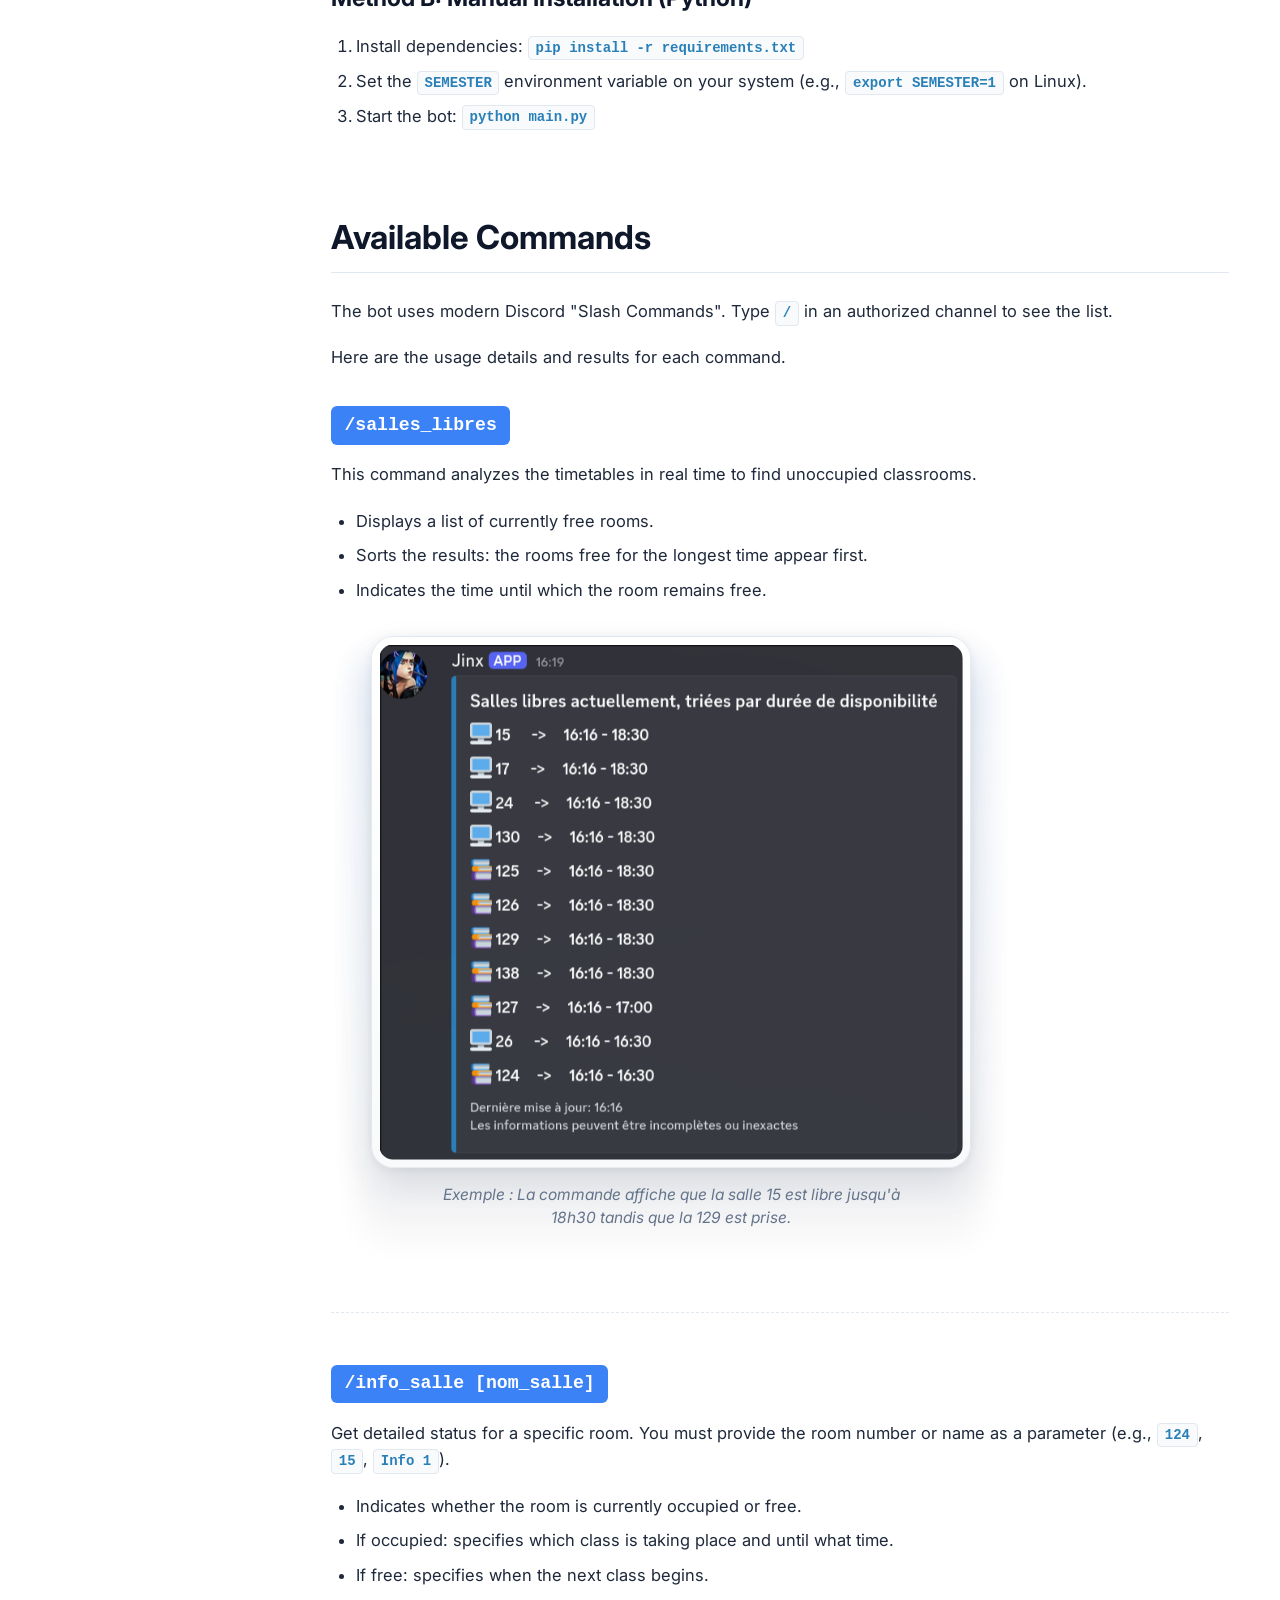
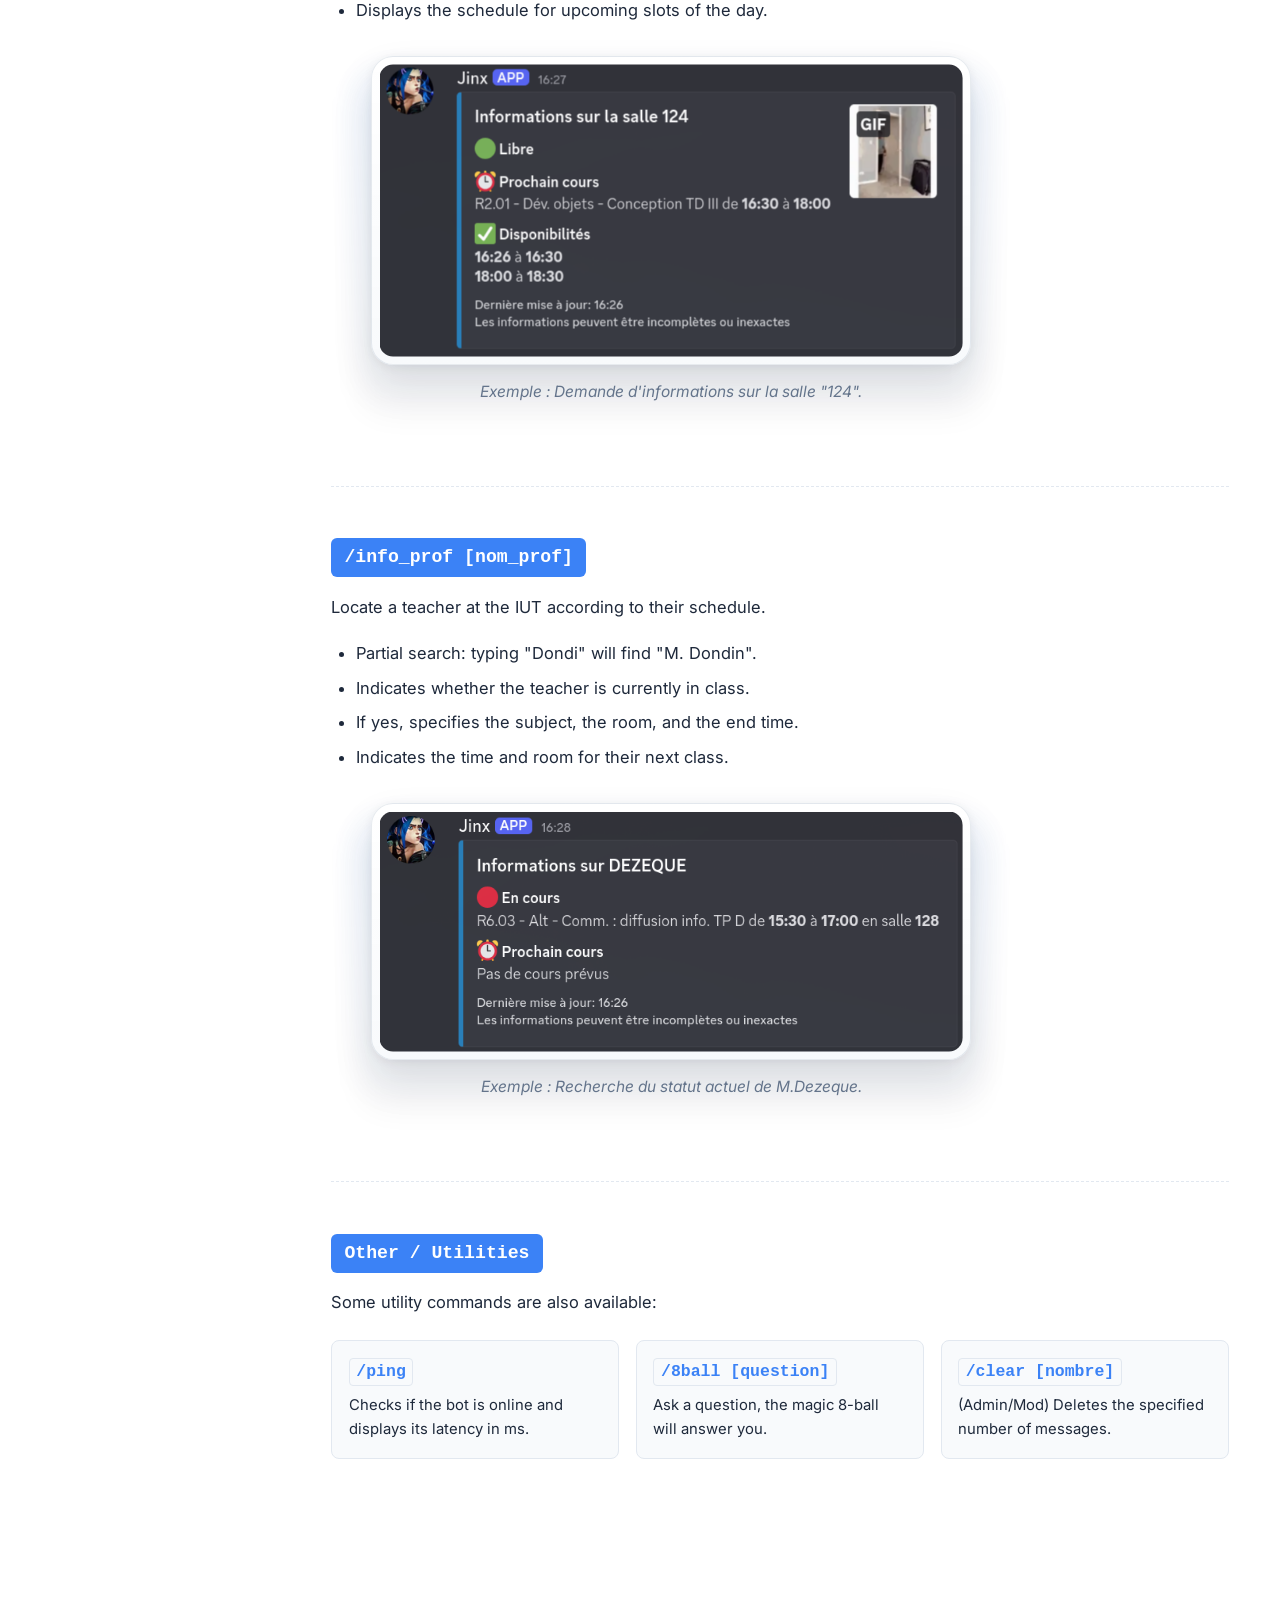
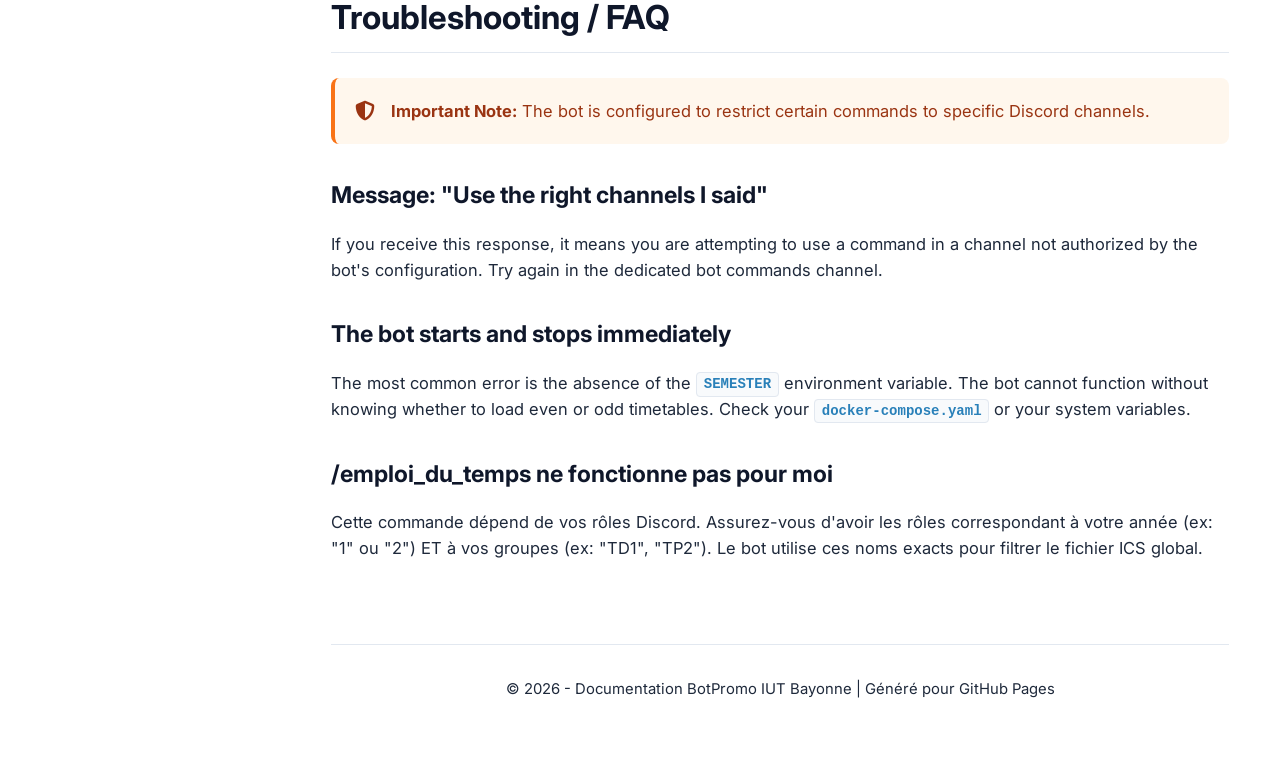
==== commit 550caa09: "Retrait problèmes mise en forme erreurs <code>" ====
--- a/docs/index.html
+++ b/docs/index.html
@@ -172,14 +172,14 @@
                         Le fichier <code>docker-compose.yaml</code> est déjà prêt. Il vous suffit de configurer les variables d'environnement directement dans ce fichier ou dans un fichier <code>.env</code>.
                     </p>
 
-                    <p data-i18n="install.pA2"><strong>1. Configuration dans docker-compose.yaml :</strong></p>
+                    <p data-i18n-html="true" data-i18n="install.pA2"><strong>1. Configuration dans docker-compose.yaml :</strong></p>
 
                     <pre><code class="language-yaml">environment:
   # Assurez-vous que ces valeurs sont correctes
   - TOKEN=VOTRE_TOKEN_DISCORD_ICI # (Optionnel si confidentiel.py est utilisé)
   - SEMESTER=1 # 1 ou 2</code></pre>
 
-                    <p data-i18n="install.pA3"><strong>2. Lancement :</strong></p>
+                    <p data-i18n-html="true" data-i18n="install.pA3"><strong>2. Lancement :</strong></p>
                     <p data-i18n="install.pA4">Ouvrez un terminal dans le dossier du projet et exécutez :</p>
 
                     <pre><code class="language-bash">docker-compose up -d --build</code><button class="copy-btn" data-i18n="ui.copy">Copier</button></pre>
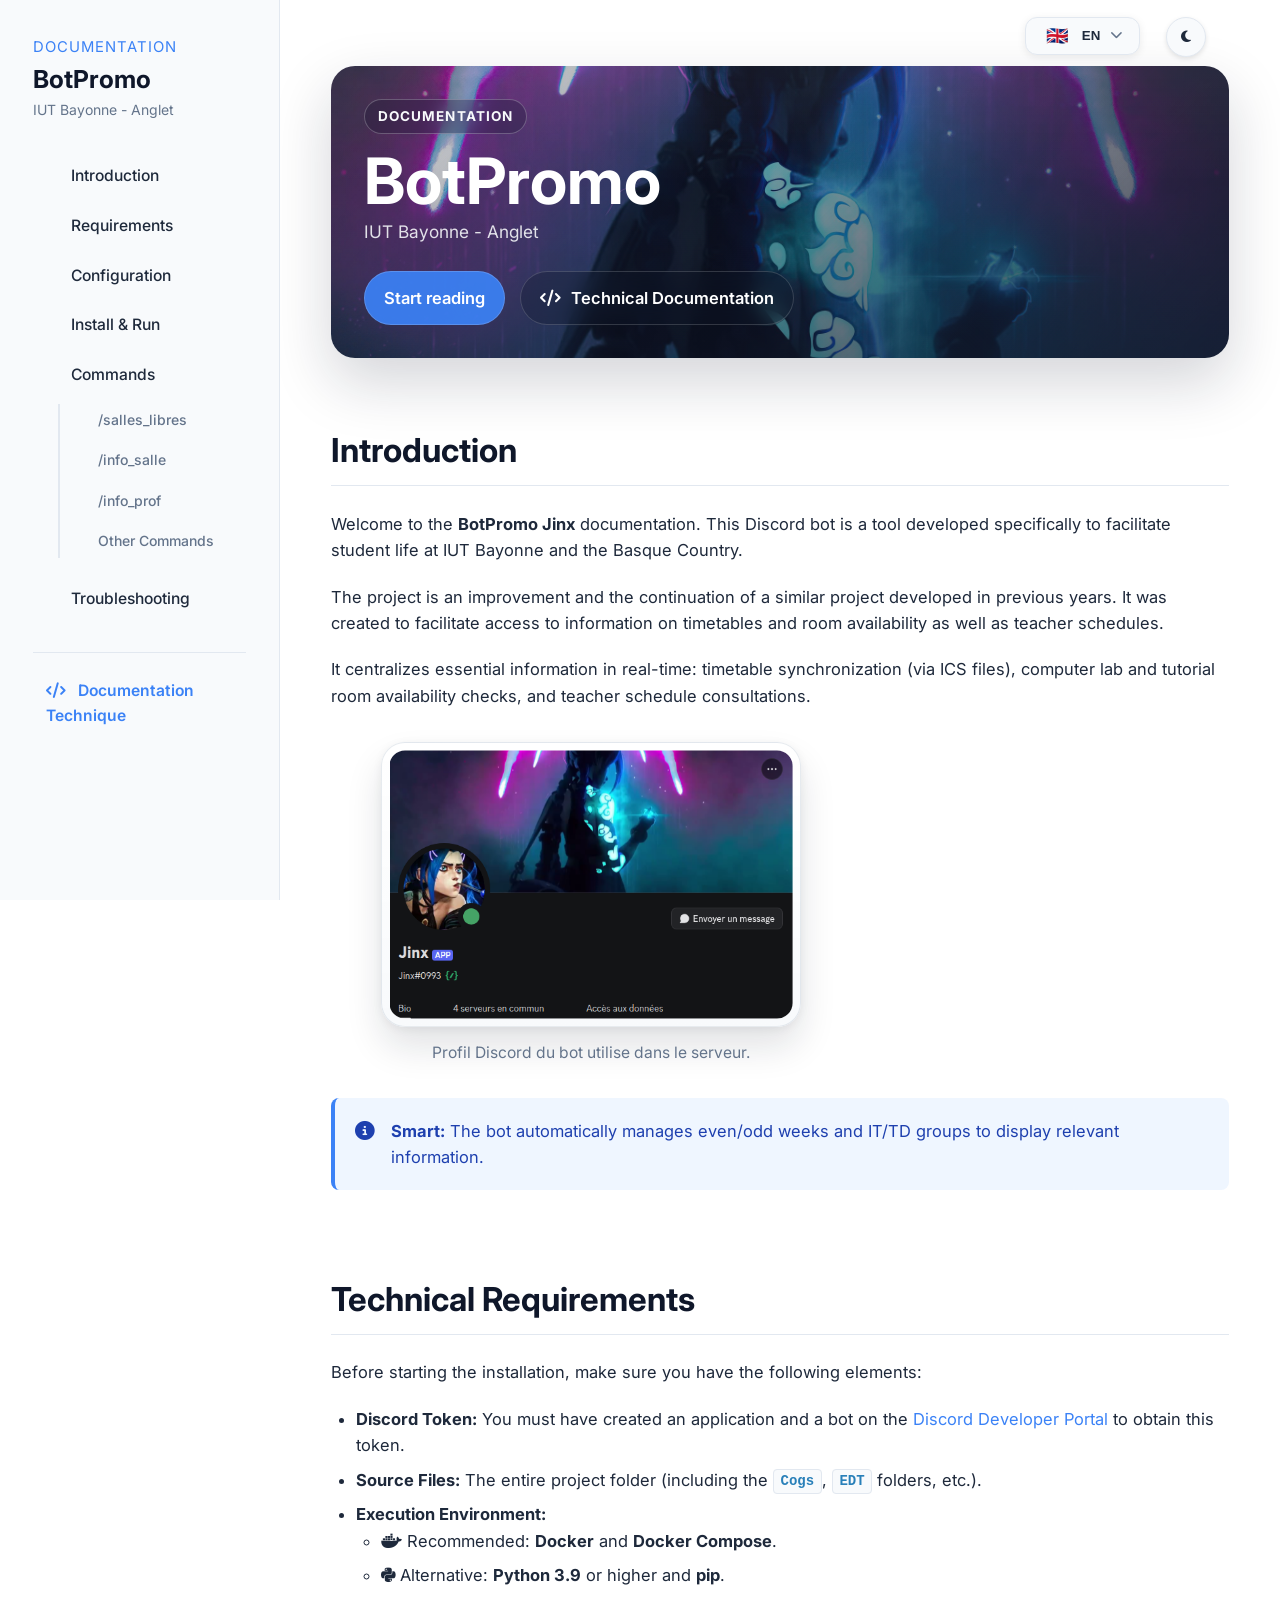
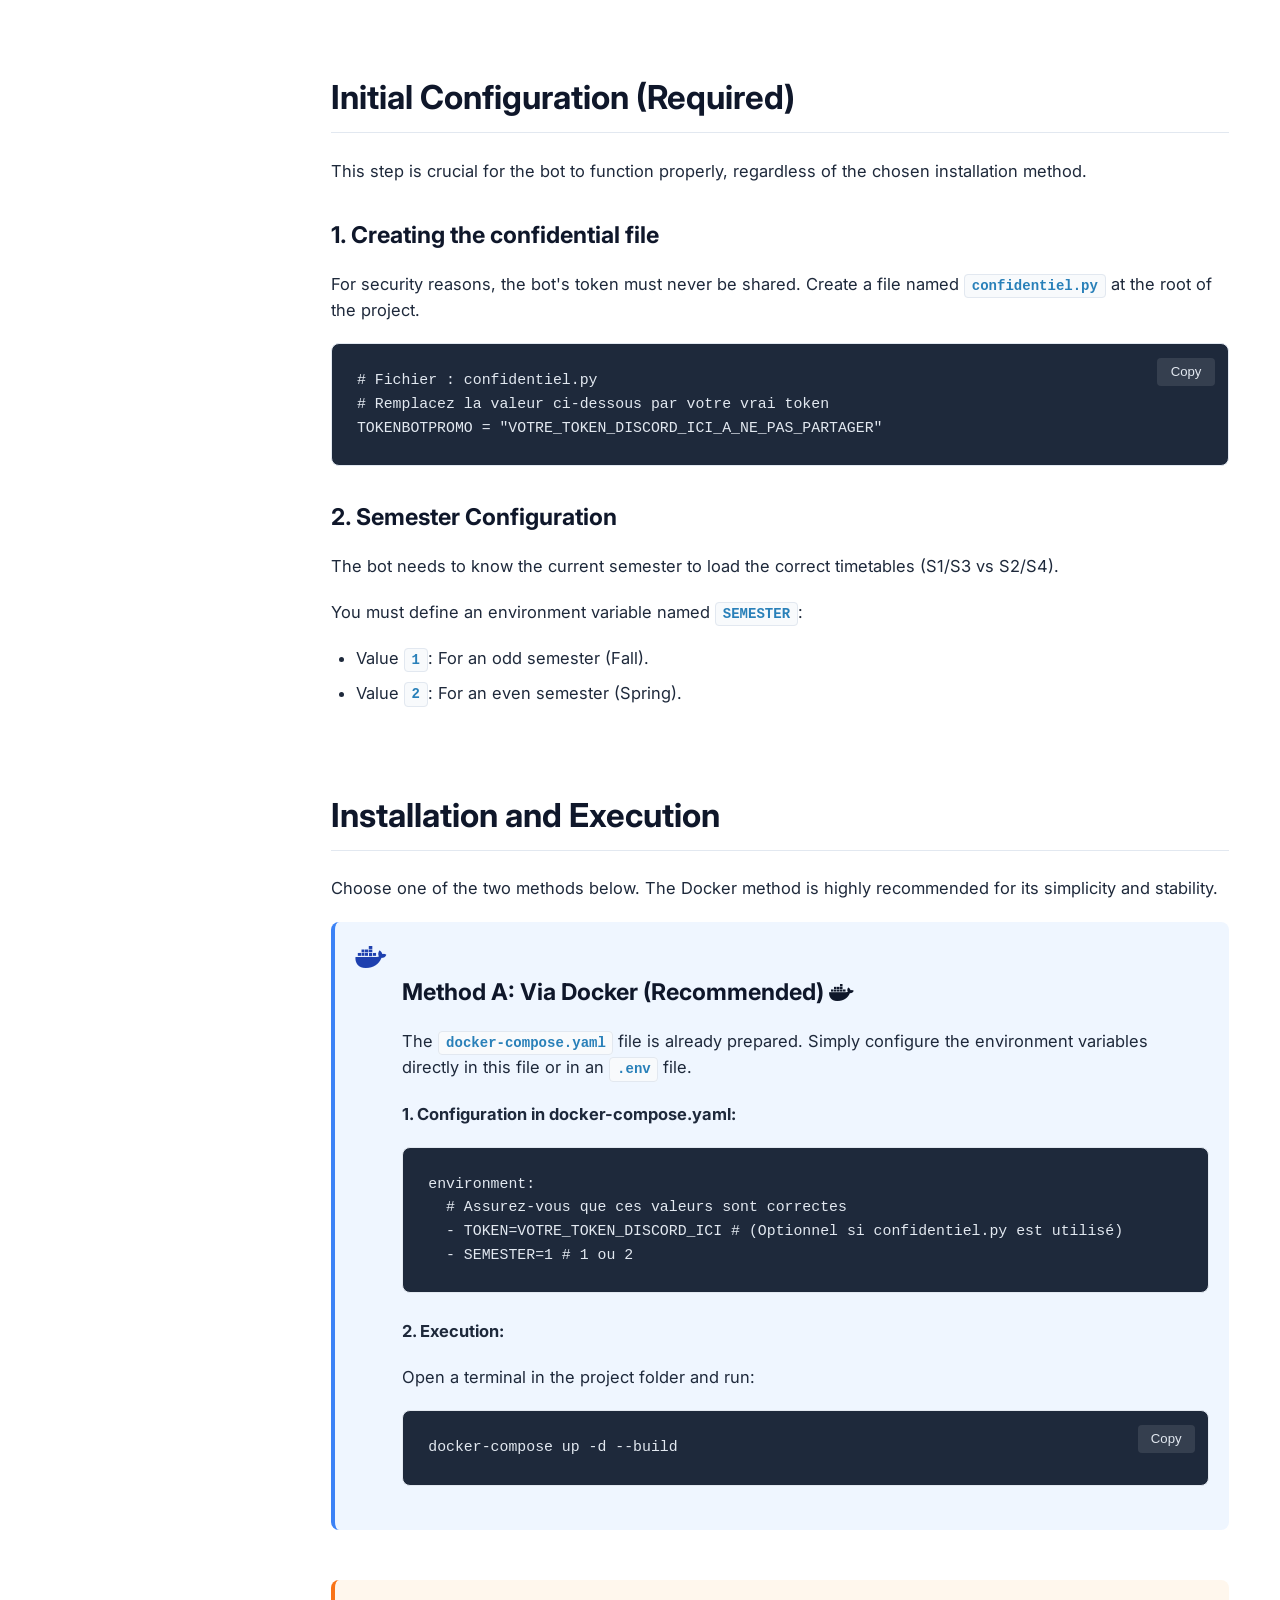
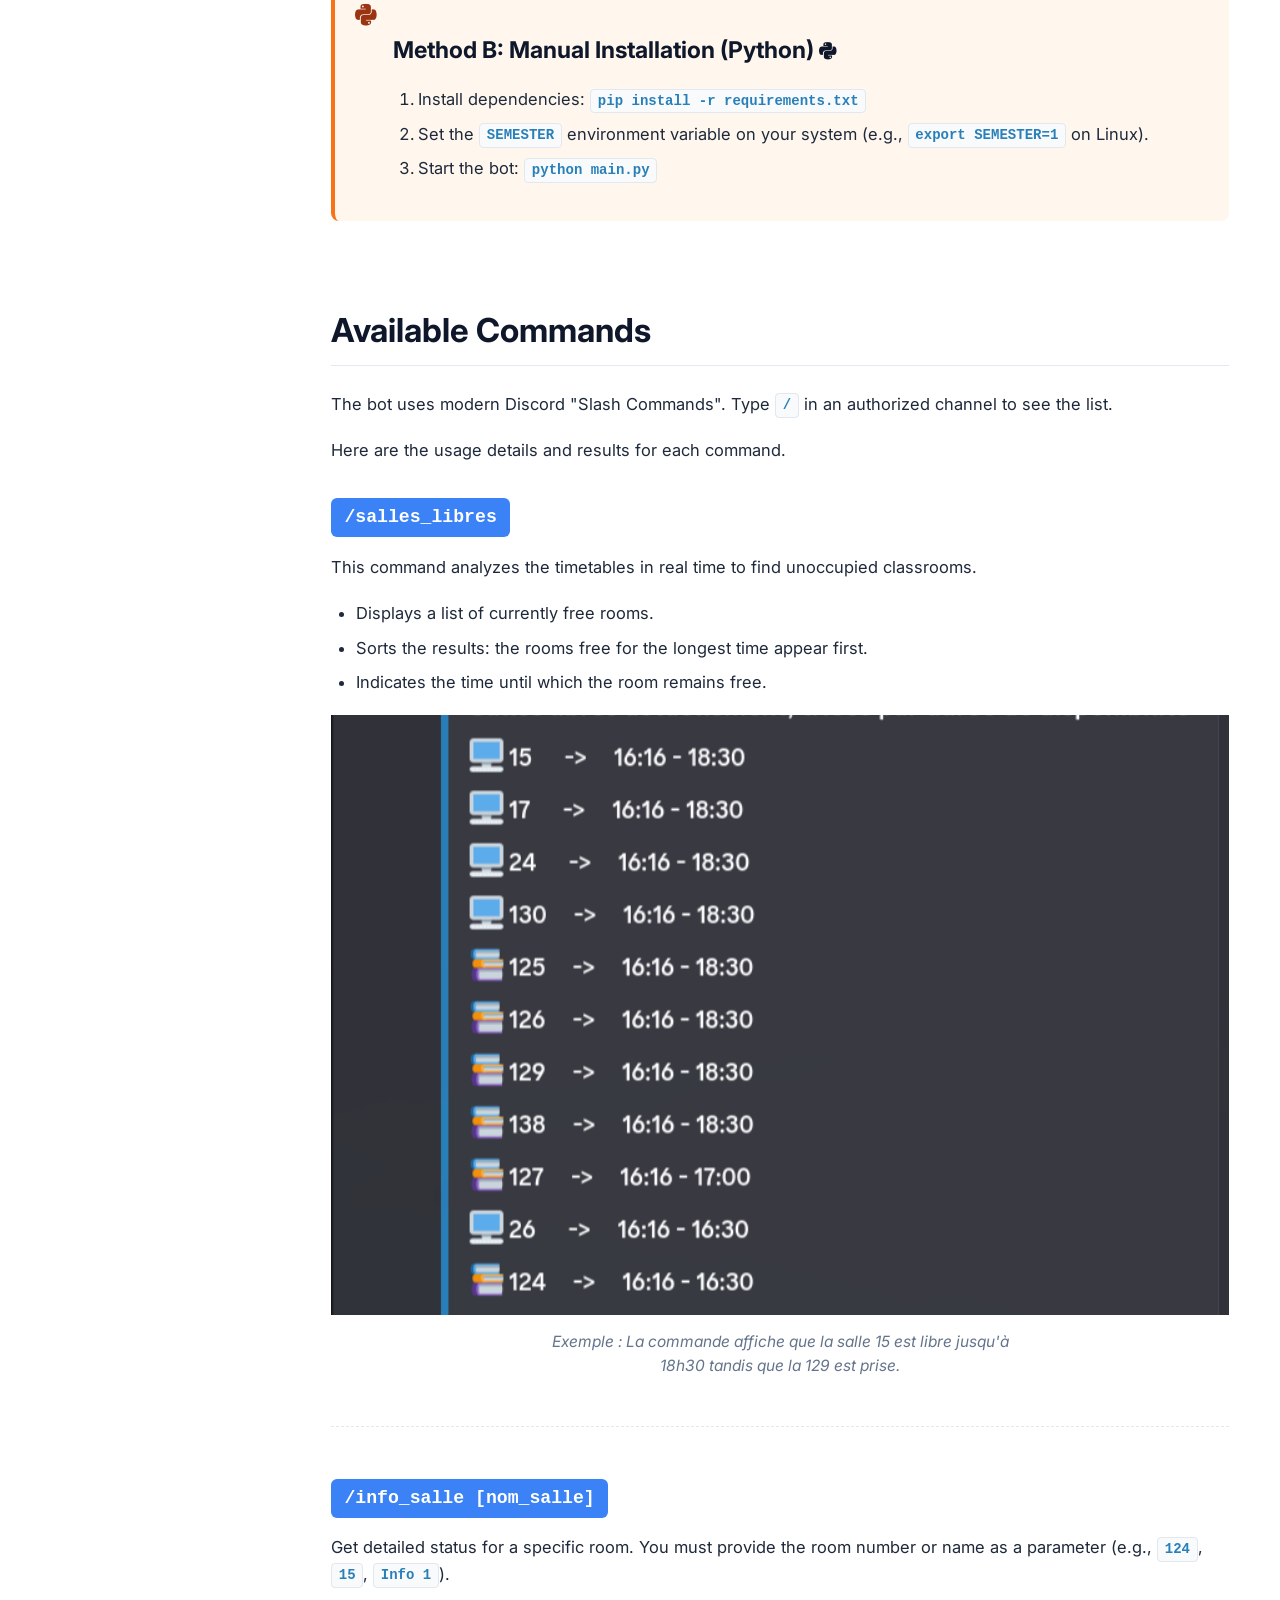
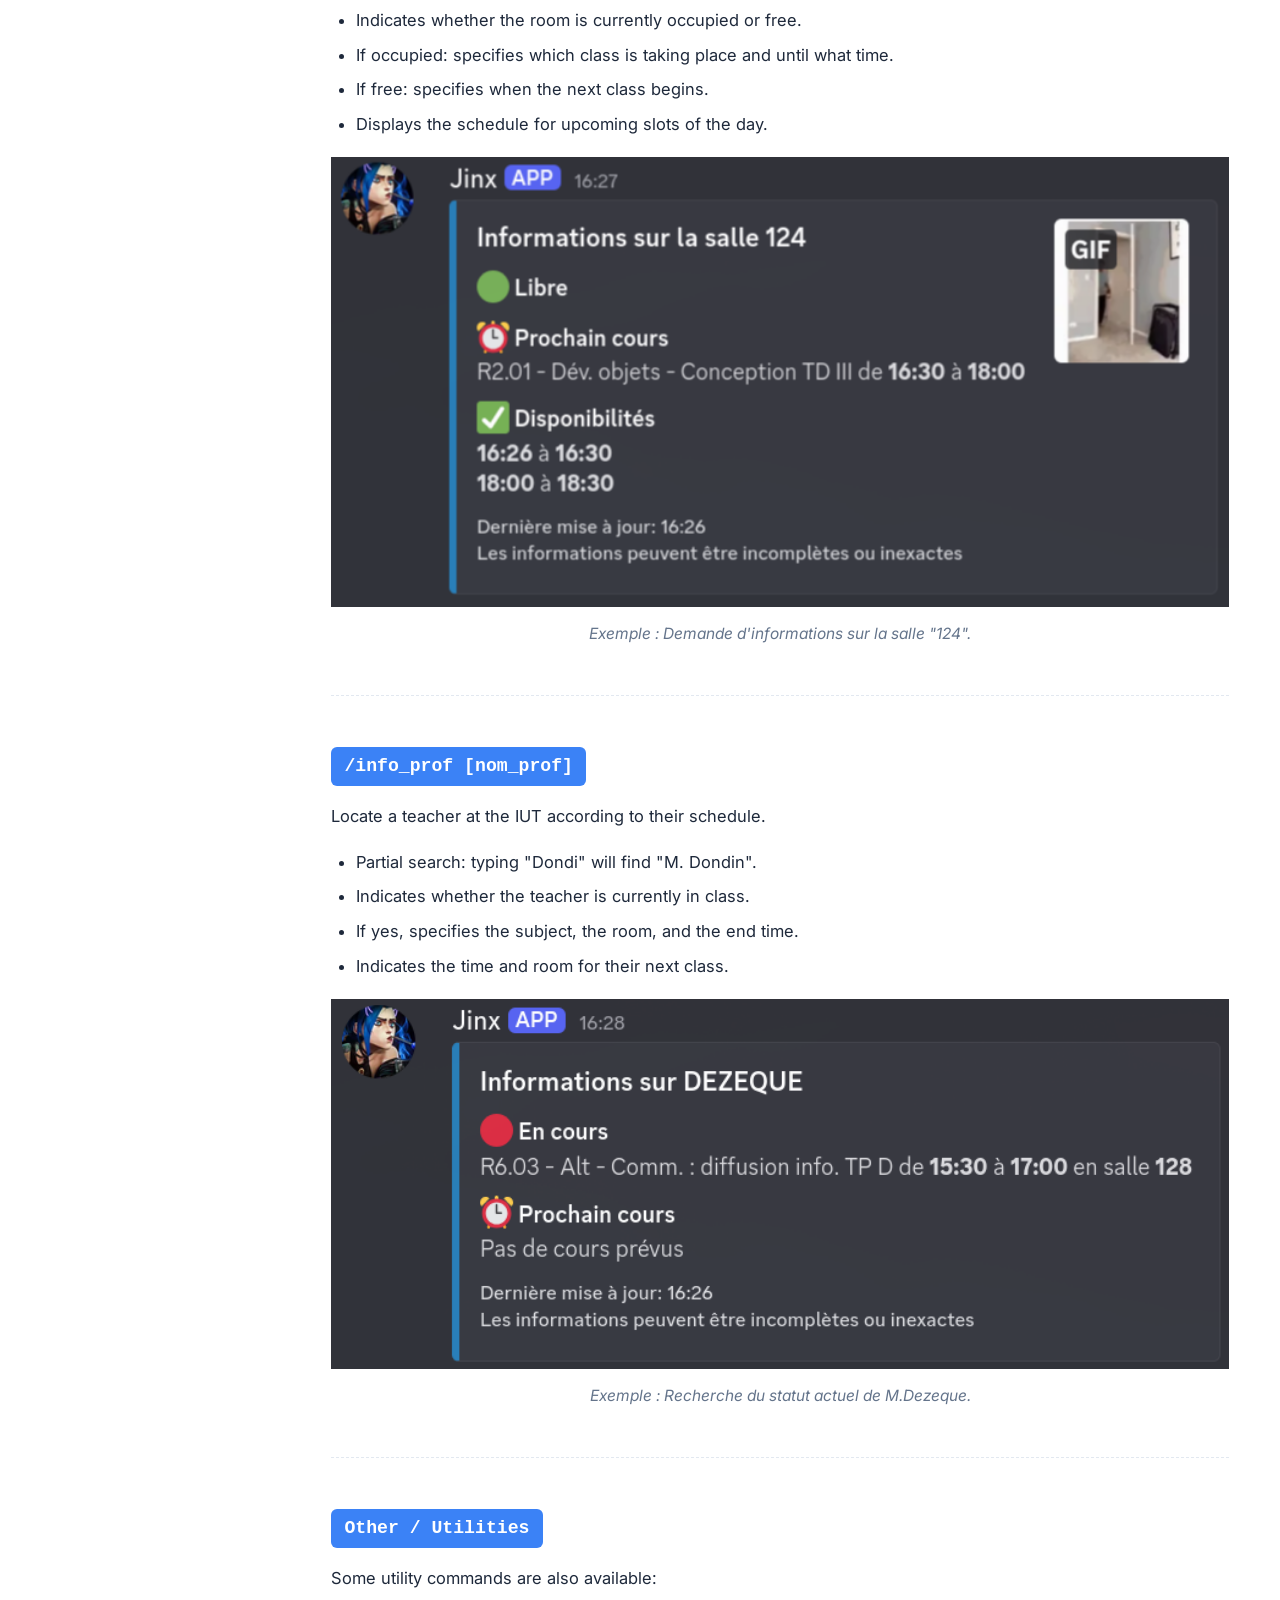
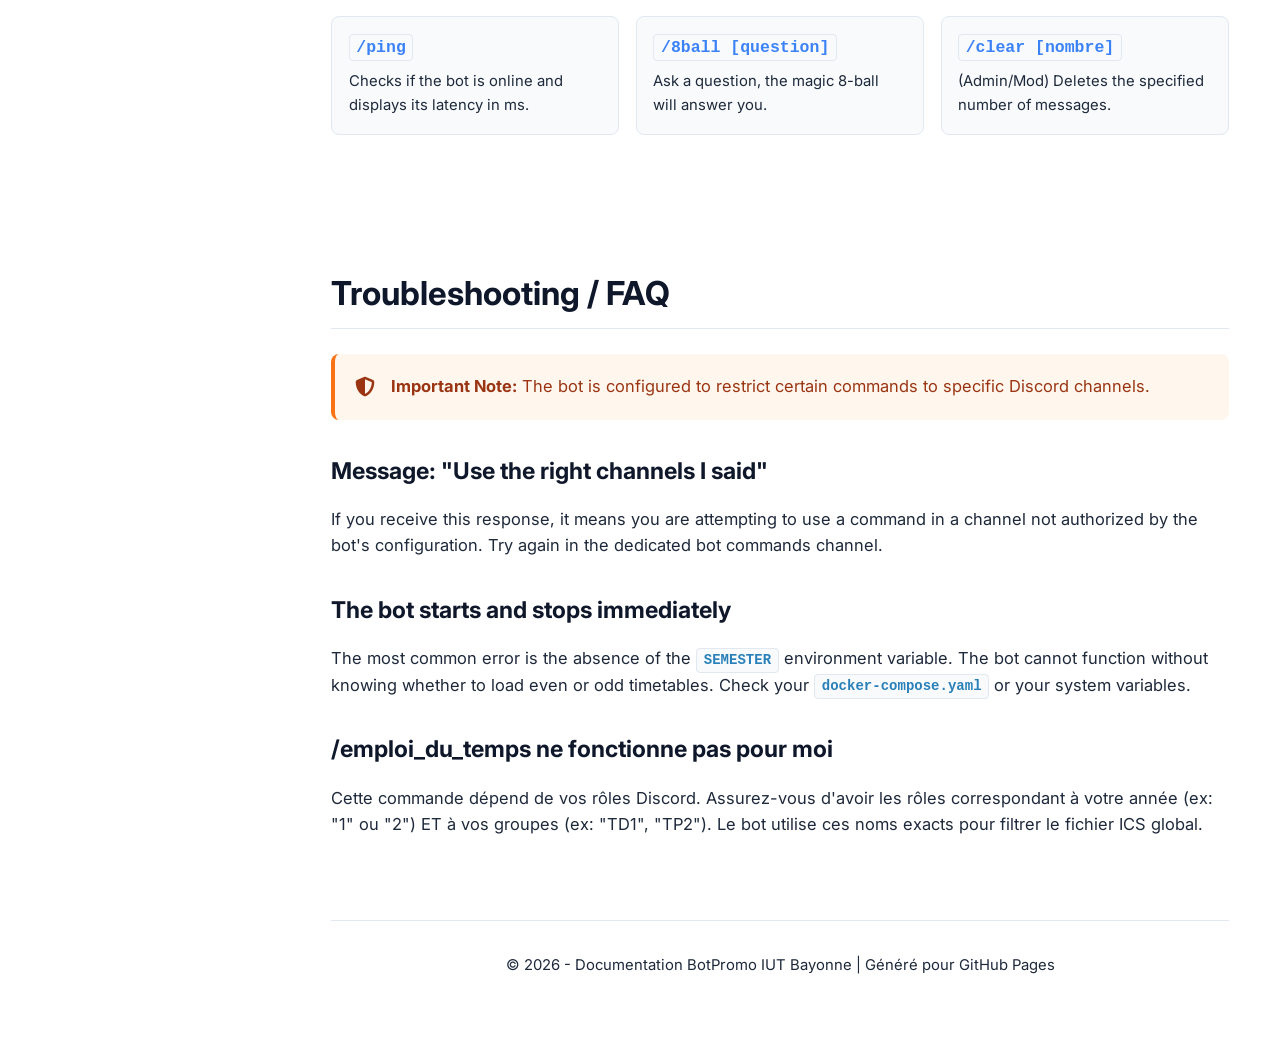
==== commit b283fc93: "conflit resolu" ====
--- a/docs/index.html
+++ b/docs/index.html
@@ -167,7 +167,7 @@
             <div class="alert alert-info">
                 <i class="fab fa-docker" style="font-size: 1.5rem;"></i>
                 <div>
-                    <h3 data-i18n="install.methodeA">Méthode A : Via Docker (Recommandée)</h3>
+                    <h3 data-i18n-html="true" data-i18n="install.methodeA">Méthode A : Via Docker (Recommandée)</h3>
                     <p data-i18n-html="true" data-i18n="install.pA1">
                         Le fichier <code>docker-compose.yaml</code> est déjà prêt. Il vous suffit de configurer les variables d'environnement directement dans ce fichier ou dans un fichier <code>.env</code>.
                     </p>
@@ -186,13 +186,16 @@
                 </div>
             </div>
 
-            <div style="margin-top: 3rem;">
-                <h3 data-i18n="install.methodeB">Méthode B : Installation Manuelle (Python)</h3>
-                <ol>
-                    <li data-i18n-html="true" data-i18n="install.liB1">Installez les dépendances : <code>pip install -r requirements.txt</code></li>
-                    <li data-i18n-html="true" data-i18n="install.liB2">Définissez la variable d'environnement <code>SEMESTER</code> sur votre système (ex: <code>export SEMESTER=1</code> sous Linux).</li>
-                    <li data-i18n-html="true" data-i18n="install.liB3">Lancez le bot : <code>python main.py</code></li>
-                </ol>
+            <div class="alert alert-warning" style="margin-top: 3rem;">
+                <i class="fab fa-python" style="font-size: 1.5rem;"></i>
+                <div>
+                    <h3 data-i18n-html="true" data-i18n="install.methodeB">Méthode B : Installation Manuelle (Python)</h3>
+                    <ol>
+                        <li data-i18n-html="true" data-i18n="install.liB1">Installez les dépendances : <code>pip install -r requirements.txt</code></li>
+                        <li data-i18n-html="true" data-i18n="install.liB2">Définissez la variable d'environnement <code>SEMESTER</code> sur votre système (ex: <code>export SEMESTER=1</code> sous Linux).</li>
+                        <li data-i18n-html="true" data-i18n="install.liB3">Lancez le bot : <code>python main.py</code></li>
+                    </ol>
+                </div>
             </div>
         </section>
 
--- a/docs/style.css
+++ b/docs/style.css
@@ -387,47 +387,16 @@
     display: inline-block;
 }
 
-.screenshot-figure {
-    position: relative;
-    margin: 2rem 0;
-    border: none;
-    border-radius: 28px;
-    overflow: visible;
-    box-shadow: none;
-    background: transparent;
-    max-width: 680px;
-}
-
-.screenshot-figure::before,
-.intro-figure::before {
-    content: "";
-    position: absolute;
-    inset: 1.25rem 1.75rem -0.75rem;
-    border-radius: 24px;
-    background: linear-gradient(180deg, rgba(59, 130, 246, 0.12), rgba(15, 23, 42, 0.04));
-    filter: blur(18px);
-    opacity: 0.9;
-    z-index: 0;
-    pointer-events: none;
-}
-
 .screenshot-figure img {
     position: relative;
     z-index: 1;
     width: 100%;
     height: auto;
     display: block;
-    max-width: 600px;
-    margin: 0 auto;
-    padding: 0.45rem;
-    border: 1px solid rgba(148, 163, 184, 0.22);
-    border-radius: 22px;
-    background:
-        linear-gradient(180deg, rgba(255, 255, 255, 0.94), rgba(248, 250, 252, 0.98));
-    box-shadow:
-        0 20px 40px rgba(15, 23, 42, 0.12),
-        0 2px 10px rgba(15, 23, 42, 0.06);
-    object-fit: contain;
+    min-height: 200px;
+    max-height: 600px; 
+    background-color: #ddd;
+    object-fit: cover;
 }
 
 [data-theme="dark"] .screenshot-figure img {
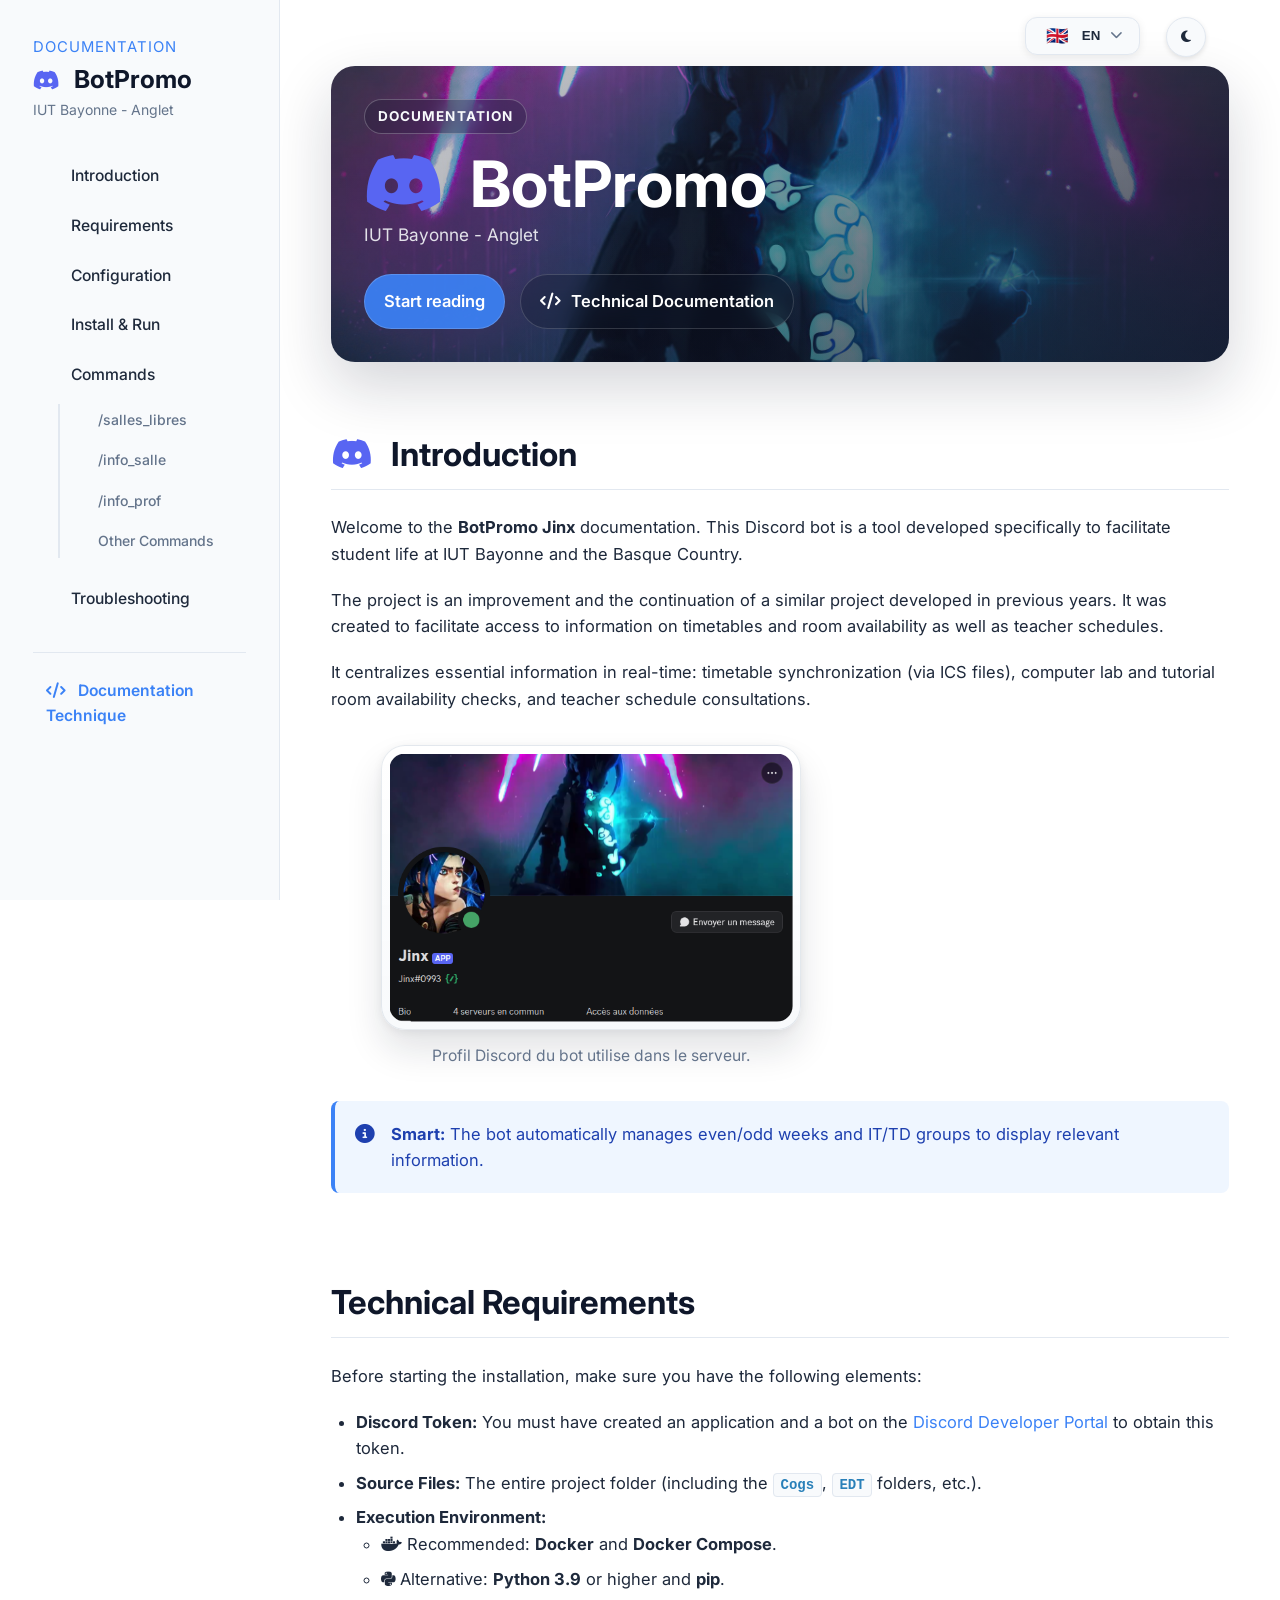
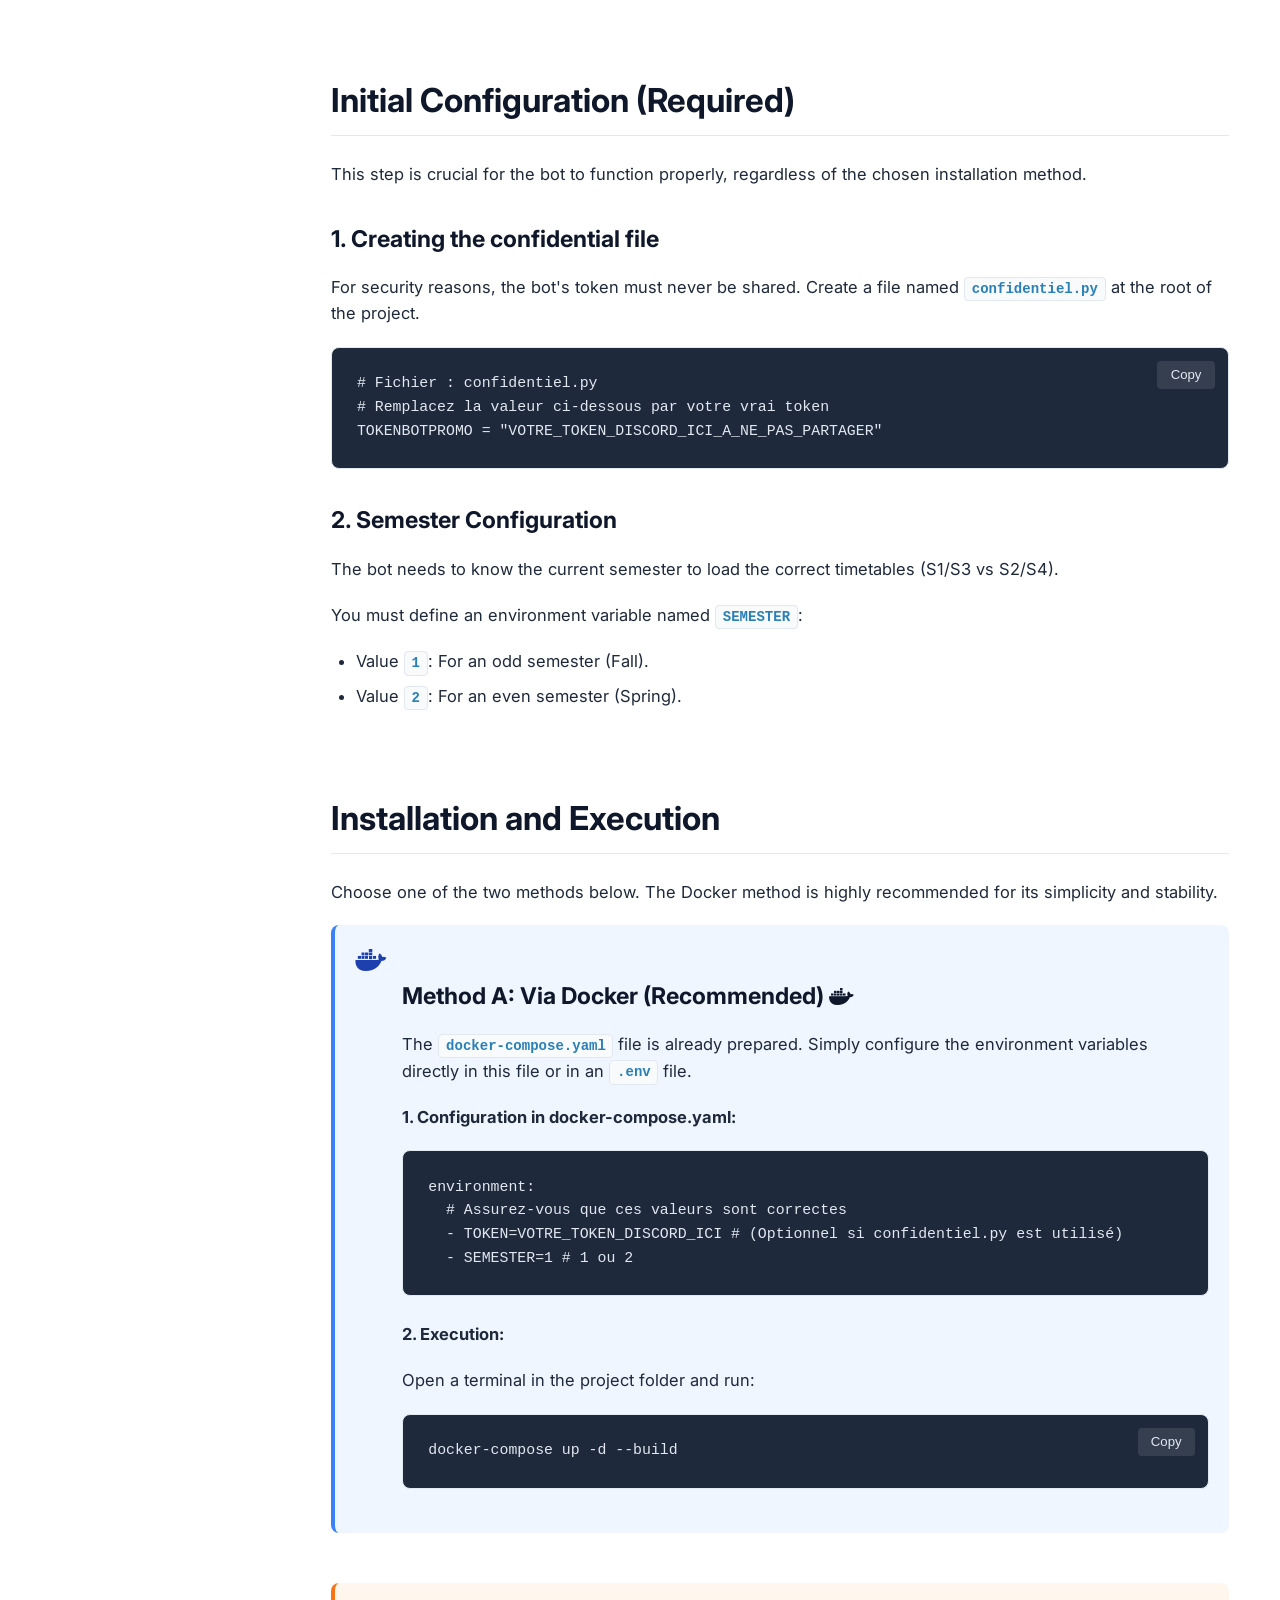
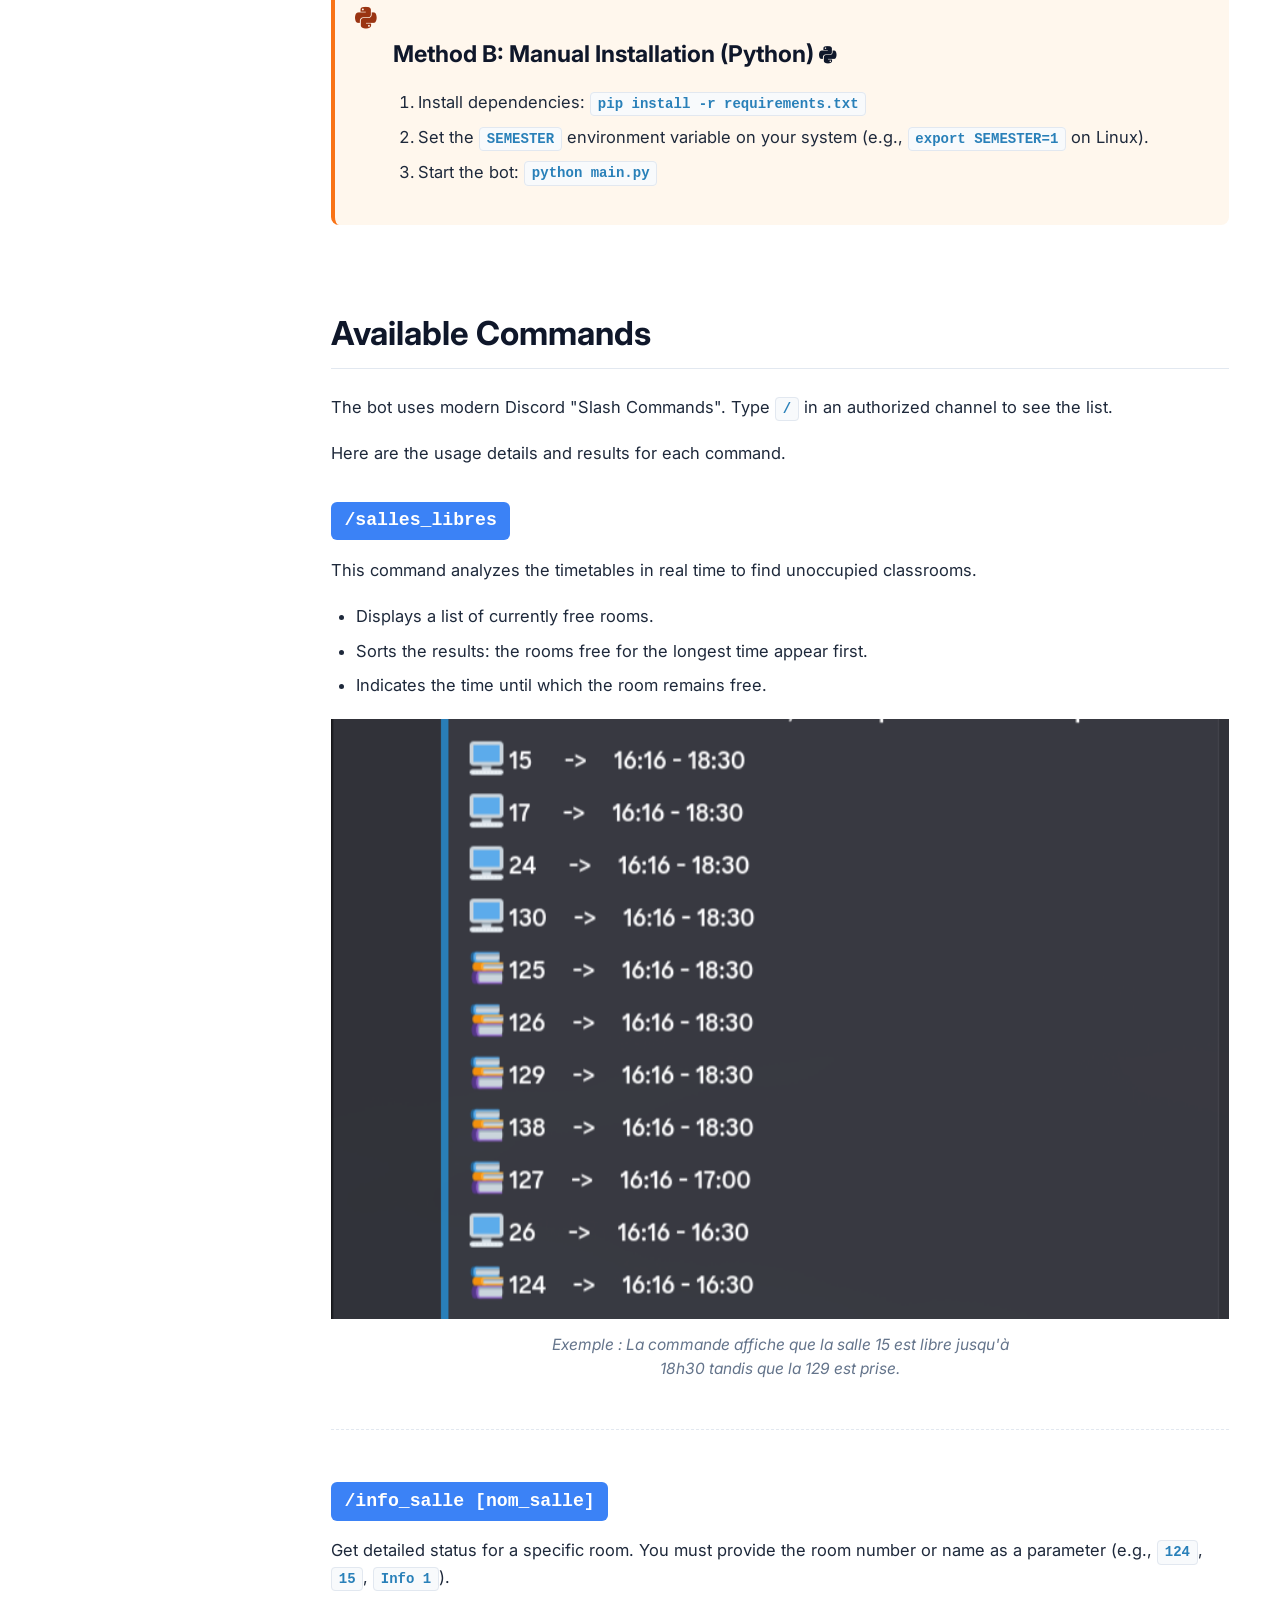
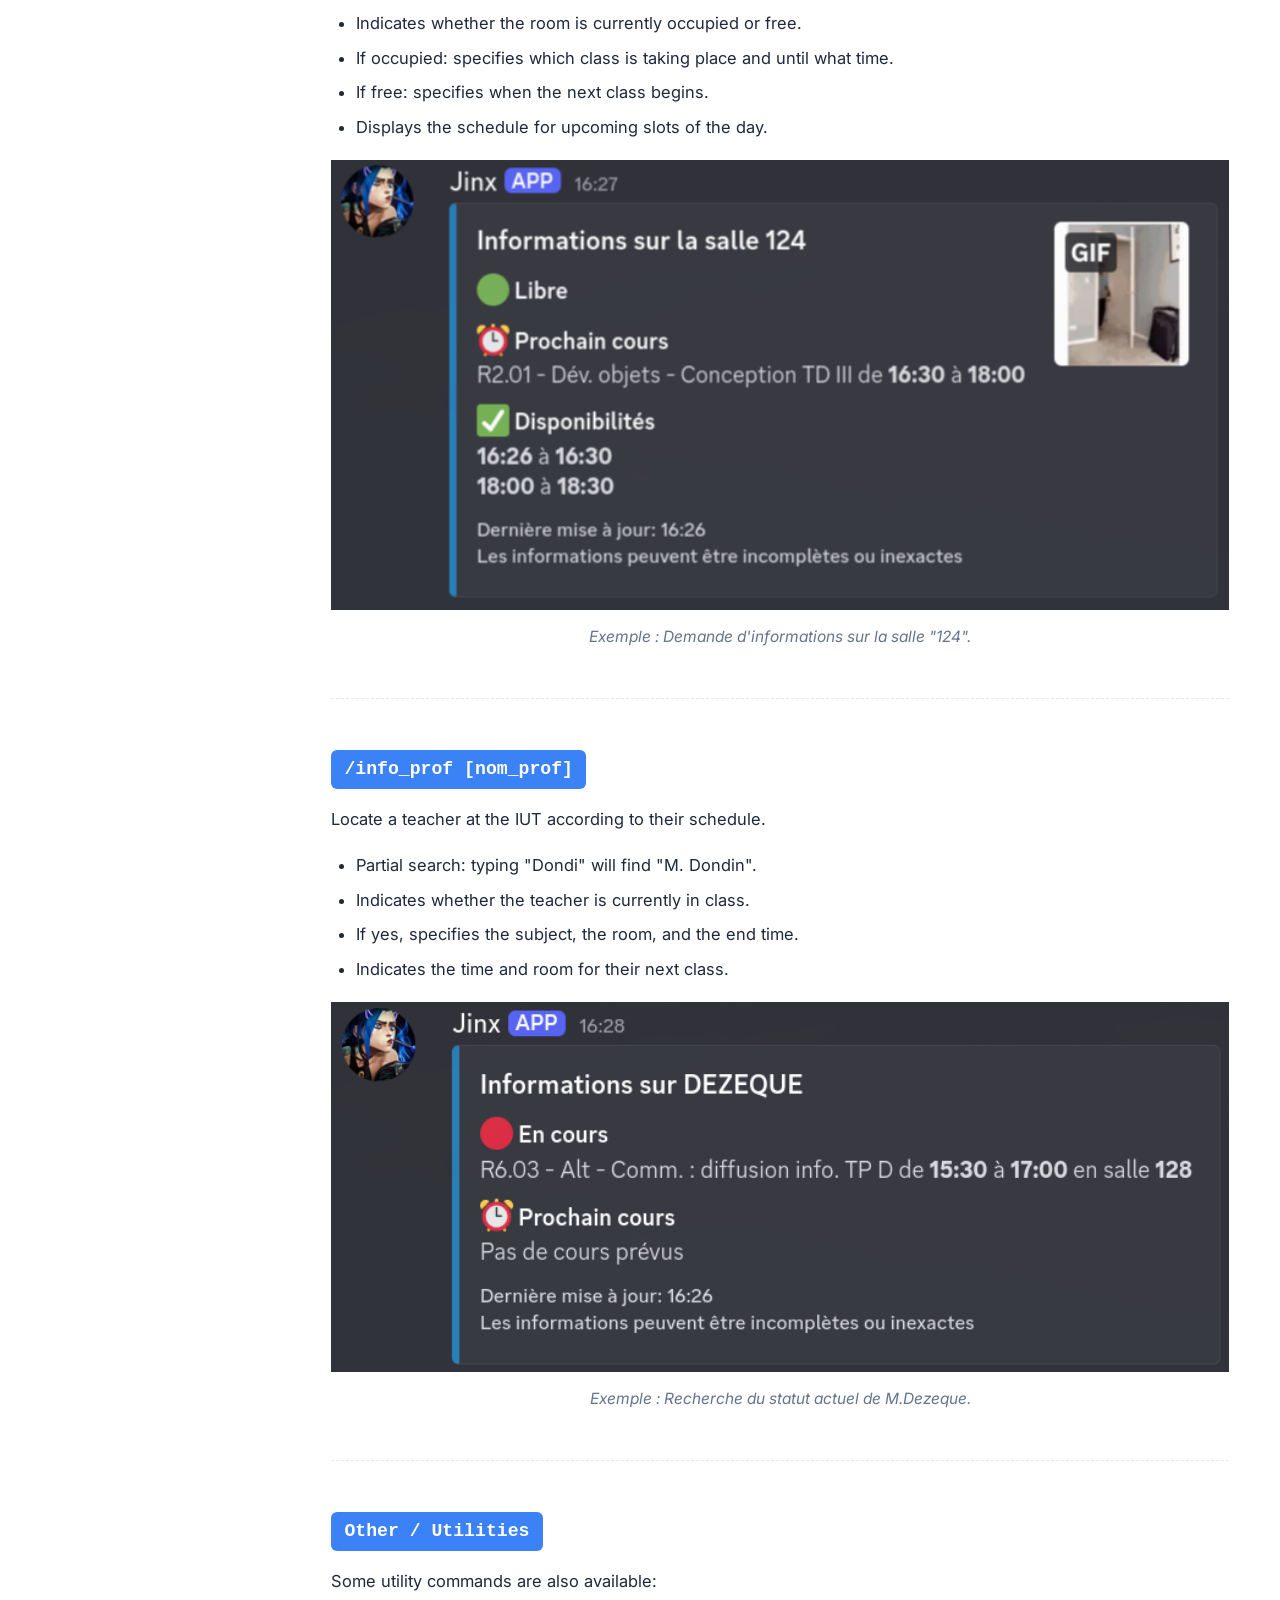
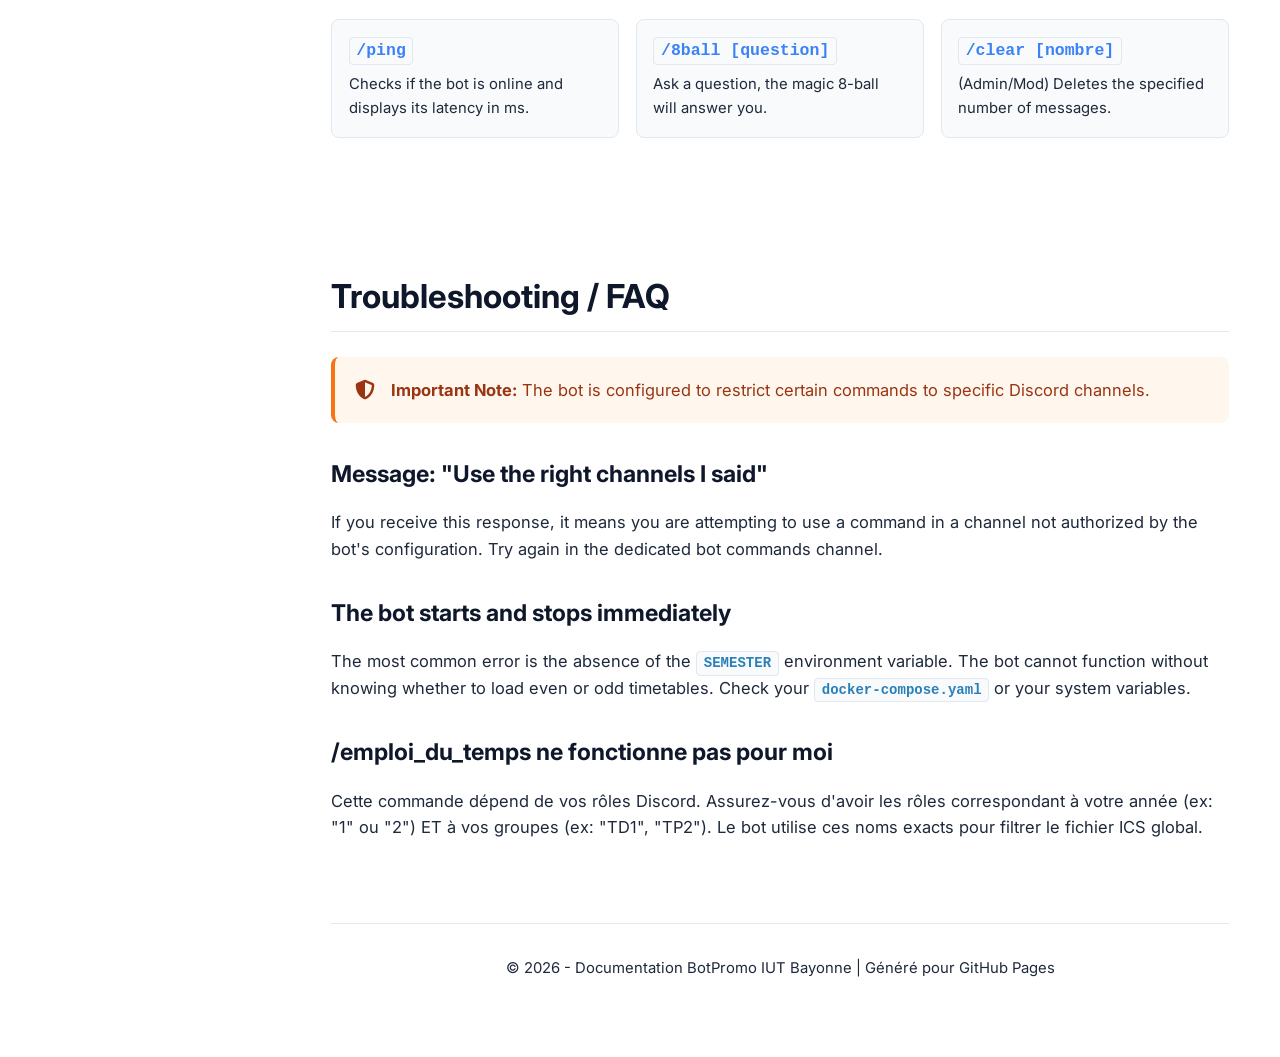
==== commit 53dca64f: "icon discord" ====
--- a/docs/index.html
+++ b/docs/index.html
@@ -49,7 +49,7 @@
     <nav class="sidebar" id="sidebar">
         <div class="sidebar-header">
             <span data-i18n="sidebar.doc">Documentation</span>
-            <h1>BotPromo</h1>
+            <h1><i class="fab fa-discord"></i> BotPromo</h1>
             <p data-i18n="sidebar.campus" style="font-size: 0.85rem; color: var(--text-light);">IUT Bayonne - Anglet</p>
         </div>
 
@@ -84,7 +84,7 @@
         <header class="doc-hero">
             <div class="doc-hero__content">
                 <span class="doc-hero__eyebrow" data-i18n="sidebar.doc">Documentation</span>
-                <h1 class="doc-hero__title">BotPromo</h1>
+                <h1 class="doc-hero__title"><i class="fab fa-discord"></i> BotPromo</h1>
                 <p class="doc-hero__subtitle" data-i18n="sidebar.campus">IUT Bayonne - Anglet</p>
                 <div class="doc-hero__actions">
                     <a href="#intro" class="doc-hero__button" data-i18n="hero.start">Commencer la lecture</a>
@@ -97,7 +97,7 @@
         </header>
 
         <section id="intro">
-            <h2 data-i18n="intro.titre">Introduction</h2>
+            <h2><i class="fab fa-discord"></i> <span data-i18n="intro.titre">Introduction</span></h2>
             <p data-i18n-html="true" data-i18n="intro.p1">Bienvenue sur la documentation du <strong>BotPromo Jinx</strong>. Ce bot Discord est un outil développé spécifiquement pour faciliter la vie étudiante à l'IUT de Bayonne et du Pays Basque.</p>
             <p data-i18n="intro.p2">Le projet est une amélioration et la suite d'un projet similaire développé les années précédentes. Il a été créer pour faciliter l'accès aux informations sur les emplois du temps et la disponibilité des salles ainsi que l'emploi du temps des professeurs.</p>
             <p data-i18n="intro.p3">Il centralise des informations essentielles en temps réel : synchronisation des emplois du temps (via fichiers ICS), vérification de la disponibilité des salles informatiques et de TD, et consultation des créneaux des enseignants.</p>
--- a/docs/style.css
+++ b/docs/style.css
@@ -44,6 +44,17 @@
     display: flex;
     min-height: 100vh;
     transition: background-color 0.3s, color 0.3s;
+}
+
+h1 i.fa-discord, h2 i.fa-discord {
+    margin-right: 12px;
+    color: #5865F2; /* Discord Blurple */
+}
+
+/* Sidebar icon specific */
+.sidebar-header h1 i.fa-discord {
+    font-size: 1.3rem;
+    margin-right: 8px;
 }
 
 /* --- Sidebar Navigation --- */
